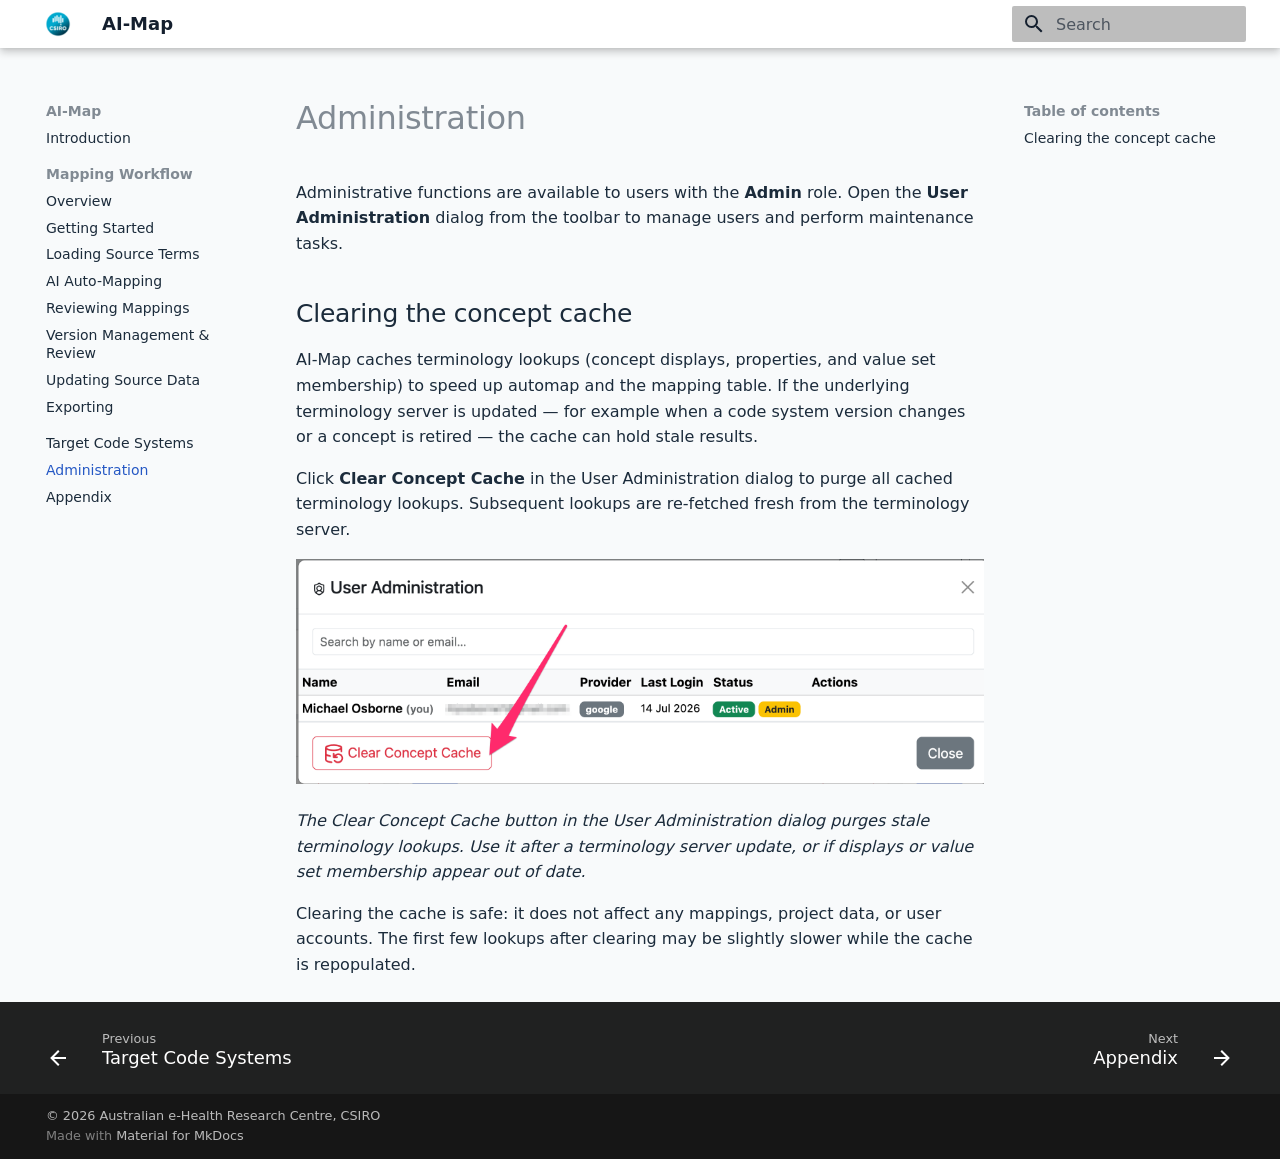
==== administration/index.html @ cb436c0c "Deployed b10fc33 with MkDocs version: 1.6.1" ====
<!doctype html>
<html lang="en" class="no-js">
  <head>
    
      <meta charset="utf-8">
      <meta name="viewport" content="width=device-width,initial-scale=1">
      
        <meta name="description" content="Mapping Local Code Systems to SNOMED CT and LOINC">
      
      
        <meta name="author" content="AI-Map Team, AEHRC, CSIRO">
      
      
        <link rel="canonical" href="https://mjosborne1.github.io/ai-map-docs/administration/">
      
      
        <link rel="prev" href="../code-systems/">
      
      
        <link rel="next" href="../appendix/">
      
      
        
      
      
      <link rel="icon" href="../images/csiro-logo-small.png">
      <meta name="generator" content="mkdocs-1.6.1, mkdocs-material-9.7.6">
    
    
      
        <title>Administration - AI-Map</title>
      
    
    
      <link rel="stylesheet" href="../assets/stylesheets/main.484c7ddc.min.css">
      
        
        <link rel="stylesheet" href="../assets/stylesheets/palette.ab4e12ef.min.css">
      
      


    
    
      
    
    
      
    
    
      <link rel="stylesheet" href="../stylesheets/extra.css">
    
    <script>__md_scope=new URL("..",location),__md_hash=e=>[...e].reduce(((e,_)=>(e<<5)-e+_.charCodeAt(0)),0),__md_get=(e,_=localStorage,t=__md_scope)=>JSON.parse(_.getItem(t.pathname+"."+e)),__md_set=(e,_,t=localStorage,a=__md_scope)=>{try{t.setItem(a.pathname+"."+e,JSON.stringify(_))}catch(e){}}</script>
    
      

    
    
  </head>
  
  
    
    
      
    
    
    
    
    <body dir="ltr" data-md-color-scheme="default" data-md-color-primary="custom" data-md-color-accent="custom">
  
    
    <input class="md-toggle" data-md-toggle="drawer" type="checkbox" id="__drawer" autocomplete="off">
    <input class="md-toggle" data-md-toggle="search" type="checkbox" id="__search" autocomplete="off">
    <label class="md-overlay" for="__drawer"></label>
    <div data-md-component="skip">
      
        
        <a href="#administration" class="md-skip">
          Skip to content
        </a>
      
    </div>
    <div data-md-component="announce">
      
    </div>
    
    
      

  

<header class="md-header md-header--shadow" data-md-component="header">
  <nav class="md-header__inner md-grid" aria-label="Header">
    <a href=".." title="AI-Map" class="md-header__button md-logo" aria-label="AI-Map" data-md-component="logo">
      
  <img src="../images/csiro-logo-small.png" alt="logo">

    </a>
    <label class="md-header__button md-icon" for="__drawer">
      
      <svg xmlns="http://www.w3.org/2000/svg" viewBox="0 0 24 24"><path d="M3 6h18v2H3zm0 5h18v2H3zm0 5h18v2H3z"/></svg>
    </label>
    <div class="md-header__title" data-md-component="header-title">
      <div class="md-header__ellipsis">
        <div class="md-header__topic">
          <span class="md-ellipsis">
            AI-Map
          </span>
        </div>
        <div class="md-header__topic" data-md-component="header-topic">
          <span class="md-ellipsis">
            
              Administration
            
          </span>
        </div>
      </div>
    </div>
    
      
        <form class="md-header__option" data-md-component="palette">
  
    
    
    
    <input class="md-option" data-md-color-media="" data-md-color-scheme="default" data-md-color-primary="custom" data-md-color-accent="custom"  aria-hidden="true"  type="radio" name="__palette" id="__palette_0">
    
  
</form>
      
    
    
      <script>var palette=__md_get("__palette");if(palette&&palette.color){if("(prefers-color-scheme)"===palette.color.media){var media=matchMedia("(prefers-color-scheme: light)"),input=document.querySelector(media.matches?"[data-md-color-media='(prefers-color-scheme: light)']":"[data-md-color-media='(prefers-color-scheme: dark)']");palette.color.media=input.getAttribute("data-md-color-media"),palette.color.scheme=input.getAttribute("data-md-color-scheme"),palette.color.primary=input.getAttribute("data-md-color-primary"),palette.color.accent=input.getAttribute("data-md-color-accent")}for(var[key,value]of Object.entries(palette.color))document.body.setAttribute("data-md-color-"+key,value)}</script>
    
    
    
      
      
        <label class="md-header__button md-icon" for="__search">
          
          <svg xmlns="http://www.w3.org/2000/svg" viewBox="0 0 24 24"><path d="M9.5 3A6.5 6.5 0 0 1 16 9.5c0 1.61-.59 3.09-1.56 4.23l.27.27h.79l5 5-1.5 1.5-5-5v-.79l-.27-.27A6.52 6.52 0 0 1 9.5 16 6.5 6.5 0 0 1 3 9.5 6.5 6.5 0 0 1 9.5 3m0 2C7 5 5 7 5 9.5S7 14 9.5 14 14 12 14 9.5 12 5 9.5 5"/></svg>
        </label>
        <div class="md-search" data-md-component="search" role="dialog">
  <label class="md-search__overlay" for="__search"></label>
  <div class="md-search__inner" role="search">
    <form class="md-search__form" name="search">
      <input type="text" class="md-search__input" name="query" aria-label="Search" placeholder="Search" autocapitalize="off" autocorrect="off" autocomplete="off" spellcheck="false" data-md-component="search-query" required>
      <label class="md-search__icon md-icon" for="__search">
        
        <svg xmlns="http://www.w3.org/2000/svg" viewBox="0 0 24 24"><path d="M9.5 3A6.5 6.5 0 0 1 16 9.5c0 1.61-.59 3.09-1.56 4.23l.27.27h.79l5 5-1.5 1.5-5-5v-.79l-.27-.27A6.52 6.52 0 0 1 9.5 16 6.5 6.5 0 0 1 3 9.5 6.5 6.5 0 0 1 9.5 3m0 2C7 5 5 7 5 9.5S7 14 9.5 14 14 12 14 9.5 12 5 9.5 5"/></svg>
        
        <svg xmlns="http://www.w3.org/2000/svg" viewBox="0 0 24 24"><path d="M20 11v2H8l5.5 5.5-1.42 1.42L4.16 12l7.92-7.92L13.5 5.5 8 11z"/></svg>
      </label>
      <nav class="md-search__options" aria-label="Search">
        
        <button type="reset" class="md-search__icon md-icon" title="Clear" aria-label="Clear" tabindex="-1">
          
          <svg xmlns="http://www.w3.org/2000/svg" viewBox="0 0 24 24"><path d="M19 6.41 17.59 5 12 10.59 6.41 5 5 6.41 10.59 12 5 17.59 6.41 19 12 13.41 17.59 19 19 17.59 13.41 12z"/></svg>
        </button>
      </nav>
      
        <div class="md-search__suggest" data-md-component="search-suggest"></div>
      
    </form>
    <div class="md-search__output">
      <div class="md-search__scrollwrap" tabindex="0" data-md-scrollfix>
        <div class="md-search-result" data-md-component="search-result">
          <div class="md-search-result__meta">
            Initializing search
          </div>
          <ol class="md-search-result__list" role="presentation"></ol>
        </div>
      </div>
    </div>
  </div>
</div>
      
    
    
  </nav>
  
</header>
    
    <div class="md-container" data-md-component="container">
      
      
        
          
        
      
      <main class="md-main" data-md-component="main">
        <div class="md-main__inner md-grid">
          
            
              
              <div class="md-sidebar md-sidebar--primary" data-md-component="sidebar" data-md-type="navigation" >
                <div class="md-sidebar__scrollwrap">
                  <div class="md-sidebar__inner">
                    



<nav class="md-nav md-nav--primary" aria-label="Navigation" data-md-level="0">
  <label class="md-nav__title" for="__drawer">
    <a href=".." title="AI-Map" class="md-nav__button md-logo" aria-label="AI-Map" data-md-component="logo">
      
  <img src="../images/csiro-logo-small.png" alt="logo">

    </a>
    AI-Map
  </label>
  
  <ul class="md-nav__list" data-md-scrollfix>
    
      
      
  
  
  
  
    <li class="md-nav__item">
      <a href=".." class="md-nav__link">
        
  
  
  <span class="md-ellipsis">
    
  
    Introduction
  

    
  </span>
  
  

      </a>
    </li>
  

    
      
      
  
  
  
  
    
    
    
    
      
        
        
      
    
    
    <li class="md-nav__item md-nav__item--section md-nav__item--nested">
      
        
        
        <input class="md-nav__toggle md-toggle " type="checkbox" id="__nav_2" >
        
          
          <label class="md-nav__link" for="__nav_2" id="__nav_2_label" tabindex="">
            
  
  
  <span class="md-ellipsis">
    
  
    Mapping Workflow
  

    
  </span>
  
  

            <span class="md-nav__icon md-icon"></span>
          </label>
        
        <nav class="md-nav" data-md-level="1" aria-labelledby="__nav_2_label" aria-expanded="false">
          <label class="md-nav__title" for="__nav_2">
            <span class="md-nav__icon md-icon"></span>
            
  
    Mapping Workflow
  

          </label>
          <ul class="md-nav__list" data-md-scrollfix>
            
              
                
  
  
  
  
    <li class="md-nav__item">
      <a href="../mapping-workflow/" class="md-nav__link">
        
  
  
  <span class="md-ellipsis">
    
  
    Overview
  

    
  </span>
  
  

      </a>
    </li>
  

              
            
              
                
  
  
  
  
    <li class="md-nav__item">
      <a href="../workflow/getting-started/" class="md-nav__link">
        
  
  
  <span class="md-ellipsis">
    
  
    Getting Started
  

    
  </span>
  
  

      </a>
    </li>
  

              
            
              
                
  
  
  
  
    <li class="md-nav__item">
      <a href="../workflow/loading-source/" class="md-nav__link">
        
  
  
  <span class="md-ellipsis">
    
  
    Loading Source Terms
  

    
  </span>
  
  

      </a>
    </li>
  

              
            
              
                
  
  
  
  
    <li class="md-nav__item">
      <a href="../workflow/auto-mapping/" class="md-nav__link">
        
  
  
  <span class="md-ellipsis">
    
  
    AI Auto-Mapping
  

    
  </span>
  
  

      </a>
    </li>
  

              
            
              
                
  
  
  
  
    <li class="md-nav__item">
      <a href="../workflow/reviewing-mappings/" class="md-nav__link">
        
  
  
  <span class="md-ellipsis">
    
  
    Reviewing Mappings
  

    
  </span>
  
  

      </a>
    </li>
  

              
            
              
                
  
  
  
  
    <li class="md-nav__item">
      <a href="../workflow/version-management/" class="md-nav__link">
        
  
  
  <span class="md-ellipsis">
    
  
    Version Management & Review
  

    
  </span>
  
  

      </a>
    </li>
  

              
            
              
                
  
  
  
  
    <li class="md-nav__item">
      <a href="../workflow/updating-source/" class="md-nav__link">
        
  
  
  <span class="md-ellipsis">
    
  
    Updating Source Data
  

    
  </span>
  
  

      </a>
    </li>
  

              
            
              
                
  
  
  
  
    <li class="md-nav__item">
      <a href="../workflow/exporting/" class="md-nav__link">
        
  
  
  <span class="md-ellipsis">
    
  
    Exporting
  

    
  </span>
  
  

      </a>
    </li>
  

              
            
          </ul>
        </nav>
      
    </li>
  

    
      
      
  
  
  
  
    <li class="md-nav__item">
      <a href="../code-systems/" class="md-nav__link">
        
  
  
  <span class="md-ellipsis">
    
  
    Target Code Systems
  

    
  </span>
  
  

      </a>
    </li>
  

    
      
      
  
  
    
  
  
  
    <li class="md-nav__item md-nav__item--active">
      
      <input class="md-nav__toggle md-toggle" type="checkbox" id="__toc">
      
      
        
      
      
        <label class="md-nav__link md-nav__link--active" for="__toc">
          
  
  
  <span class="md-ellipsis">
    
  
    Administration
  

    
  </span>
  
  

          <span class="md-nav__icon md-icon"></span>
        </label>
      
      <a href="./" class="md-nav__link md-nav__link--active">
        
  
  
  <span class="md-ellipsis">
    
  
    Administration
  

    
  </span>
  
  

      </a>
      
        

<nav class="md-nav md-nav--secondary" aria-label="Table of contents">
  
  
  
    
  
  
    <label class="md-nav__title" for="__toc">
      <span class="md-nav__icon md-icon"></span>
      Table of contents
    </label>
    <ul class="md-nav__list" data-md-component="toc" data-md-scrollfix>
      
        <li class="md-nav__item">
  <a href="#clearing-the-concept-cache" class="md-nav__link">
    <span class="md-ellipsis">
      
        Clearing the concept cache
      
    </span>
  </a>
  
</li>
      
    </ul>
  
</nav>
      
    </li>
  

    
      
      
  
  
  
  
    <li class="md-nav__item">
      <a href="../appendix/" class="md-nav__link">
        
  
  
  <span class="md-ellipsis">
    
  
    Appendix
  

    
  </span>
  
  

      </a>
    </li>
  

    
  </ul>
</nav>
                  </div>
                </div>
              </div>
            
            
              
              <div class="md-sidebar md-sidebar--secondary" data-md-component="sidebar" data-md-type="toc" >
                <div class="md-sidebar__scrollwrap">
                  <div class="md-sidebar__inner">
                    

<nav class="md-nav md-nav--secondary" aria-label="Table of contents">
  
  
  
    
  
  
    <label class="md-nav__title" for="__toc">
      <span class="md-nav__icon md-icon"></span>
      Table of contents
    </label>
    <ul class="md-nav__list" data-md-component="toc" data-md-scrollfix>
      
        <li class="md-nav__item">
  <a href="#clearing-the-concept-cache" class="md-nav__link">
    <span class="md-ellipsis">
      
        Clearing the concept cache
      
    </span>
  </a>
  
</li>
      
    </ul>
  
</nav>
                  </div>
                </div>
              </div>
            
          
          
            <div class="md-content" data-md-component="content">
              
              <article class="md-content__inner md-typeset">
                
                  



<h1 id="administration">Administration</h1>
<p>Administrative functions are available to users with the <strong>Admin</strong> role. Open the <strong>User Administration</strong> dialog from the toolbar to manage users and perform maintenance tasks.</p>
<h2 id="clearing-the-concept-cache">Clearing the concept cache</h2>
<p>AI-Map caches terminology lookups (concept displays, properties, and value set membership) to speed up automap and the mapping table. If the underlying terminology server is updated — for example when a code system version changes or a concept is retired — the cache can hold stale results.</p>
<p>Click <strong>Clear Concept Cache</strong> in the User Administration dialog to purge all cached terminology lookups. Subsequent lookups are re-fetched fresh from the terminology server.</p>
<p><img alt="Clear Concept Cache button in User Administration" src="../images/workflow/51-AdminClearConceptCache.png" /></p>
<p><em>The </em><em>Clear Concept Cache</em><em> button in the User Administration dialog purges stale terminology lookups. Use it after a terminology server update, or if displays or value set membership appear out of date.</em></p>
<p>Clearing the cache is safe: it does not affect any mappings, project data, or user accounts. The first few lookups after clearing may be slightly slower while the cache is repopulated.</p>












                
              </article>
            </div>
          
          
<script>var target=document.getElementById(location.hash.slice(1));target&&target.name&&(target.checked=target.name.startsWith("__tabbed_"))</script>
        </div>
        
          <button type="button" class="md-top md-icon" data-md-component="top" hidden>
  
  <svg xmlns="http://www.w3.org/2000/svg" viewBox="0 0 24 24"><path d="M13 20h-2V8l-5.5 5.5-1.42-1.42L12 4.16l7.92 7.92-1.42 1.42L13 8z"/></svg>
  Back to top
</button>
        
      </main>
      
        <footer class="md-footer">
  
    
      
      <nav class="md-footer__inner md-grid" aria-label="Footer" >
        
          
          <a href="../code-systems/" class="md-footer__link md-footer__link--prev" aria-label="Previous: Target Code Systems">
            <div class="md-footer__button md-icon">
              
              <svg xmlns="http://www.w3.org/2000/svg" viewBox="0 0 24 24"><path d="M20 11v2H8l5.5 5.5-1.42 1.42L4.16 12l7.92-7.92L13.5 5.5 8 11z"/></svg>
            </div>
            <div class="md-footer__title">
              <span class="md-footer__direction">
                Previous
              </span>
              <div class="md-ellipsis">
                Target Code Systems
              </div>
            </div>
          </a>
        
        
          
          <a href="../appendix/" class="md-footer__link md-footer__link--next" aria-label="Next: Appendix">
            <div class="md-footer__title">
              <span class="md-footer__direction">
                Next
              </span>
              <div class="md-ellipsis">
                Appendix
              </div>
            </div>
            <div class="md-footer__button md-icon">
              
              <svg xmlns="http://www.w3.org/2000/svg" viewBox="0 0 24 24"><path d="M4 11v2h12l-5.5 5.5 1.42 1.42L19.84 12l-7.92-7.92L10.5 5.5 16 11z"/></svg>
            </div>
          </a>
        
      </nav>
    
  
  <div class="md-footer-meta md-typeset">
    <div class="md-footer-meta__inner md-grid">
      <div class="md-copyright">
  
    <div class="md-copyright__highlight">
      © 2026 Australian e-Health Research Centre, CSIRO
    </div>
  
  
    Made with
    <a href="https://squidfunk.github.io/mkdocs-material/" target="_blank" rel="noopener">
      Material for MkDocs
    </a>
  
</div>
      
    </div>
  </div>
</footer>
      
    </div>
    <div class="md-dialog" data-md-component="dialog">
      <div class="md-dialog__inner md-typeset"></div>
    </div>
    
    
    
      
      
      <script id="__config" type="application/json">{"annotate": null, "base": "..", "features": ["navigation.sections", "navigation.top", "navigation.footer", "toc.follow", "search.suggest", "search.highlight", "content.code.copy"], "search": "../assets/javascripts/workers/search.2c215733.min.js", "tags": null, "translations": {"clipboard.copied": "Copied to clipboard", "clipboard.copy": "Copy to clipboard", "search.result.more.one": "1 more on this page", "search.result.more.other": "# more on this page", "search.result.none": "No matching documents", "search.result.one": "1 matching document", "search.result.other": "# matching documents", "search.result.placeholder": "Type to start searching", "search.result.term.missing": "Missing", "select.version": "Select version"}, "version": null}</script>
    
    
      <script src="../assets/javascripts/bundle.79ae519e.min.js"></script>
      
    
  </body>
</html>
---- assets/stylesheets/main.484c7ddc.min.css ----
@charset "UTF-8";html{-webkit-text-size-adjust:none;-moz-text-size-adjust:none;text-size-adjust:none;box-sizing:border-box}*,:after,:before{box-sizing:inherit}@media (prefers-reduced-motion){*,:after,:before{transition:none!important}}body{margin:0}a,button,input,label{-webkit-tap-highlight-color:transparent}a{color:inherit;text-decoration:none}hr{border:0;box-sizing:initial;display:block;height:.05rem;overflow:visible;padding:0}small{font-size:80%}sub,sup{line-height:1em}img{border-style:none}table{border-collapse:initial;border-spacing:0}td,th{font-weight:400;vertical-align:top}button{background:#0000;border:0;font-family:inherit;font-size:inherit;margin:0;padding:0}input{border:0;outline:none}:root{--md-primary-fg-color:#4051b5;--md-primary-fg-color--light:#5d6cc0;--md-primary-fg-color--dark:#303fa1;--md-primary-bg-color:#fff;--md-primary-bg-color--light:#ffffffb3;--md-accent-fg-color:#526cfe;--md-accent-fg-color--transparent:#526cfe1a;--md-accent-bg-color:#fff;--md-accent-bg-color--light:#ffffffb3}[data-md-color-scheme=default]{color-scheme:light}[data-md-color-scheme=default] img[src$="#gh-dark-mode-only"],[data-md-color-scheme=default] img[src$="#only-dark"]{display:none}:root,[data-md-color-scheme=default]{--md-hue:225deg;--md-default-fg-color:#000000de;--md-default-fg-color--light:#0000008a;--md-default-fg-color--lighter:#00000052;--md-default-fg-color--lightest:#00000012;--md-default-bg-color:#fff;--md-default-bg-color--light:#ffffffb3;--md-default-bg-color--lighter:#ffffff4d;--md-default-bg-color--lightest:#ffffff1f;--md-code-fg-color:#36464e;--md-code-bg-color:#f5f5f5;--md-code-bg-color--light:#f5f5f5b3;--md-code-bg-color--lighter:#f5f5f54d;--md-code-hl-color:#4287ff;--md-code-hl-color--light:#4287ff1a;--md-code-hl-number-color:#d52a2a;--md-code-hl-special-color:#db1457;--md-code-hl-function-color:#a846b9;--md-code-hl-constant-color:#6e59d9;--md-code-hl-keyword-color:#3f6ec6;--md-code-hl-string-color:#1c7d4d;--md-code-hl-name-color:var(--md-code-fg-color);--md-code-hl-operator-color:var(--md-default-fg-color--light);--md-code-hl-punctuation-color:var(--md-default-fg-color--light);--md-code-hl-comment-color:var(--md-default-fg-color--light);--md-code-hl-generic-color:var(--md-default-fg-color--light);--md-code-hl-variable-color:var(--md-default-fg-color--light);--md-typeset-color:var(--md-default-fg-color);--md-typeset-a-color:var(--md-primary-fg-color);--md-typeset-del-color:#f5503d26;--md-typeset-ins-color:#0bd57026;--md-typeset-kbd-color:#fafafa;--md-typeset-kbd-accent-color:#fff;--md-typeset-kbd-border-color:#b8b8b8;--md-typeset-mark-color:#ffff0080;--md-typeset-table-color:#0000001f;--md-typeset-table-color--light:rgba(0,0,0,.035);--md-admonition-fg-color:var(--md-default-fg-color);--md-admonition-bg-color:var(--md-default-bg-color);--md-warning-fg-color:#000000de;--md-warning-bg-color:#ff9;--md-footer-fg-color:#fff;--md-footer-fg-color--light:#ffffffb3;--md-footer-fg-color--lighter:#ffffff73;--md-footer-bg-color:#000000de;--md-footer-bg-color--dark:#00000052;--md-shadow-z1:0 0.2rem 0.5rem #0000000d,0 0 0.05rem #0000001a;--md-shadow-z2:0 0.2rem 0.5rem #0000001a,0 0 0.05rem #00000040;--md-shadow-z3:0 0.2rem 0.5rem #0003,0 0 0.05rem #00000059}.md-icon svg{fill:currentcolor;display:block;height:1.2rem;width:1.2rem}body{-webkit-font-smoothing:antialiased;-moz-osx-font-smoothing:grayscale;--md-text-font-family:var(--md-text-font,_),-apple-system,BlinkMacSystemFont,Helvetica,Arial,sans-serif;--md-code-font-family:var(--md-code-font,_),SFMono-Regular,Consolas,Menlo,monospace}aside,body,input{font-feature-settings:"kern","liga";color:var(--md-typeset-color);font-family:var(--md-text-font-family)}code,kbd,pre{font-feature-settings:"kern";font-family:var(--md-code-font-family)}:root{--md-typeset-table-sort-icon:url('data:image/svg+xml;charset=utf-8,<svg xmlns="http://www.w3.org/2000/svg" viewBox="0 0 24 24"><path d="m18 21-4-4h3V7h-3l4-4 4 4h-3v10h3M2 19v-2h10v2M2 13v-2h7v2M2 7V5h4v2z"/></svg>');--md-typeset-table-sort-icon--asc:url('data:image/svg+xml;charset=utf-8,<svg xmlns="http://www.w3.org/2000/svg" viewBox="0 0 24 24"><path d="M19 17h3l-4 4-4-4h3V3h2M2 17h10v2H2M6 5v2H2V5m0 6h7v2H2z"/></svg>');--md-typeset-table-sort-icon--desc:url('data:image/svg+xml;charset=utf-8,<svg xmlns="http://www.w3.org/2000/svg" viewBox="0 0 24 24"><path d="M19 7h3l-4-4-4 4h3v14h2M2 17h10v2H2M6 5v2H2V5m0 6h7v2H2z"/></svg>')}.md-typeset{-webkit-print-color-adjust:exact;color-adjust:exact;font-size:.8rem;line-height:1.6;overflow-wrap:break-word}@media print{.md-typeset{font-size:.68rem}}.md-typeset blockquote,.md-typeset dl,.md-typeset figure,.md-typeset ol,.md-typeset pre,.md-typeset ul{margin-bottom:1em;margin-top:1em}.md-typeset h1{color:var(--md-default-fg-color--light);font-size:2em;line-height:1.3;margin:0 0 1.25em}.md-typeset h1,.md-typeset h2{font-weight:300;letter-spacing:-.01em}.md-typeset h2{font-size:1.5625em;line-height:1.4;margin:1.6em 0 .64em}.md-typeset h3{font-size:1.25em;font-weight:400;letter-spacing:-.01em;line-height:1.5;margin:1.6em 0 .8em}.md-typeset h2+h3{margin-top:.8em}.md-typeset h4{font-weight:700;letter-spacing:-.01em;margin:1em 0}.md-typeset h5,.md-typeset h6{color:var(--md-default-fg-color--light);font-size:.8em;font-weight:700;letter-spacing:-.01em;margin:1.25em 0}.md-typeset h5{text-transform:uppercase}.md-typeset h5 code{text-transform:none}.md-typeset hr{border-bottom:.05rem solid var(--md-default-fg-color--lightest);display:flow-root;margin:1.5em 0}.md-typeset a{color:var(--md-typeset-a-color);word-break:break-word}.md-typeset a,.md-typeset a:before{transition:color 125ms}.md-typeset a:focus,.md-typeset a:hover{color:var(--md-accent-fg-color)}.md-typeset a:focus code,.md-typeset a:hover code{background-color:var(--md-accent-fg-color--transparent);color:var(--md-accent-fg-color)}.md-typeset a code{color:var(--md-typeset-a-color)}.md-typeset a.focus-visible{outline-color:var(--md-accent-fg-color);outline-offset:.2rem}.md-typeset code,.md-typeset kbd,.md-typeset pre{color:var(--md-code-fg-color);direction:ltr;font-variant-ligatures:none;transition:background-color 125ms}@media print{.md-typeset code,.md-typeset kbd,.md-typeset pre{white-space:pre-wrap}}.md-typeset code{background-color:var(--md-code-bg-color);border-radius:.1rem;-webkit-box-decoration-break:clone;box-decoration-break:clone;font-size:.85em;padding:0 .2941176471em;transition:color 125ms,background-color 125ms;word-break:break-word}.md-typeset code:not(.focus-visible){-webkit-tap-highlight-color:transparent;outline:none}.md-typeset pre{display:flow-root;line-height:1.4;position:relative}.md-typeset pre>code{-webkit-box-decoration-break:slice;box-decoration-break:slice;box-shadow:none;display:block;margin:0;outline-color:var(--md-accent-fg-color);overflow:auto;padding:.7720588235em 1.1764705882em;scrollbar-color:var(--md-default-fg-color--lighter) #0000;scrollbar-width:thin;touch-action:auto;word-break:normal}.md-typeset pre>code:hover{scrollbar-color:var(--md-accent-fg-color) #0000}.md-typeset pre>code::-webkit-scrollbar{height:.2rem;width:.2rem}.md-typeset pre>code::-webkit-scrollbar-thumb{background-color:var(--md-default-fg-color--lighter)}.md-typeset pre>code::-webkit-scrollbar-thumb:hover{background-color:var(--md-accent-fg-color)}.md-typeset kbd{background-color:var(--md-typeset-kbd-color);border-radius:.1rem;box-shadow:0 .1rem 0 .05rem var(--md-typeset-kbd-border-color),0 .1rem 0 var(--md-typeset-kbd-border-color),0 -.1rem .2rem var(--md-typeset-kbd-accent-color) inset;color:var(--md-default-fg-color);display:inline-block;font-size:.75em;padding:0 .6666666667em;vertical-align:text-top;word-break:break-word}.md-typeset mark{background-color:var(--md-typeset-mark-color);-webkit-box-decoration-break:clone;box-decoration-break:clone;color:inherit;word-break:break-word}.md-typeset abbr{cursor:help;text-decoration:none}.md-typeset [data-preview],.md-typeset abbr{border-bottom:.05rem dotted var(--md-default-fg-color--light)}.md-typeset small{opacity:.75}[dir=ltr] .md-typeset sub,[dir=ltr] .md-typeset sup{margin-left:.078125em}[dir=rtl] .md-typeset sub,[dir=rtl] .md-typeset sup{margin-right:.078125em}[dir=ltr] .md-typeset blockquote{padding-left:.6rem}[dir=rtl] .md-typeset blockquote{padding-right:.6rem}[dir=ltr] .md-typeset blockquote{border-left:.2rem solid var(--md-default-fg-color--lighter)}[dir=rtl] .md-typeset blockquote{border-right:.2rem solid var(--md-default-fg-color--lighter)}.md-typeset blockquote{color:var(--md-default-fg-color--light);margin-left:0;margin-right:0}.md-typeset ul{list-style-type:disc}.md-typeset ul[type]{list-style-type:revert-layer}[dir=ltr] .md-typeset ol,[dir=ltr] .md-typeset ul{margin-left:.625em}[dir=rtl] .md-typeset ol,[dir=rtl] .md-typeset ul{margin-right:.625em}.md-typeset ol,.md-typeset ul{padding:0}.md-typeset ol:not([hidden]),.md-typeset ul:not([hidden]){display:flow-root}.md-typeset ol ol,.md-typeset ul ol{list-style-type:lower-alpha}.md-typeset ol ol ol,.md-typeset ul ol ol{list-style-type:lower-roman}.md-typeset ol ol ol ol,.md-typeset ul ol ol ol{list-style-type:upper-alpha}.md-typeset ol ol ol ol ol,.md-typeset ul ol ol ol ol{list-style-type:upper-roman}.md-typeset ol[type],.md-typeset ul[type]{list-style-type:revert-layer}[dir=ltr] .md-typeset ol li,[dir=ltr] .md-typeset ul li{margin-left:1.25em}[dir=rtl] .md-typeset ol li,[dir=rtl] .md-typeset ul li{margin-right:1.25em}.md-typeset ol li,.md-typeset ul li{margin-bottom:.5em}.md-typeset ol li blockquote,.md-typeset ol li p,.md-typeset ul li blockquote,.md-typeset ul li p{margin:.5em 0}.md-typeset ol li:last-child,.md-typeset ul li:last-child{margin-bottom:0}[dir=ltr] .md-typeset ol li ol,[dir=ltr] .md-typeset ol li ul,[dir=ltr] .md-typeset ul li ol,[dir=ltr] .md-typeset ul li ul{margin-left:.625em}[dir=rtl] .md-typeset ol li ol,[dir=rtl] .md-typeset ol li ul,[dir=rtl] .md-typeset ul li ol,[dir=rtl] .md-typeset ul li ul{margin-right:.625em}.md-typeset ol li ol,.md-typeset ol li ul,.md-typeset ul li ol,.md-typeset ul li ul{margin-bottom:.5em;margin-top:.5em}[dir=ltr] .md-typeset dd{margin-left:1.875em}[dir=rtl] .md-typeset dd{margin-right:1.875em}.md-typeset dd{margin-bottom:1.5em;margin-top:1em}.md-typeset img,.md-typeset svg,.md-typeset video{height:auto;max-width:100%}.md-typeset img[align=left]{margin:1em 1em 1em 0}.md-typeset img[align=right]{margin:1em 0 1em 1em}.md-typeset img[align]:only-child{margin-top:0}.md-typeset figure{display:flow-root;margin:1em auto;max-width:100%;text-align:center;width:fit-content}.md-typeset figure img{display:block;margin:0 auto}.md-typeset figcaption{font-style:italic;margin:1em auto;max-width:24rem}.md-typeset iframe{max-width:100%}.md-typeset table:not([class]){background-color:var(--md-default-bg-color);border:.05rem solid var(--md-typeset-table-color);border-radius:.1rem;display:inline-block;font-size:.64rem;max-width:100%;overflow:auto;touch-action:auto}@media print{.md-typeset table:not([class]){display:table}}.md-typeset table:not([class])+*{margin-top:1.5em}.md-typeset table:not([class]) td>:first-child,.md-typeset table:not([class]) th>:first-child{margin-top:0}.md-typeset table:not([class]) td>:last-child,.md-typeset table:not([class]) th>:last-child{margin-bottom:0}.md-typeset table:not([class]) td:not([align]),.md-typeset table:not([class]) th:not([align]){text-align:left}[dir=rtl] .md-typeset table:not([class]) td:not([align]),[dir=rtl] .md-typeset table:not([class]) th:not([align]){text-align:right}.md-typeset table:not([class]) th{font-weight:700;min-width:5rem;padding:.9375em 1.25em;vertical-align:top}.md-typeset table:not([class]) td{border-top:.05rem solid var(--md-typeset-table-color);padding:.9375em 1.25em;vertical-align:top}.md-typeset table:not([class]) tbody tr{transition:background-color 125ms}.md-typeset table:not([class]) tbody tr:hover{background-color:var(--md-typeset-table-color--light);box-shadow:0 .05rem 0 var(--md-default-bg-color) inset}.md-typeset table:not([class]) a{word-break:normal}.md-typeset table th[role=columnheader]{cursor:pointer}[dir=ltr] .md-typeset table th[role=columnheader]:after{margin-left:.5em}[dir=rtl] .md-typeset table th[role=columnheader]:after{margin-right:.5em}.md-typeset table th[role=columnheader]:after{content:"";display:inline-block;height:1.2em;-webkit-mask-image:var(--md-typeset-table-sort-icon);mask-image:var(--md-typeset-table-sort-icon);-webkit-mask-repeat:no-repeat;mask-repeat:no-repeat;-webkit-mask-size:contain;mask-size:contain;transition:background-color 125ms;vertical-align:text-bottom;width:1.2em}.md-typeset table th[role=columnheader]:hover:after{background-color:var(--md-default-fg-color--lighter)}.md-typeset table th[role=columnheader][aria-sort=ascending]:after{background-color:var(--md-default-fg-color--light);-webkit-mask-image:var(--md-typeset-table-sort-icon--asc);mask-image:var(--md-typeset-table-sort-icon--asc)}.md-typeset table th[role=columnheader][aria-sort=descending]:after{background-color:var(--md-default-fg-color--light);-webkit-mask-image:var(--md-typeset-table-sort-icon--desc);mask-image:var(--md-typeset-table-sort-icon--desc)}.md-typeset__scrollwrap{margin:1em -.8rem;overflow-x:auto;touch-action:auto}.md-typeset__table{display:inline-block;margin-bottom:.5em;padding:0 .8rem}@media print{.md-typeset__table{display:block}}html .md-typeset__table table{display:table;margin:0;overflow:hidden;width:100%}@media screen and (max-width:44.984375em){.md-content__inner>pre{margin:1em -.8rem}.md-content__inner>pre code{border-radius:0}}.md-typeset .md-author{border-radius:100%;display:block;flex-shrink:0;height:1.6rem;overflow:hidden;position:relative;transition:color 125ms,transform 125ms;width:1.6rem}.md-typeset .md-author img{display:block}.md-typeset .md-author--more{background:var(--md-default-fg-color--lightest);color:var(--md-default-fg-color--lighter);font-size:.6rem;font-weight:700;line-height:1.6rem;text-align:center}.md-typeset .md-author--long{height:2.4rem;width:2.4rem}.md-typeset a.md-author{transform:scale(1)}.md-typeset a.md-author img{border-radius:100%;filter:grayscale(100%) opacity(75%);transition:filter 125ms}.md-typeset a.md-author:focus,.md-typeset a.md-author:hover{transform:scale(1.1);z-index:1}.md-typeset a.md-author:focus img,.md-typeset a.md-author:hover img{filter:grayscale(0)}.md-banner{background-color:var(--md-footer-bg-color);color:var(--md-footer-fg-color);overflow:auto}@media print{.md-banner{display:none}}.md-banner--warning{background-color:var(--md-warning-bg-color);color:var(--md-warning-fg-color)}.md-banner__inner{font-size:.7rem;margin:.6rem auto;padding:0 .8rem}[dir=ltr] .md-banner__button{float:right}[dir=rtl] .md-banner__button{float:left}.md-banner__button{color:inherit;cursor:pointer;transition:opacity .25s}.no-js .md-banner__button{display:none}.md-banner__button:hover{opacity:.7}html{font-size:125%;height:100%;overflow-x:hidden}@media screen and (min-width:100em){html{font-size:137.5%}}@media screen and (min-width:125em){html{font-size:150%}}body{background-color:var(--md-default-bg-color);display:flex;flex-direction:column;font-size:.5rem;min-height:100%;position:relative;width:100%}@media print{body{display:block}}@media screen and (max-width:59.984375em){body[data-md-scrolllock]{position:fixed}}.md-grid{margin-left:auto;margin-right:auto;max-width:61rem}.md-container{display:flex;flex-direction:column;flex-grow:1}@media print{.md-container{display:block}}.md-main{flex-grow:1}.md-main__inner{display:flex;height:100%;margin-top:1.5rem}.md-ellipsis{overflow:hidden;text-overflow:ellipsis}.md-toggle{display:none}.md-option{height:0;opacity:0;position:absolute;width:0}.md-option:checked+label:not([hidden]){display:block}.md-option.focus-visible+label{outline-color:var(--md-accent-fg-color);outline-style:auto}.md-skip{background-color:var(--md-default-fg-color);border-radius:.1rem;color:var(--md-default-bg-color);font-size:.64rem;margin:.5rem;opacity:0;outline-color:var(--md-accent-fg-color);padding:.3rem .5rem;position:fixed;transform:translateY(.4rem);z-index:-1}.md-skip:focus{opacity:1;transform:translateY(0);transition:transform .25s cubic-bezier(.4,0,.2,1),opacity 175ms 75ms;z-index:10}@page{margin:25mm}:root{--md-clipboard-icon:url('data:image/svg+xml;charset=utf-8,<svg xmlns="http://www.w3.org/2000/svg" viewBox="0 0 24 24"><path d="M19 21H8V7h11m0-2H8a2 2 0 0 0-2 2v14a2 2 0 0 0 2 2h11a2 2 0 0 0 2-2V7a2 2 0 0 0-2-2m-3-4H4a2 2 0 0 0-2 2v14h2V3h12z"/></svg>')}.md-clipboard{border-radius:.1rem;color:var(--md-default-fg-color--lightest);cursor:pointer;height:1.5em;outline-color:var(--md-accent-fg-color);outline-offset:.1rem;transition:color .25s;width:1.5em;z-index:1}@media print{.md-clipboard{display:none}}.md-clipboard:not(.focus-visible){-webkit-tap-highlight-color:transparent;outline:none}:hover>.md-clipboard{color:var(--md-default-fg-color--light)}.md-clipboard:focus,.md-clipboard:hover{color:var(--md-accent-fg-color)}.md-clipboard:after{background-color:currentcolor;content:"";display:block;height:1.125em;margin:0 auto;-webkit-mask-image:var(--md-clipboard-icon);mask-image:var(--md-clipboard-icon);-webkit-mask-position:center;mask-position:center;-webkit-mask-repeat:no-repeat;mask-repeat:no-repeat;-webkit-mask-size:contain;mask-size:contain;width:1.125em}.md-clipboard--inline{cursor:pointer}.md-clipboard--inline code{transition:color .25s,background-color .25s}.md-clipboard--inline:focus code,.md-clipboard--inline:hover code{background-color:var(--md-accent-fg-color--transparent);color:var(--md-accent-fg-color)}:root{--md-code-select-icon:url('data:image/svg+xml;charset=utf-8,<svg xmlns="http://www.w3.org/2000/svg" viewBox="0 0 24 24"><path d="M19 19h-4v2h4c1.1 0 2-.9 2-2v-4h-2m0-12h-4v2h4v4h2V5c0-1.1-.9-2-2-2M5 5h4V3H5c-1.1 0-2 .9-2 2v4h2m0 6H3v4c0 1.1.9 2 2 2h4v-2H5zm2-4h2v2H7zm4 0h2v2h-2zm4 0h2v2h-2zM7 7h2v2H7zm4 0h2v2h-2zm4 0h2v2h-2zm-8 8h2v2H7zm4 0h2v2h-2zm4 0h2v2h-2z"/></svg>');--md-code-copy-icon:url('data:image/svg+xml;charset=utf-8,<svg xmlns="http://www.w3.org/2000/svg" viewBox="0 0 24 24"><path d="M19 21H8V7h11m0-2H8a2 2 0 0 0-2 2v14a2 2 0 0 0 2 2h11a2 2 0 0 0 2-2V7a2 2 0 0 0-2-2m-3-4H4a2 2 0 0 0-2 2v14h2V3h12z"/></svg>')}.md-typeset .md-code__content{display:grid}.md-code__nav{background-color:var(--md-code-bg-color--lighter);border-radius:.1rem;display:flex;gap:.2rem;padding:.2rem;position:absolute;right:.25em;top:.25em;transition:background-color .25s;z-index:1}:hover>.md-code__nav{background-color:var(--md-code-bg-color--light)}.md-code__button{color:var(--md-default-fg-color--lightest);cursor:pointer;display:block;height:1.5em;outline-color:var(--md-accent-fg-color);outline-offset:.1rem;transition:color .25s;width:1.5em}:hover>*>.md-code__button{color:var(--md-default-fg-color--light)}.md-code__button.focus-visible,.md-code__button:hover{color:var(--md-accent-fg-color)}.md-code__button--active{color:var(--md-default-fg-color)!important}.md-code__button:after{background-color:currentcolor;content:"";display:block;height:1.125em;margin:0 auto;-webkit-mask-position:center;mask-position:center;-webkit-mask-repeat:no-repeat;mask-repeat:no-repeat;-webkit-mask-size:contain;mask-size:contain;width:1.125em}.md-code__button[data-md-type=select]:after{-webkit-mask-image:var(--md-code-select-icon);mask-image:var(--md-code-select-icon)}.md-code__button[data-md-type=copy]:after{-webkit-mask-image:var(--md-code-copy-icon);mask-image:var(--md-code-copy-icon)}@keyframes consent{0%{opacity:0;transform:translateY(100%)}to{opacity:1;transform:translateY(0)}}@keyframes overlay{0%{opacity:0}to{opacity:1}}.md-consent__overlay{animation:overlay .25s both;-webkit-backdrop-filter:blur(.1rem);backdrop-filter:blur(.1rem);background-color:#0000008a;height:100%;opacity:1;position:fixed;top:0;width:100%;z-index:5}.md-consent__inner{animation:consent .5s cubic-bezier(.1,.7,.1,1) both;background-color:var(--md-default-bg-color);border:0;border-radius:.1rem;bottom:0;box-shadow:0 0 .2rem #0000001a,0 .2rem .4rem #0003;max-height:100%;overflow:auto;padding:0;position:fixed;width:100%;z-index:5}.md-consent__form{padding:.8rem}.md-consent__settings{display:none;margin:1em 0}input:checked+.md-consent__settings{display:block}.md-consent__controls{margin-bottom:.8rem}.md-typeset .md-consent__controls .md-button{display:inline}@media screen and (max-width:44.984375em){.md-typeset .md-consent__controls .md-button{display:block;margin-top:.4rem;text-align:center;width:100%}}.md-consent label{cursor:pointer}.md-content{flex-grow:1;min-width:0}.md-content__inner{margin:0 .8rem 1.2rem;padding-top:.6rem}@media screen and (min-width:76.25em){[dir=ltr] .md-sidebar--primary:not([hidden])~.md-content>.md-content__inner{margin-left:1.2rem}[dir=ltr] .md-sidebar--secondary:not([hidden])~.md-content>.md-content__inner,[dir=rtl] .md-sidebar--primary:not([hidden])~.md-content>.md-content__inner{margin-right:1.2rem}[dir=rtl] .md-sidebar--secondary:not([hidden])~.md-content>.md-content__inner{margin-left:1.2rem}}.md-content__inner:before{content:"";display:block;height:.4rem}.md-content__inner>:last-child{margin-bottom:0}[dir=ltr] .md-content__button{float:right}[dir=rtl] .md-content__button{float:left}[dir=ltr] .md-content__button{margin-left:.4rem}[dir=rtl] .md-content__button{margin-right:.4rem}.md-content__button{margin:.4rem 0;padding:0}@media print{.md-content__button{display:none}}.md-typeset .md-content__button{color:var(--md-default-fg-color--lighter)}.md-content__button svg{display:inline;vertical-align:top}[dir=rtl] .md-content__button svg{transform:scaleX(-1)}[dir=ltr] .md-dialog{right:.8rem}[dir=rtl] .md-dialog{left:.8rem}.md-dialog{background-color:var(--md-default-fg-color);border-radius:.1rem;bottom:.8rem;box-shadow:var(--md-shadow-z3);min-width:11.1rem;opacity:0;padding:.4rem .6rem;pointer-events:none;position:fixed;transform:translateY(100%);transition:transform 0ms .4s,opacity .4s;z-index:4}@media print{.md-dialog{display:none}}.md-dialog--active{opacity:1;pointer-events:auto;transform:translateY(0);transition:transform .4s cubic-bezier(.075,.85,.175,1),opacity .4s}.md-dialog__inner{color:var(--md-default-bg-color);font-size:.7rem}.md-feedback{margin:2em 0 1em;text-align:center}.md-feedback fieldset{border:none;margin:0;padding:0}.md-feedback__title{font-weight:700;margin:1em auto}.md-feedback__inner{position:relative}.md-feedback__list{display:flex;flex-wrap:wrap;place-content:baseline center;position:relative}.md-feedback__list:hover .md-icon:not(:disabled){color:var(--md-default-fg-color--lighter)}:disabled .md-feedback__list{min-height:1.8rem}.md-feedback__icon{color:var(--md-default-fg-color--light);cursor:pointer;flex-shrink:0;margin:0 .1rem;transition:color 125ms}.md-feedback__icon:not(:disabled).md-icon:hover{color:var(--md-accent-fg-color)}.md-feedback__icon:disabled{color:var(--md-default-fg-color--lightest);pointer-events:none}.md-feedback__note{opacity:0;position:relative;transform:translateY(.4rem);transition:transform .4s cubic-bezier(.1,.7,.1,1),opacity .15s}.md-feedback__note>*{margin:0 auto;max-width:16rem}:disabled .md-feedback__note{opacity:1;transform:translateY(0)}@media print{.md-feedback{display:none}}.md-footer{background-color:var(--md-footer-bg-color);color:var(--md-footer-fg-color)}@media print{.md-footer{display:none}}.md-footer__inner{justify-content:space-between;overflow:auto;padding:.2rem}.md-footer__inner:not([hidden]){display:flex}.md-footer__link{align-items:end;display:flex;flex-grow:0.01;margin-bottom:.4rem;margin-top:1rem;max-width:100%;outline-color:var(--md-accent-fg-color);overflow:hidden;transition:opacity .25s}.md-footer__link:focus,.md-footer__link:hover{opacity:.7}[dir=rtl] .md-footer__link svg{transform:scaleX(-1)}@media screen and (max-width:44.984375em){.md-footer__link--prev{flex-shrink:0}.md-footer__link--prev .md-footer__title{display:none}}[dir=ltr] .md-footer__link--next{margin-left:auto}[dir=rtl] .md-footer__link--next{margin-right:auto}.md-footer__link--next{text-align:right}[dir=rtl] .md-footer__link--next{text-align:left}.md-footer__title{flex-grow:1;font-size:.9rem;margin-bottom:.7rem;max-width:calc(100% - 2.4rem);padding:0 1rem;white-space:nowrap}.md-footer__button{margin:.2rem;padding:.4rem}.md-footer__direction{font-size:.64rem;opacity:.7}.md-footer-meta{background-color:var(--md-footer-bg-color--dark)}.md-footer-meta__inner{display:flex;flex-wrap:wrap;justify-content:space-between;padding:.2rem}html .md-footer-meta.md-typeset a{color:var(--md-footer-fg-color--light)}html .md-footer-meta.md-typeset a:focus,html .md-footer-meta.md-typeset a:hover{color:var(--md-footer-fg-color)}.md-copyright{color:var(--md-footer-fg-color--lighter);font-size:.64rem;margin:auto .6rem;padding:.4rem 0;width:100%}@media screen and (min-width:45em){.md-copyright{width:auto}}.md-copyright__highlight{color:var(--md-footer-fg-color--light)}.md-social{display:inline-flex;gap:.2rem;margin:0 .4rem;padding:.2rem 0 .6rem}@media screen and (min-width:45em){.md-social{padding:.6rem 0}}.md-social__link{display:inline-block;height:1.6rem;text-align:center;width:1.6rem}.md-social__link:before{line-height:1.9}.md-social__link svg{fill:currentcolor;max-height:.8rem;vertical-align:-25%}.md-typeset .md-button{border:.1rem solid;border-radius:.1rem;color:var(--md-primary-fg-color);cursor:pointer;display:inline-block;font-weight:700;padding:.625em 2em;transition:color 125ms,background-color 125ms,border-color 125ms}.md-typeset .md-button--primary{background-color:var(--md-primary-fg-color);border-color:var(--md-primary-fg-color);color:var(--md-primary-bg-color)}.md-typeset .md-button:focus,.md-typeset .md-button:hover{background-color:var(--md-accent-fg-color);border-color:var(--md-accent-fg-color);color:var(--md-accent-bg-color)}[dir=ltr] .md-typeset .md-input{border-top-left-radius:.1rem}[dir=ltr] .md-typeset .md-input,[dir=rtl] .md-typeset .md-input{border-top-right-radius:.1rem}[dir=rtl] .md-typeset .md-input{border-top-left-radius:.1rem}.md-typeset .md-input{border-bottom:.1rem solid var(--md-default-fg-color--lighter);box-shadow:var(--md-shadow-z1);font-size:.8rem;height:1.8rem;padding:0 .6rem;transition:border .25s,box-shadow .25s}.md-typeset .md-input:focus,.md-typeset .md-input:hover{border-bottom-color:var(--md-accent-fg-color);box-shadow:var(--md-shadow-z2)}.md-typeset .md-input--stretch{width:100%}.md-header{background-color:var(--md-primary-fg-color);box-shadow:0 0 .2rem #0000,0 .2rem .4rem #0000;color:var(--md-primary-bg-color);display:block;left:0;position:sticky;right:0;top:0;z-index:4}@media print{.md-header{display:none}}.md-header[hidden]{transform:translateY(-100%);transition:transform .25s cubic-bezier(.8,0,.6,1),box-shadow .25s}.md-header--shadow{box-shadow:0 0 .2rem #0000001a,0 .2rem .4rem #0003;transition:transform .25s cubic-bezier(.1,.7,.1,1),box-shadow .25s}.md-header__inner{align-items:center;display:flex;padding:0 .2rem}.md-header__button{color:currentcolor;cursor:pointer;margin:.2rem;outline-color:var(--md-accent-fg-color);padding:.4rem;position:relative;transition:opacity .25s;vertical-align:middle;z-index:1}.md-header__button:hover{opacity:.7}.md-header__button:not([hidden]){display:inline-block}.md-header__button:not(.focus-visible){-webkit-tap-highlight-color:transparent;outline:none}.md-header__button.md-logo{margin:.2rem;padding:.4rem}@media screen and (max-width:76.234375em){.md-header__button.md-logo{display:none}}.md-header__button.md-logo img,.md-header__button.md-logo svg{fill:currentcolor;display:block;height:1.2rem;width:auto}@media screen and (min-width:60em){.md-header__button[for=__search]{display:none}}.no-js .md-header__button[for=__search]{display:none}[dir=rtl] .md-header__button[for=__search] svg{transform:scaleX(-1)}@media screen and (min-width:76.25em){.md-header__button[for=__drawer]{display:none}}.md-header__topic{display:flex;max-width:100%;position:absolute;transition:transform .4s cubic-bezier(.1,.7,.1,1),opacity .15s;white-space:nowrap}.md-header__topic+.md-header__topic{opacity:0;pointer-events:none;transform:translateX(1.25rem);transition:transform .4s cubic-bezier(1,.7,.1,.1),opacity .15s;z-index:-1}[dir=rtl] .md-header__topic+.md-header__topic{transform:translateX(-1.25rem)}.md-header__topic:first-child{font-weight:700}[dir=ltr] .md-header__title{margin-left:1rem;margin-right:.4rem}[dir=rtl] .md-header__title{margin-left:.4rem;margin-right:1rem}.md-header__title{flex-grow:1;font-size:.9rem;height:2.4rem;line-height:2.4rem}.md-header__title--active .md-header__topic{opacity:0;pointer-events:none;transform:translateX(-1.25rem);transition:transform .4s cubic-bezier(1,.7,.1,.1),opacity .15s;z-index:-1}[dir=rtl] .md-header__title--active .md-header__topic{transform:translateX(1.25rem)}.md-header__title--active .md-header__topic+.md-header__topic{opacity:1;pointer-events:auto;transform:translateX(0);transition:transform .4s cubic-bezier(.1,.7,.1,1),opacity .15s;z-index:0}.md-header__title>.md-header__ellipsis{height:100%;position:relative;width:100%}.md-header__option{display:flex;flex-shrink:0;max-width:100%;transition:max-width 0ms .25s,opacity .25s .25s;white-space:nowrap}[data-md-toggle=search]:checked~.md-header .md-header__option{max-width:0;opacity:0;transition:max-width 0ms,opacity 0ms}.md-header__option>input{bottom:0}.md-header__source{display:none}@media screen and (min-width:60em){[dir=ltr] .md-header__source{margin-left:1rem}[dir=rtl] .md-header__source{margin-right:1rem}.md-header__source{display:block;max-width:11.7rem;width:11.7rem}}@media screen and (min-width:76.25em){[dir=ltr] .md-header__source{margin-left:1.4rem}[dir=rtl] .md-header__source{margin-right:1.4rem}}.md-meta{color:var(--md-default-fg-color--light);font-size:.7rem;line-height:1.3}.md-meta__list{display:inline-flex;flex-wrap:wrap;list-style:none;margin:0;padding:0}.md-meta__item:not(:last-child):after{content:"·";margin-left:.2rem;margin-right:.2rem}.md-meta__link{color:var(--md-typeset-a-color)}.md-meta__link:focus,.md-meta__link:hover{color:var(--md-accent-fg-color)}.md-draft{background-color:#ff1744;border-radius:.125em;color:#fff;display:inline-block;font-weight:700;padding-left:.5714285714em;padding-right:.5714285714em}:root{--md-nav-icon--prev:url('data:image/svg+xml;charset=utf-8,<svg xmlns="http://www.w3.org/2000/svg" viewBox="0 0 24 24"><path d="M20 11v2H8l5.5 5.5-1.42 1.42L4.16 12l7.92-7.92L13.5 5.5 8 11z"/></svg>');--md-nav-icon--next:url('data:image/svg+xml;charset=utf-8,<svg xmlns="http://www.w3.org/2000/svg" viewBox="0 0 24 24"><path d="M8.59 16.58 13.17 12 8.59 7.41 10 6l6 6-6 6z"/></svg>');--md-toc-icon:url('data:image/svg+xml;charset=utf-8,<svg xmlns="http://www.w3.org/2000/svg" viewBox="0 0 24 24"><path d="M3 9h14V7H3zm0 4h14v-2H3zm0 4h14v-2H3zm16 0h2v-2h-2zm0-10v2h2V7zm0 6h2v-2h-2z"/></svg>')}.md-nav{font-size:.7rem;line-height:1.3}.md-nav__title{color:var(--md-default-fg-color--light);display:block;font-weight:700;overflow:hidden;padding:0 .6rem;text-overflow:ellipsis}.md-nav__title .md-nav__button{display:none}.md-nav__title .md-nav__button img{height:100%;width:auto}.md-nav__title .md-nav__button.md-logo img,.md-nav__title .md-nav__button.md-logo svg{fill:currentcolor;display:block;height:2.4rem;max-width:100%;object-fit:contain;width:auto}.md-nav__list{list-style:none;margin:0;padding:0}.md-nav__link{align-items:flex-start;display:flex;gap:.4rem;margin-top:.625em;scroll-snap-align:start;transition:color 125ms}.md-nav__link--passed,.md-nav__link--passed code{color:var(--md-default-fg-color--light)}.md-nav__item .md-nav__link--active,.md-nav__item .md-nav__link--active code{color:var(--md-typeset-a-color)}.md-nav__link .md-ellipsis{position:relative}.md-nav__link .md-ellipsis code{word-break:normal}[dir=ltr] .md-nav__link .md-icon:last-child{margin-left:auto}[dir=rtl] .md-nav__link .md-icon:last-child{margin-right:auto}.md-nav__link .md-typeset{font-size:.7rem;line-height:1.3}.md-nav__link svg{fill:currentcolor;flex-shrink:0;height:1.3em;position:relative}.md-nav__link[for]:focus,.md-nav__link[for]:hover,.md-nav__link[href]:focus,.md-nav__link[href]:hover{color:var(--md-accent-fg-color);cursor:pointer}.md-nav__link[for]:focus code,.md-nav__link[for]:hover code,.md-nav__link[href]:focus code,.md-nav__link[href]:hover code{background-color:var(--md-accent-fg-color--transparent);color:var(--md-accent-fg-color)}.md-nav__link.focus-visible{outline-color:var(--md-accent-fg-color);outline-offset:.2rem}.md-nav--primary .md-nav__link[for=__toc]{display:none}.md-nav--primary .md-nav__link[for=__toc] .md-icon:after{background-color:currentcolor;display:block;height:100%;-webkit-mask-image:var(--md-toc-icon);mask-image:var(--md-toc-icon);width:100%}.md-nav--primary .md-nav__link[for=__toc]~.md-nav{display:none}.md-nav__container>.md-nav__link{margin-top:0}.md-nav__container>.md-nav__link:first-child{flex-grow:1;min-width:0}.md-nav__icon{flex-shrink:0}.md-nav__source{display:none}@media screen and (max-width:76.234375em){.md-nav--primary,.md-nav--primary .md-nav{background-color:var(--md-default-bg-color);display:flex;flex-direction:column;height:100%;left:0;position:absolute;right:0;top:0;z-index:1}.md-nav--primary .md-nav__item,.md-nav--primary .md-nav__title{font-size:.8rem;line-height:1.5}.md-nav--primary .md-nav__title{background-color:var(--md-default-fg-color--lightest);color:var(--md-default-fg-color--light);cursor:pointer;height:5.6rem;line-height:2.4rem;padding:3rem .8rem .2rem;position:relative;white-space:nowrap}[dir=ltr] .md-nav--primary .md-nav__title .md-nav__icon{left:.4rem}[dir=rtl] .md-nav--primary .md-nav__title .md-nav__icon{right:.4rem}.md-nav--primary .md-nav__title .md-nav__icon{display:block;height:1.2rem;margin:.2rem;position:absolute;top:.4rem;width:1.2rem}.md-nav--primary .md-nav__title .md-nav__icon:after{background-color:currentcolor;content:"";display:block;height:100%;-webkit-mask-image:var(--md-nav-icon--prev);mask-image:var(--md-nav-icon--prev);-webkit-mask-position:center;mask-position:center;-webkit-mask-repeat:no-repeat;mask-repeat:no-repeat;-webkit-mask-size:contain;mask-size:contain;width:100%}.md-nav--primary .md-nav__title~.md-nav__list{background-color:var(--md-default-bg-color);box-shadow:0 .05rem 0 var(--md-default-fg-color--lightest) inset;overflow-y:auto;scroll-snap-type:y mandatory;touch-action:pan-y}.md-nav--primary .md-nav__title~.md-nav__list>:first-child{border-top:0}.md-nav--primary .md-nav__title[for=__drawer]{background-color:var(--md-primary-fg-color);color:var(--md-primary-bg-color);font-weight:700}.md-nav--primary .md-nav__title .md-logo{display:block;left:.2rem;margin:.2rem;padding:.4rem;position:absolute;right:.2rem;top:.2rem}.md-nav--primary .md-nav__list{flex:1}.md-nav--primary .md-nav__item{border-top:.05rem solid var(--md-default-fg-color--lightest)}.md-nav--primary .md-nav__item--active>.md-nav__link{color:var(--md-typeset-a-color)}.md-nav--primary .md-nav__item--active>.md-nav__link:focus,.md-nav--primary .md-nav__item--active>.md-nav__link:hover{color:var(--md-accent-fg-color)}.md-nav--primary .md-nav__link{margin-top:0;padding:.6rem .8rem}.md-nav--primary .md-nav__link svg{margin-top:.1em}.md-nav--primary .md-nav__link>.md-nav__link{padding:0}[dir=ltr] .md-nav--primary .md-nav__link .md-nav__icon{margin-right:-.2rem}[dir=rtl] .md-nav--primary .md-nav__link .md-nav__icon{margin-left:-.2rem}.md-nav--primary .md-nav__link .md-nav__icon{font-size:1.2rem;height:1.2rem;width:1.2rem}.md-nav--primary .md-nav__link .md-nav__icon:after{background-color:currentcolor;content:"";display:block;height:100%;-webkit-mask-image:var(--md-nav-icon--next);mask-image:var(--md-nav-icon--next);-webkit-mask-position:center;mask-position:center;-webkit-mask-repeat:no-repeat;mask-repeat:no-repeat;-webkit-mask-size:contain;mask-size:contain;width:100%}[dir=rtl] .md-nav--primary .md-nav__icon:after{transform:scale(-1)}.md-nav--primary .md-nav--secondary .md-nav{background-color:initial;position:static}[dir=ltr] .md-nav--primary .md-nav--secondary .md-nav .md-nav__link{padding-left:1.4rem}[dir=rtl] .md-nav--primary .md-nav--secondary .md-nav .md-nav__link{padding-right:1.4rem}[dir=ltr] .md-nav--primary .md-nav--secondary .md-nav .md-nav .md-nav__link{padding-left:2rem}[dir=rtl] .md-nav--primary .md-nav--secondary .md-nav .md-nav .md-nav__link{padding-right:2rem}[dir=ltr] .md-nav--primary .md-nav--secondary .md-nav .md-nav .md-nav .md-nav__link{padding-left:2.6rem}[dir=rtl] .md-nav--primary .md-nav--secondary .md-nav .md-nav .md-nav .md-nav__link{padding-right:2.6rem}[dir=ltr] .md-nav--primary .md-nav--secondary .md-nav .md-nav .md-nav .md-nav .md-nav__link{padding-left:3.2rem}[dir=rtl] .md-nav--primary .md-nav--secondary .md-nav .md-nav .md-nav .md-nav .md-nav__link{padding-right:3.2rem}.md-nav--secondary{background-color:initial}.md-nav__toggle~.md-nav{display:flex;opacity:0;transform:translateX(100%);transition:transform .25s cubic-bezier(.8,0,.6,1),opacity 125ms 50ms}[dir=rtl] .md-nav__toggle~.md-nav{transform:translateX(-100%)}.md-nav__toggle:checked~.md-nav{opacity:1;transform:translateX(0);transition:transform .25s cubic-bezier(.4,0,.2,1),opacity 125ms 125ms}.md-nav__toggle:checked~.md-nav>.md-nav__list{backface-visibility:hidden}}@media screen and (max-width:59.984375em){.md-nav--primary .md-nav__link[for=__toc]{display:flex}.md-nav--primary .md-nav__link[for=__toc] .md-icon:after{content:""}.md-nav--primary .md-nav__link[for=__toc]+.md-nav__link{display:none}.md-nav--primary .md-nav__link[for=__toc]~.md-nav{display:flex}.md-nav__source{background-color:var(--md-primary-fg-color--dark);color:var(--md-primary-bg-color);display:block;padding:0 .2rem}}@media screen and (min-width:60em) and (max-width:76.234375em){.md-nav--integrated .md-nav__link[for=__toc]{display:flex}.md-nav--integrated .md-nav__link[for=__toc] .md-icon:after{content:""}.md-nav--integrated .md-nav__link[for=__toc]+.md-nav__link{display:none}.md-nav--integrated .md-nav__link[for=__toc]~.md-nav{display:flex}}@media screen and (min-width:60em){.md-nav{margin-bottom:-.4rem}.md-nav--secondary .md-nav__title{background:var(--md-default-bg-color);box-shadow:0 0 .4rem .4rem var(--md-default-bg-color);position:sticky;top:0;z-index:1}.md-nav--secondary .md-nav__title[for=__toc]{scroll-snap-align:start}.md-nav--secondary .md-nav__title .md-nav__icon{display:none}[dir=ltr] .md-nav--secondary .md-nav__list{padding-left:.6rem}[dir=rtl] .md-nav--secondary .md-nav__list{padding-right:.6rem}.md-nav--secondary .md-nav__list{padding-bottom:.4rem}[dir=ltr] .md-nav--secondary .md-nav__item>.md-nav__link{margin-right:.4rem}[dir=rtl] .md-nav--secondary .md-nav__item>.md-nav__link{margin-left:.4rem}}@media screen and (min-width:76.25em){.md-nav{margin-bottom:-.4rem;transition:max-height .25s cubic-bezier(.86,0,.07,1)}.md-nav--primary .md-nav__title{background:var(--md-default-bg-color);box-shadow:0 0 .4rem .4rem var(--md-default-bg-color);position:sticky;top:0;z-index:1}.md-nav--primary .md-nav__title[for=__drawer]{scroll-snap-align:start}.md-nav--primary .md-nav__title .md-nav__icon{display:none}[dir=ltr] .md-nav--primary .md-nav__list{padding-left:.6rem}[dir=rtl] .md-nav--primary .md-nav__list{padding-right:.6rem}.md-nav--primary .md-nav__list{padding-bottom:.4rem}[dir=ltr] .md-nav--primary .md-nav__item>.md-nav__link{margin-right:.4rem}[dir=rtl] .md-nav--primary .md-nav__item>.md-nav__link{margin-left:.4rem}.md-nav__toggle~.md-nav{display:grid;grid-template-rows:minmax(.4rem,0fr);opacity:0;transition:grid-template-rows .25s cubic-bezier(.86,0,.07,1),opacity .25s,visibility 0ms .25s;visibility:collapse}.md-nav__toggle~.md-nav>.md-nav__list{overflow:hidden}.md-nav__toggle.md-toggle--indeterminate~.md-nav,.md-nav__toggle:checked~.md-nav{grid-template-rows:minmax(.4rem,1fr);opacity:1;transition:grid-template-rows .25s cubic-bezier(.86,0,.07,1),opacity .15s .1s,visibility 0ms;visibility:visible}.md-nav__toggle.md-toggle--indeterminate~.md-nav{transition:none}.md-nav__item--nested>.md-nav>.md-nav__title{display:none}.md-nav__item--section{display:block;margin:1.25em 0}.md-nav__item--section:last-child{margin-bottom:0}.md-nav__item--section>.md-nav__link{font-weight:700}.md-nav__item--section>.md-nav__link[for]{color:var(--md-default-fg-color--light)}.md-nav__item--section>.md-nav__link:not(.md-nav__container){pointer-events:none}.md-nav__item--section>.md-nav__link .md-icon,.md-nav__item--section>.md-nav__link>[for]{display:none}[dir=ltr] .md-nav__item--section>.md-nav{margin-left:-.6rem}[dir=rtl] .md-nav__item--section>.md-nav{margin-right:-.6rem}.md-nav__item--section>.md-nav{display:block;opacity:1;visibility:visible}.md-nav__item--section>.md-nav>.md-nav__list>.md-nav__item{padding:0}.md-nav__icon{border-radius:100%;height:.9rem;transition:background-color .25s;width:.9rem}.md-nav__icon:hover{background-color:var(--md-accent-fg-color--transparent)}.md-nav__icon:after{background-color:currentcolor;border-radius:100%;content:"";display:inline-block;height:100%;-webkit-mask-image:var(--md-nav-icon--next);mask-image:var(--md-nav-icon--next);-webkit-mask-position:center;mask-position:center;-webkit-mask-repeat:no-repeat;mask-repeat:no-repeat;-webkit-mask-size:contain;mask-size:contain;transition:transform .25s;vertical-align:-.1rem;width:100%}[dir=rtl] .md-nav__icon:after{transform:rotate(180deg)}.md-nav__item--nested .md-nav__toggle:checked~.md-nav__link .md-nav__icon:after,.md-nav__item--nested .md-toggle--indeterminate~.md-nav__link .md-nav__icon:after{transform:rotate(90deg)}.md-nav--lifted>.md-nav__list>.md-nav__item,.md-nav--lifted>.md-nav__title{display:none}.md-nav--lifted>.md-nav__list>.md-nav__item--active{display:block}.md-nav--lifted>.md-nav__list>.md-nav__item--active>.md-nav__link{background:var(--md-default-bg-color);box-shadow:0 0 .4rem .4rem var(--md-default-bg-color);margin-top:0;position:sticky;top:0;z-index:1}.md-nav--lifted>.md-nav__list>.md-nav__item--active>.md-nav__link:not(.md-nav__container){pointer-events:none}.md-nav--lifted>.md-nav__list>.md-nav__item--active.md-nav__item--section{margin:0}[dir=ltr] .md-nav--lifted>.md-nav__list>.md-nav__item>.md-nav:not(.md-nav--secondary){margin-left:-.6rem}[dir=rtl] .md-nav--lifted>.md-nav__list>.md-nav__item>.md-nav:not(.md-nav--secondary){margin-right:-.6rem}.md-nav--lifted>.md-nav__list>.md-nav__item>[for]{color:var(--md-default-fg-color--light)}.md-nav--lifted .md-nav[data-md-level="1"]{grid-template-rows:minmax(.4rem,1fr);opacity:1;visibility:visible}[dir=ltr] .md-nav--integrated>.md-nav__list>.md-nav__item--active .md-nav--secondary{border-left:.05rem solid var(--md-primary-fg-color)}[dir=rtl] .md-nav--integrated>.md-nav__list>.md-nav__item--active .md-nav--secondary{border-right:.05rem solid var(--md-primary-fg-color)}.md-nav--integrated>.md-nav__list>.md-nav__item--active .md-nav--secondary{display:block;margin-bottom:1.25em;opacity:1;visibility:visible}.md-nav--integrated>.md-nav__list>.md-nav__item--active .md-nav--secondary>.md-nav__list{overflow:visible;padding-bottom:0}.md-nav--integrated>.md-nav__list>.md-nav__item--active .md-nav--secondary>.md-nav__title{display:none}}.md-pagination{font-size:.8rem;font-weight:700;gap:.4rem}.md-pagination,.md-pagination>*{align-items:center;display:flex;justify-content:center}.md-pagination>*{border-radius:.2rem;height:1.8rem;min-width:1.8rem;text-align:center}.md-pagination__current{background-color:var(--md-default-fg-color--lightest);color:var(--md-default-fg-color--light)}.md-pagination__link{transition:color 125ms,background-color 125ms}.md-pagination__link:focus,.md-pagination__link:hover{background-color:var(--md-accent-fg-color--transparent);color:var(--md-accent-fg-color)}.md-pagination__link:focus svg,.md-pagination__link:hover svg{color:var(--md-accent-fg-color)}.md-pagination__link.focus-visible{outline-color:var(--md-accent-fg-color);outline-offset:.2rem}.md-pagination__link svg{fill:currentcolor;color:var(--md-default-fg-color--lighter);display:block;max-height:100%;width:1.2rem}:root{--md-path-icon:url('data:image/svg+xml;charset=utf-8,<svg xmlns="http://www.w3.org/2000/svg" viewBox="0 0 24 24"><path d="M8.59 16.58 13.17 12 8.59 7.41 10 6l6 6-6 6z"/></svg>')}.md-path{font-size:.7rem;margin:0 .8rem;overflow:auto;padding-top:1.2rem}.md-path:not([hidden]){display:block}@media screen and (min-width:76.25em){.md-path{margin:0 1.2rem}}.md-path__list{align-items:center;display:flex;gap:.2rem;list-style:none;margin:0;padding:0}.md-path__item:not(:first-child){display:inline-flex;gap:.2rem;white-space:nowrap}.md-path__item:not(:first-child):before{background-color:var(--md-default-fg-color--lighter);content:"";display:inline;height:.8rem;-webkit-mask-image:var(--md-path-icon);mask-image:var(--md-path-icon);width:.8rem}.md-path__link{align-items:center;color:var(--md-default-fg-color--light);display:flex}.md-path__link:focus,.md-path__link:hover{color:var(--md-accent-fg-color)}:root{--md-post-pin-icon:url('data:image/svg+xml;charset=utf-8,<svg xmlns="http://www.w3.org/2000/svg" viewBox="0 0 24 24"><path d="M16 12V4h1V2H7v2h1v8l-2 2v2h5.2v6h1.6v-6H18v-2z"/></svg>')}.md-post__back{border-bottom:.05rem solid var(--md-default-fg-color--lightest);margin-bottom:1.2rem;padding-bottom:1.2rem}@media screen and (max-width:76.234375em){.md-post__back{display:none}}[dir=rtl] .md-post__back svg{transform:scaleX(-1)}.md-post__authors{display:flex;flex-direction:column;gap:.6rem;margin:0 .6rem 1.2rem}.md-post .md-post__meta a{transition:color 125ms}.md-post .md-post__meta a:focus,.md-post .md-post__meta a:hover{color:var(--md-accent-fg-color)}.md-post__title{color:var(--md-default-fg-color--light);font-weight:700}.md-post--excerpt{margin-bottom:3.2rem}.md-post--excerpt .md-post__header{align-items:center;display:flex;gap:.6rem;min-height:1.6rem}.md-post--excerpt .md-post__authors{align-items:center;display:inline-flex;flex-direction:row;gap:.2rem;margin:0;min-height:2.4rem}[dir=ltr] .md-post--excerpt .md-post__meta .md-meta__list{margin-right:.4rem}[dir=rtl] .md-post--excerpt .md-post__meta .md-meta__list{margin-left:.4rem}.md-post--excerpt .md-post__content>:first-child{--md-scroll-margin:6rem;margin-top:0}.md-post>.md-nav--secondary{margin:1em 0}.md-pin{background:var(--md-default-fg-color--lightest);border-radius:1rem;margin-top:-.05rem;padding:.2rem}.md-pin:after{background-color:currentcolor;content:"";display:block;height:.6rem;margin:0 auto;-webkit-mask-image:var(--md-post-pin-icon);mask-image:var(--md-post-pin-icon);-webkit-mask-position:center;mask-position:center;-webkit-mask-repeat:no-repeat;mask-repeat:no-repeat;-webkit-mask-size:contain;mask-size:contain;width:.6rem}.md-profile{align-items:center;display:flex;font-size:.7rem;gap:.6rem;line-height:1.4;width:100%}.md-profile__description{flex-grow:1}.md-content--post{display:flex}@media screen and (max-width:76.234375em){.md-content--post{flex-flow:column-reverse}}.md-content--post>.md-content__inner{flex-grow:1;min-width:0}@media screen and (min-width:76.25em){[dir=ltr] .md-content--post>.md-content__inner{margin-left:1.2rem}[dir=rtl] .md-content--post>.md-content__inner{margin-right:1.2rem}}@media screen and (max-width:76.234375em){.md-sidebar.md-sidebar--post{padding:0;position:static;width:100%}.md-sidebar.md-sidebar--post .md-sidebar__scrollwrap{overflow:visible}.md-sidebar.md-sidebar--post .md-sidebar__inner{padding:0}.md-sidebar.md-sidebar--post .md-post__meta{margin-left:.6rem;margin-right:.6rem}.md-sidebar.md-sidebar--post .md-nav__item{border:none;display:inline}.md-sidebar.md-sidebar--post .md-nav__list{display:inline-flex;flex-wrap:wrap;gap:.6rem;padding-bottom:.6rem;padding-top:.6rem}.md-sidebar.md-sidebar--post .md-nav__link{padding:0}.md-sidebar.md-sidebar--post .md-nav{height:auto;margin-bottom:0;position:static}}:root{--md-progress-value:0;--md-progress-delay:400ms}.md-progress{background:var(--md-primary-bg-color);height:.075rem;opacity:min(clamp(0,var(--md-progress-value),1),clamp(0,100 - var(--md-progress-value),1));position:fixed;top:0;transform:scaleX(calc(var(--md-progress-value)*1%));transform-origin:left;transition:transform .5s cubic-bezier(.19,1,.22,1),opacity .25s var(--md-progress-delay);width:100%;z-index:4}:root{--md-search-result-icon:url('data:image/svg+xml;charset=utf-8,<svg xmlns="http://www.w3.org/2000/svg" viewBox="0 0 24 24"><path d="M14 2H6a2 2 0 0 0-2 2v16a2 2 0 0 0 2 2h7c-.41-.25-.8-.56-1.14-.9-.33-.33-.61-.7-.86-1.1H6V4h7v5h5v1.18c.71.16 1.39.43 2 .82V8zm6.31 16.9c1.33-2.11.69-4.9-1.4-6.22-2.11-1.33-4.91-.68-6.22 1.4-1.34 2.11-.69 4.89 1.4 6.22 1.46.93 3.32.93 4.79.02L22 23.39 23.39 22zm-3.81.1a2.5 2.5 0 0 1-2.5-2.5 2.5 2.5 0 0 1 2.5-2.5 2.5 2.5 0 0 1 2.5 2.5 2.5 2.5 0 0 1-2.5 2.5"/></svg>')}.md-search{position:relative}@media screen and (min-width:60em){.md-search{padding:.2rem 0}}.no-js .md-search{display:none}.md-search__overlay{opacity:0;z-index:1}@media screen and (max-width:59.984375em){[dir=ltr] .md-search__overlay{left:-2.2rem}[dir=rtl] .md-search__overlay{right:-2.2rem}.md-search__overlay{background-color:var(--md-default-bg-color);border-radius:1rem;height:2rem;overflow:hidden;pointer-events:none;position:absolute;top:-1rem;transform-origin:center;transition:transform .3s .1s,opacity .2s .2s;width:2rem}[data-md-toggle=search]:checked~.md-header .md-search__overlay{opacity:1;transition:transform .4s,opacity .1s}}@media screen and (min-width:60em){[dir=ltr] .md-search__overlay{left:0}[dir=rtl] .md-search__overlay{right:0}.md-search__overlay{background-color:#0000008a;cursor:pointer;height:0;position:fixed;top:0;transition:width 0ms .25s,height 0ms .25s,opacity .25s;width:0}[data-md-toggle=search]:checked~.md-header .md-search__overlay{height:200vh;opacity:1;transition:width 0ms,height 0ms,opacity .25s;width:100%}}@media screen and (max-width:29.984375em){[data-md-toggle=search]:checked~.md-header .md-search__overlay{transform:scale(45)}}@media screen and (min-width:30em) and (max-width:44.984375em){[data-md-toggle=search]:checked~.md-header .md-search__overlay{transform:scale(60)}}@media screen and (min-width:45em) and (max-width:59.984375em){[data-md-toggle=search]:checked~.md-header .md-search__overlay{transform:scale(75)}}.md-search__inner{backface-visibility:hidden}@media screen and (max-width:59.984375em){[dir=ltr] .md-search__inner{left:0}[dir=rtl] .md-search__inner{right:0}.md-search__inner{height:0;opacity:0;overflow:hidden;position:fixed;top:0;transform:translateX(5%);transition:width 0ms .3s,height 0ms .3s,transform .15s cubic-bezier(.4,0,.2,1) .15s,opacity .15s .15s;width:0;z-index:2}[dir=rtl] .md-search__inner{transform:translateX(-5%)}[data-md-toggle=search]:checked~.md-header .md-search__inner{height:100%;opacity:1;transform:translateX(0);transition:width 0ms 0ms,height 0ms 0ms,transform .15s cubic-bezier(.1,.7,.1,1) .15s,opacity .15s .15s;width:100%}}@media screen and (min-width:60em){[dir=ltr] .md-search__inner{float:right}[dir=rtl] .md-search__inner{float:left}.md-search__inner{padding:.1rem 0;position:relative;transition:width .25s cubic-bezier(.1,.7,.1,1);width:11.7rem}}@media screen and (min-width:60em) and (max-width:76.234375em){[data-md-toggle=search]:checked~.md-header .md-search__inner{width:23.4rem}}@media screen and (min-width:76.25em){[data-md-toggle=search]:checked~.md-header .md-search__inner{width:34.4rem}}.md-search__form{background-color:var(--md-default-bg-color);box-shadow:0 0 .6rem #0000;height:2.4rem;position:relative;transition:color .25s,background-color .25s;z-index:2}@media screen and (min-width:60em){.md-search__form{background-color:#00000042;border-radius:.1rem;height:1.8rem}.md-search__form:hover{background-color:#ffffff1f}}[data-md-toggle=search]:checked~.md-header .md-search__form{background-color:var(--md-default-bg-color);border-radius:.1rem .1rem 0 0;box-shadow:0 0 .6rem #00000012;color:var(--md-default-fg-color)}[dir=ltr] .md-search__input{padding-left:3.6rem;padding-right:2.2rem}[dir=rtl] .md-search__input{padding-left:2.2rem;padding-right:3.6rem}.md-search__input{background:#0000;font-size:.9rem;height:100%;position:relative;text-overflow:ellipsis;width:100%;z-index:2}.md-search__input::placeholder{transition:color .25s}.md-search__input::placeholder,.md-search__input~.md-search__icon{color:var(--md-default-fg-color--light)}.md-search__input::-ms-clear{display:none}@media screen and (max-width:59.984375em){.md-search__input{font-size:.9rem;height:2.4rem;width:100%}}@media screen and (min-width:60em){[dir=ltr] .md-search__input{padding-left:2.2rem}[dir=rtl] .md-search__input{padding-right:2.2rem}.md-search__input{color:inherit;font-size:.8rem}.md-search__input::placeholder{color:var(--md-primary-bg-color--light)}.md-search__input+.md-search__icon{color:var(--md-primary-bg-color)}[data-md-toggle=search]:checked~.md-header .md-search__input{text-overflow:clip}[data-md-toggle=search]:checked~.md-header .md-search__input+.md-search__icon{color:var(--md-default-fg-color--light)}[data-md-toggle=search]:checked~.md-header .md-search__input::placeholder{color:#0000}}.md-search__icon{cursor:pointer;display:inline-block;height:1.2rem;transition:color .25s,opacity .25s;width:1.2rem}.md-search__icon:hover{opacity:.7}[dir=ltr] .md-search__icon[for=__search]{left:.5rem}[dir=rtl] .md-search__icon[for=__search]{right:.5rem}.md-search__icon[for=__search]{position:absolute;top:.3rem;z-index:2}[dir=rtl] .md-search__icon[for=__search] svg{transform:scaleX(-1)}@media screen and (max-width:59.984375em){[dir=ltr] .md-search__icon[for=__search]{left:.8rem}[dir=rtl] .md-search__icon[for=__search]{right:.8rem}.md-search__icon[for=__search]{top:.6rem}.md-search__icon[for=__search] svg:first-child{display:none}}@media screen and (min-width:60em){.md-search__icon[for=__search]{pointer-events:none}.md-search__icon[for=__search] svg:last-child{display:none}}[dir=ltr] .md-search__options{right:.5rem}[dir=rtl] .md-search__options{left:.5rem}.md-search__options{pointer-events:none;position:absolute;top:.3rem;z-index:2}@media screen and (max-width:59.984375em){[dir=ltr] .md-search__options{right:.8rem}[dir=rtl] .md-search__options{left:.8rem}.md-search__options{top:.6rem}}[dir=ltr] .md-search__options>.md-icon{margin-left:.2rem}[dir=rtl] .md-search__options>.md-icon{margin-right:.2rem}.md-search__options>.md-icon{color:var(--md-default-fg-color--light);opacity:0;transform:scale(.75);transition:transform .15s cubic-bezier(.1,.7,.1,1),opacity .15s}.md-search__options>.md-icon:not(.focus-visible){-webkit-tap-highlight-color:transparent;outline:none}[data-md-toggle=search]:checked~.md-header .md-search__input:valid~.md-search__options>.md-icon{opacity:1;pointer-events:auto;transform:scale(1)}[data-md-toggle=search]:checked~.md-header .md-search__input:valid~.md-search__options>.md-icon:hover{opacity:.7}[dir=ltr] .md-search__suggest{padding-left:3.6rem;padding-right:2.2rem}[dir=rtl] .md-search__suggest{padding-left:2.2rem;padding-right:3.6rem}.md-search__suggest{align-items:center;color:var(--md-default-fg-color--lighter);display:flex;font-size:.9rem;height:100%;opacity:0;position:absolute;top:0;transition:opacity 50ms;white-space:nowrap;width:100%}@media screen and (min-width:60em){[dir=ltr] .md-search__suggest{padding-left:2.2rem}[dir=rtl] .md-search__suggest{padding-right:2.2rem}.md-search__suggest{font-size:.8rem}}[data-md-toggle=search]:checked~.md-header .md-search__suggest{opacity:1;transition:opacity .3s .1s}[dir=ltr] .md-search__output{border-bottom-left-radius:.1rem}[dir=ltr] .md-search__output,[dir=rtl] .md-search__output{border-bottom-right-radius:.1rem}[dir=rtl] .md-search__output{border-bottom-left-radius:.1rem}.md-search__output{overflow:hidden;position:absolute;width:100%;z-index:1}@media screen and (max-width:59.984375em){.md-search__output{bottom:0;top:2.4rem}}@media screen and (min-width:60em){.md-search__output{opacity:0;top:1.9rem;transition:opacity .4s}[data-md-toggle=search]:checked~.md-header .md-search__output{box-shadow:var(--md-shadow-z3);opacity:1}}.md-search__scrollwrap{backface-visibility:hidden;background-color:var(--md-default-bg-color);height:100%;overflow-y:auto;touch-action:pan-y}@media (-webkit-max-device-pixel-ratio:1),(max-resolution:1dppx){.md-search__scrollwrap{transform:translateZ(0)}}@media screen and (min-width:60em) and (max-width:76.234375em){.md-search__scrollwrap{width:23.4rem}}@media screen and (min-width:76.25em){.md-search__scrollwrap{width:34.4rem}}@media screen and (min-width:60em){.md-search__scrollwrap{max-height:0;scrollbar-color:var(--md-default-fg-color--lighter) #0000;scrollbar-width:thin}[data-md-toggle=search]:checked~.md-header .md-search__scrollwrap{max-height:75vh}.md-search__scrollwrap:hover{scrollbar-color:var(--md-accent-fg-color) #0000}.md-search__scrollwrap::-webkit-scrollbar{height:.2rem;width:.2rem}.md-search__scrollwrap::-webkit-scrollbar-thumb{background-color:var(--md-default-fg-color--lighter)}.md-search__scrollwrap::-webkit-scrollbar-thumb:hover{background-color:var(--md-accent-fg-color)}}.md-search-result{color:var(--md-default-fg-color);word-break:break-word}.md-search-result__meta{background-color:var(--md-default-fg-color--lightest);color:var(--md-default-fg-color--light);font-size:.64rem;line-height:1.8rem;padding:0 .8rem;scroll-snap-align:start}@media screen and (min-width:60em){[dir=ltr] .md-search-result__meta{padding-left:2.2rem}[dir=rtl] .md-search-result__meta{padding-right:2.2rem}}.md-search-result__list{list-style:none;margin:0;padding:0;-webkit-user-select:none;user-select:none}.md-search-result__item{box-shadow:0 -.05rem var(--md-default-fg-color--lightest)}.md-search-result__item:first-child{box-shadow:none}.md-search-result__link{display:block;outline:none;scroll-snap-align:start;transition:background-color .25s}.md-search-result__link:focus,.md-search-result__link:hover{background-color:var(--md-accent-fg-color--transparent)}.md-search-result__link:last-child p:last-child{margin-bottom:.6rem}.md-search-result__more>summary{cursor:pointer;display:block;outline:none;position:sticky;scroll-snap-align:start;top:0;z-index:1}.md-search-result__more>summary::marker{display:none}.md-search-result__more>summary::-webkit-details-marker{display:none}.md-search-result__more>summary>div{color:var(--md-typeset-a-color);font-size:.64rem;padding:.75em .8rem;transition:color .25s,background-color .25s}@media screen and (min-width:60em){[dir=ltr] .md-search-result__more>summary>div{padding-left:2.2rem}[dir=rtl] .md-search-result__more>summary>div{padding-right:2.2rem}}.md-search-result__more>summary:focus>div,.md-search-result__more>summary:hover>div{background-color:var(--md-accent-fg-color--transparent);color:var(--md-accent-fg-color)}.md-search-result__more[open]>summary{background-color:var(--md-default-bg-color)}.md-search-result__article{overflow:hidden;padding:0 .8rem;position:relative}@media screen and (min-width:60em){[dir=ltr] .md-search-result__article{padding-left:2.2rem}[dir=rtl] .md-search-result__article{padding-right:2.2rem}}[dir=ltr] .md-search-result__icon{left:0}[dir=rtl] .md-search-result__icon{right:0}.md-search-result__icon{color:var(--md-default-fg-color--light);height:1.2rem;margin:.5rem;position:absolute;width:1.2rem}@media screen and (max-width:59.984375em){.md-search-result__icon{display:none}}.md-search-result__icon:after{background-color:currentcolor;content:"";display:inline-block;height:100%;-webkit-mask-image:var(--md-search-result-icon);mask-image:var(--md-search-result-icon);-webkit-mask-position:center;mask-position:center;-webkit-mask-repeat:no-repeat;mask-repeat:no-repeat;-webkit-mask-size:contain;mask-size:contain;width:100%}[dir=rtl] .md-search-result__icon:after{transform:scaleX(-1)}.md-search-result .md-typeset{color:var(--md-default-fg-color--light);font-size:.64rem;line-height:1.6}.md-search-result .md-typeset h1{color:var(--md-default-fg-color);font-size:.8rem;font-weight:400;line-height:1.4;margin:.55rem 0}.md-search-result .md-typeset h1 mark{text-decoration:none}.md-search-result .md-typeset h2{color:var(--md-default-fg-color);font-size:.64rem;font-weight:700;line-height:1.6;margin:.5em 0}.md-search-result .md-typeset h2 mark{text-decoration:none}.md-search-result__terms{color:var(--md-default-fg-color);display:block;font-size:.64rem;font-style:italic;margin:.5em 0}.md-search-result mark{background-color:initial;color:var(--md-accent-fg-color);text-decoration:underline}.md-select{position:relative;z-index:1}.md-select__inner{background-color:var(--md-default-bg-color);border-radius:.1rem;box-shadow:var(--md-shadow-z2);color:var(--md-default-fg-color);left:50%;margin-top:.2rem;max-height:0;opacity:0;position:absolute;top:calc(100% - .2rem);transform:translate3d(-50%,.3rem,0);transition:transform .25s 375ms,opacity .25s .25s,max-height 0ms .5s}.md-select:focus-within .md-select__inner,.md-select:hover .md-select__inner{max-height:10rem;opacity:1;transform:translate3d(-50%,0,0);transition:transform .25s cubic-bezier(.1,.7,.1,1),opacity .25s,max-height 0ms}.md-select__inner:after{border-bottom:.2rem solid #0000;border-bottom-color:var(--md-default-bg-color);border-left:.2rem solid #0000;border-right:.2rem solid #0000;border-top:0;content:"";height:0;left:50%;margin-left:-.2rem;margin-top:-.2rem;position:absolute;top:0;width:0}.md-select__list{border-radius:.1rem;font-size:.8rem;list-style-type:none;margin:0;max-height:inherit;overflow:auto;padding:0}.md-select__item{line-height:1.8rem}[dir=ltr] .md-select__link{padding-left:.6rem;padding-right:1.2rem}[dir=rtl] .md-select__link{padding-left:1.2rem;padding-right:.6rem}.md-select__link{cursor:pointer;display:block;outline:none;scroll-snap-align:start;transition:background-color .25s,color .25s;width:100%}.md-select__link:focus,.md-select__link:hover{color:var(--md-accent-fg-color)}.md-select__link:focus{background-color:var(--md-default-fg-color--lightest)}.md-sidebar{align-self:flex-start;flex-shrink:0;padding:1.2rem 0;position:sticky;top:2.4rem;width:12.1rem}@media print{.md-sidebar{display:none}}@media screen and (max-width:76.234375em){[dir=ltr] .md-sidebar--primary{left:-12.1rem}[dir=rtl] .md-sidebar--primary{right:-12.1rem}.md-sidebar--primary{background-color:var(--md-default-bg-color);display:block;height:100%;position:fixed;top:0;transform:translateX(0);transition:transform .25s cubic-bezier(.4,0,.2,1),box-shadow .25s;width:12.1rem;z-index:5}[data-md-toggle=drawer]:checked~.md-container .md-sidebar--primary{box-shadow:var(--md-shadow-z3);transform:translateX(12.1rem)}[dir=rtl] [data-md-toggle=drawer]:checked~.md-container .md-sidebar--primary{transform:translateX(-12.1rem)}.md-sidebar--primary .md-sidebar__scrollwrap{bottom:0;left:0;margin:0;overflow:hidden;position:absolute;right:0;scroll-snap-type:none;top:0}}@media screen and (min-width:76.25em){.md-sidebar{height:0}.no-js .md-sidebar{height:auto}.md-header--lifted~.md-container .md-sidebar{top:4.8rem}}.md-sidebar--secondary{display:none;order:2}@media screen and (min-width:60em){.md-sidebar--secondary{height:0}.no-js .md-sidebar--secondary{height:auto}.md-sidebar--secondary:not([hidden]){display:block}.md-sidebar--secondary .md-sidebar__scrollwrap{touch-action:pan-y}}.md-sidebar__scrollwrap{backface-visibility:hidden;margin:0 .2rem;overflow-y:auto;scrollbar-color:var(--md-default-fg-color--lighter) #0000}@media screen and (min-width:60em){.md-sidebar__scrollwrap{scrollbar-gutter:stable;scrollbar-width:thin}}.md-sidebar__scrollwrap::-webkit-scrollbar{height:.2rem;width:.2rem}.md-sidebar__scrollwrap:focus-within,.md-sidebar__scrollwrap:hover{scrollbar-color:var(--md-accent-fg-color) #0000}.md-sidebar__scrollwrap:focus-within::-webkit-scrollbar-thumb,.md-sidebar__scrollwrap:hover::-webkit-scrollbar-thumb{background-color:var(--md-default-fg-color--lighter)}.md-sidebar__scrollwrap:focus-within::-webkit-scrollbar-thumb:hover,.md-sidebar__scrollwrap:hover::-webkit-scrollbar-thumb:hover{background-color:var(--md-accent-fg-color)}@supports selector(::-webkit-scrollbar){.md-sidebar__scrollwrap{scrollbar-gutter:auto}[dir=ltr] .md-sidebar__inner{padding-right:calc(100% - 11.5rem)}[dir=rtl] .md-sidebar__inner{padding-left:calc(100% - 11.5rem)}}@media screen and (max-width:76.234375em){.md-overlay{background-color:#0000008a;height:0;opacity:0;position:fixed;top:0;transition:width 0ms .25s,height 0ms .25s,opacity .25s;width:0;z-index:5}[data-md-toggle=drawer]:checked~.md-overlay{height:100%;opacity:1;transition:width 0ms,height 0ms,opacity .25s;width:100%}}@keyframes facts{0%{height:0}to{height:.65rem}}@keyframes fact{0%{opacity:0;transform:translateY(100%)}50%{opacity:0}to{opacity:1;transform:translateY(0)}}:root{--md-source-forks-icon:url('data:image/svg+xml;charset=utf-8,<svg xmlns="http://www.w3.org/2000/svg" viewBox="0 0 16 16"><path d="M5 5.372v.878c0 .414.336.75.75.75h4.5a.75.75 0 0 0 .75-.75v-.878a2.25 2.25 0 1 1 1.5 0v.878a2.25 2.25 0 0 1-2.25 2.25h-1.5v2.128a2.251 2.251 0 1 1-1.5 0V8.5h-1.5A2.25 2.25 0 0 1 3.5 6.25v-.878a2.25 2.25 0 1 1 1.5 0M5 3.25a.75.75 0 1 0-1.5 0 .75.75 0 0 0 1.5 0m6.75.75a.75.75 0 1 0 0-1.5.75.75 0 0 0 0 1.5m-3 8.75a.75.75 0 1 0-1.5 0 .75.75 0 0 0 1.5 0"/></svg>');--md-source-repositories-icon:url('data:image/svg+xml;charset=utf-8,<svg xmlns="http://www.w3.org/2000/svg" viewBox="0 0 16 16"><path d="M2 2.5A2.5 2.5 0 0 1 4.5 0h8.75a.75.75 0 0 1 .75.75v12.5a.75.75 0 0 1-.75.75h-2.5a.75.75 0 0 1 0-1.5h1.75v-2h-8a1 1 0 0 0-.714 1.7.75.75 0 1 1-1.072 1.05A2.5 2.5 0 0 1 2 11.5Zm10.5-1h-8a1 1 0 0 0-1 1v6.708A2.5 2.5 0 0 1 4.5 9h8ZM5 12.25a.25.25 0 0 1 .25-.25h3.5a.25.25 0 0 1 .25.25v3.25a.25.25 0 0 1-.4.2l-1.45-1.087a.25.25 0 0 0-.3 0L5.4 15.7a.25.25 0 0 1-.4-.2Z"/></svg>');--md-source-stars-icon:url('data:image/svg+xml;charset=utf-8,<svg xmlns="http://www.w3.org/2000/svg" viewBox="0 0 16 16"><path d="M8 .25a.75.75 0 0 1 .673.418l1.882 3.815 4.21.612a.75.75 0 0 1 .416 1.279l-3.046 2.97.719 4.192a.751.751 0 0 1-1.088.791L8 12.347l-3.766 1.98a.75.75 0 0 1-1.088-.79l.72-4.194L.818 6.374a.75.75 0 0 1 .416-1.28l4.21-.611L7.327.668A.75.75 0 0 1 8 .25m0 2.445L6.615 5.5a.75.75 0 0 1-.564.41l-3.097.45 2.24 2.184a.75.75 0 0 1 .216.664l-.528 3.084 2.769-1.456a.75.75 0 0 1 .698 0l2.77 1.456-.53-3.084a.75.75 0 0 1 .216-.664l2.24-2.183-3.096-.45a.75.75 0 0 1-.564-.41z"/></svg>');--md-source-version-icon:url('data:image/svg+xml;charset=utf-8,<svg xmlns="http://www.w3.org/2000/svg" viewBox="0 0 16 16"><path d="M1 7.775V2.75C1 1.784 1.784 1 2.75 1h5.025c.464 0 .91.184 1.238.513l6.25 6.25a1.75 1.75 0 0 1 0 2.474l-5.026 5.026a1.75 1.75 0 0 1-2.474 0l-6.25-6.25A1.75 1.75 0 0 1 1 7.775m1.5 0c0 .066.026.13.073.177l6.25 6.25a.25.25 0 0 0 .354 0l5.025-5.025a.25.25 0 0 0 0-.354l-6.25-6.25a.25.25 0 0 0-.177-.073H2.75a.25.25 0 0 0-.25.25ZM6 5a1 1 0 1 1 0 2 1 1 0 0 1 0-2"/></svg>')}.md-source{backface-visibility:hidden;display:block;font-size:.65rem;line-height:1.2;outline-color:var(--md-accent-fg-color);transition:opacity .25s;white-space:nowrap}.md-source:hover{opacity:.7}.md-source__icon{display:inline-block;height:2.4rem;vertical-align:middle;width:2rem}[dir=ltr] .md-source__icon svg{margin-left:.6rem}[dir=rtl] .md-source__icon svg{margin-right:.6rem}.md-source__icon svg{margin-top:.6rem}[dir=ltr] .md-source__icon+.md-source__repository{padding-left:2rem}[dir=rtl] .md-source__icon+.md-source__repository{padding-right:2rem}[dir=ltr] .md-source__icon+.md-source__repository{margin-left:-2rem}[dir=rtl] .md-source__icon+.md-source__repository{margin-right:-2rem}[dir=ltr] .md-source__repository{margin-left:.6rem}[dir=rtl] .md-source__repository{margin-right:.6rem}.md-source__repository{display:inline-block;max-width:calc(100% - 1.2rem);overflow:hidden;text-overflow:ellipsis;vertical-align:middle}.md-source__facts{display:flex;font-size:.55rem;gap:.4rem;list-style-type:none;margin:.1rem 0 0;opacity:.75;overflow:hidden;padding:0;width:100%}.md-source__repository--active .md-source__facts{animation:facts .25s ease-in}.md-source__fact{overflow:hidden;text-overflow:ellipsis}.md-source__repository--active .md-source__fact{animation:fact .4s ease-out}[dir=ltr] .md-source__fact:before{margin-right:.1rem}[dir=rtl] .md-source__fact:before{margin-left:.1rem}.md-source__fact:before{background-color:currentcolor;content:"";display:inline-block;height:.6rem;-webkit-mask-position:center;mask-position:center;-webkit-mask-repeat:no-repeat;mask-repeat:no-repeat;-webkit-mask-size:contain;mask-size:contain;vertical-align:text-top;width:.6rem}.md-source__fact:nth-child(1n+2){flex-shrink:0}.md-source__fact--version:before{-webkit-mask-image:var(--md-source-version-icon);mask-image:var(--md-source-version-icon)}.md-source__fact--stars:before{-webkit-mask-image:var(--md-source-stars-icon);mask-image:var(--md-source-stars-icon)}.md-source__fact--forks:before{-webkit-mask-image:var(--md-source-forks-icon);mask-image:var(--md-source-forks-icon)}.md-source__fact--repositories:before{-webkit-mask-image:var(--md-source-repositories-icon);mask-image:var(--md-source-repositories-icon)}.md-source-file{margin:1em 0}[dir=ltr] .md-source-file__fact{margin-right:.6rem}[dir=rtl] .md-source-file__fact{margin-left:.6rem}.md-source-file__fact{align-items:center;color:var(--md-default-fg-color--light);display:inline-flex;font-size:.68rem;gap:.3rem}.md-source-file__fact .md-icon{flex-shrink:0;margin-bottom:.05rem}[dir=ltr] .md-source-file__fact .md-author{float:left}[dir=rtl] .md-source-file__fact .md-author{float:right}.md-source-file__fact .md-author{margin-right:.2rem}.md-source-file__fact svg{width:.9rem}:root{--md-status:url('data:image/svg+xml;charset=utf-8,<svg xmlns="http://www.w3.org/2000/svg" viewBox="0 0 24 24"><path d="M11 9h2V7h-2m1 13c-4.41 0-8-3.59-8-8s3.59-8 8-8 8 3.59 8 8-3.59 8-8 8m0-18A10 10 0 0 0 2 12a10 10 0 0 0 10 10 10 10 0 0 0 10-10A10 10 0 0 0 12 2m-1 15h2v-6h-2z"/></svg>');--md-status--new:url('data:image/svg+xml;charset=utf-8,<svg xmlns="http://www.w3.org/2000/svg" viewBox="0 0 24 24"><path d="m23 12-2.44-2.78.34-3.68-3.61-.82-1.89-3.18L12 3 8.6 1.54 6.71 4.72l-3.61.81.34 3.68L1 12l2.44 2.78-.34 3.69 3.61.82 1.89 3.18L12 21l3.4 1.46 1.89-3.18 3.61-.82-.34-3.68zm-10 5h-2v-2h2zm0-4h-2V7h2z"/></svg>');--md-status--deprecated:url('data:image/svg+xml;charset=utf-8,<svg xmlns="http://www.w3.org/2000/svg" viewBox="0 0 24 24"><path d="M9 3v1H4v2h1v13a2 2 0 0 0 2 2h10a2 2 0 0 0 2-2V6h1V4h-5V3zm0 5h2v9H9zm4 0h2v9h-2z"/></svg>');--md-status--encrypted:url('data:image/svg+xml;charset=utf-8,<svg xmlns="http://www.w3.org/2000/svg" viewBox="0 0 24 24"><path d="M12 1 3 5v6c0 5.55 3.84 10.74 9 12 5.16-1.26 9-6.45 9-12V5zm0 6c1.4 0 2.8 1.1 2.8 2.5V11c.6 0 1.2.6 1.2 1.3v3.5c0 .6-.6 1.2-1.3 1.2H9.2c-.6 0-1.2-.6-1.2-1.3v-3.5c0-.6.6-1.2 1.2-1.2V9.5C9.2 8.1 10.6 7 12 7m0 1.2c-.8 0-1.5.5-1.5 1.3V11h3V9.5c0-.8-.7-1.3-1.5-1.3"/></svg>')}.md-status:after{background-color:var(--md-default-fg-color--light);content:"";display:inline-block;height:1.125em;-webkit-mask-image:var(--md-status);mask-image:var(--md-status);-webkit-mask-position:center;mask-position:center;-webkit-mask-repeat:no-repeat;mask-repeat:no-repeat;-webkit-mask-size:contain;mask-size:contain;vertical-align:text-bottom;width:1.125em}.md-status:hover:after{background-color:currentcolor}.md-status--new:after{-webkit-mask-image:var(--md-status--new);mask-image:var(--md-status--new)}.md-status--deprecated:after{-webkit-mask-image:var(--md-status--deprecated);mask-image:var(--md-status--deprecated)}.md-status--encrypted:after{-webkit-mask-image:var(--md-status--encrypted);mask-image:var(--md-status--encrypted)}.md-tabs{background-color:var(--md-primary-fg-color);color:var(--md-primary-bg-color);display:block;line-height:1.3;overflow:auto;width:100%;z-index:3}@media print{.md-tabs{display:none}}@media screen and (max-width:76.234375em){.md-tabs{display:none}}.md-tabs[hidden]{pointer-events:none}[dir=ltr] .md-tabs__list{margin-left:.2rem}[dir=rtl] .md-tabs__list{margin-right:.2rem}.md-tabs__list{contain:content;display:flex;list-style:none;margin:0;overflow:auto;padding:0;scrollbar-width:none;white-space:nowrap}.md-tabs__list::-webkit-scrollbar{display:none}.md-tabs__item{height:2.4rem;padding-left:.6rem;padding-right:.6rem}.md-tabs__item--active .md-tabs__link{color:inherit;opacity:1}.md-tabs__link{backface-visibility:hidden;display:flex;font-size:.7rem;margin-top:.8rem;opacity:.7;outline-color:var(--md-accent-fg-color);outline-offset:.2rem;transition:transform .4s cubic-bezier(.1,.7,.1,1),opacity .25s}.md-tabs__link:focus,.md-tabs__link:hover{color:inherit;opacity:1}[dir=ltr] .md-tabs__link svg{margin-right:.4rem}[dir=rtl] .md-tabs__link svg{margin-left:.4rem}.md-tabs__link svg{fill:currentcolor;height:1.3em}.md-tabs__item:nth-child(2) .md-tabs__link{transition-delay:20ms}.md-tabs__item:nth-child(3) .md-tabs__link{transition-delay:40ms}.md-tabs__item:nth-child(4) .md-tabs__link{transition-delay:60ms}.md-tabs__item:nth-child(5) .md-tabs__link{transition-delay:80ms}.md-tabs__item:nth-child(6) .md-tabs__link{transition-delay:.1s}.md-tabs__item:nth-child(7) .md-tabs__link{transition-delay:.12s}.md-tabs__item:nth-child(8) .md-tabs__link{transition-delay:.14s}.md-tabs__item:nth-child(9) .md-tabs__link{transition-delay:.16s}.md-tabs__item:nth-child(10) .md-tabs__link{transition-delay:.18s}.md-tabs__item:nth-child(11) .md-tabs__link{transition-delay:.2s}.md-tabs__item:nth-child(12) .md-tabs__link{transition-delay:.22s}.md-tabs__item:nth-child(13) .md-tabs__link{transition-delay:.24s}.md-tabs__item:nth-child(14) .md-tabs__link{transition-delay:.26s}.md-tabs__item:nth-child(15) .md-tabs__link{transition-delay:.28s}.md-tabs__item:nth-child(16) .md-tabs__link{transition-delay:.3s}.md-tabs[hidden] .md-tabs__link{opacity:0;transform:translateY(50%);transition:transform 0ms .1s,opacity .1s}:root{--md-tag-icon:url('data:image/svg+xml;charset=utf-8,<svg xmlns="http://www.w3.org/2000/svg" viewBox="0 0 24 24"><path d="m5.41 21 .71-4h-4l.35-2h4l1.06-6h-4l.35-2h4l.71-4h2l-.71 4h6l.71-4h2l-.71 4h4l-.35 2h-4l-1.06 6h4l-.35 2h-4l-.71 4h-2l.71-4h-6l-.71 4zM9.53 9l-1.06 6h6l1.06-6z"/></svg>')}.md-typeset .md-tags:not([hidden]){display:inline-flex;flex-wrap:wrap;gap:.5em;margin-bottom:.75em;margin-top:-.125em}.md-typeset .md-tag{align-items:center;background:var(--md-default-fg-color--lightest);border-radius:2.4rem;display:inline-flex;font-size:.64rem;font-size:min(.8em,.64rem);font-weight:700;gap:.5em;letter-spacing:normal;line-height:1.6;padding:.3125em .78125em}.md-typeset .md-tag[href]{-webkit-tap-highlight-color:transparent;color:inherit;outline:none;transition:color 125ms,background-color 125ms}.md-typeset .md-tag[href]:focus,.md-typeset .md-tag[href]:hover{background-color:var(--md-accent-fg-color);color:var(--md-accent-bg-color)}[id]>.md-typeset .md-tag{vertical-align:text-top}.md-typeset .md-tag-shadow{opacity:.5}.md-typeset .md-tag-icon:before{background-color:var(--md-default-fg-color--lighter);content:"";display:inline-block;height:1.2em;-webkit-mask-image:var(--md-tag-icon);mask-image:var(--md-tag-icon);-webkit-mask-position:center;mask-position:center;-webkit-mask-repeat:no-repeat;mask-repeat:no-repeat;-webkit-mask-size:contain;mask-size:contain;transition:background-color 125ms;vertical-align:text-bottom;width:1.2em}.md-typeset .md-tag-icon[href]:focus:before,.md-typeset .md-tag-icon[href]:hover:before{background-color:var(--md-accent-bg-color)}@keyframes pulse{0%{transform:scale(.95)}75%{transform:scale(1)}to{transform:scale(.95)}}:root{--md-annotation-bg-icon:url('data:image/svg+xml;charset=utf-8,<svg xmlns="http://www.w3.org/2000/svg" viewBox="0 0 24 24"><path d="M12 2A10 10 0 0 0 2 12a10 10 0 0 0 10 10 10 10 0 0 0 10-10A10 10 0 0 0 12 2"/></svg>');--md-annotation-icon:url('data:image/svg+xml;charset=utf-8,<svg xmlns="http://www.w3.org/2000/svg" viewBox="0 0 24 24"><path d="M17 13h-4v4h-2v-4H7v-2h4V7h2v4h4m-5-9A10 10 0 0 0 2 12a10 10 0 0 0 10 10 10 10 0 0 0 10-10A10 10 0 0 0 12 2"/></svg>')}.md-tooltip{backface-visibility:hidden;background-color:var(--md-default-bg-color);border-radius:.1rem;box-shadow:var(--md-shadow-z2);color:var(--md-default-fg-color);font-family:var(--md-text-font-family);left:clamp(var(--md-tooltip-0,0rem) + .8rem,var(--md-tooltip-x),100vw + var(--md-tooltip-0,0rem) + .8rem - var(--md-tooltip-width) - 2 * .8rem);max-width:calc(100vw - 1.6rem);opacity:0;position:absolute;top:var(--md-tooltip-y);transform:translateY(-.4rem);transition:transform 0ms .25s,opacity .25s,z-index .25s;width:var(--md-tooltip-width);z-index:0}.md-tooltip--active{opacity:1;transform:translateY(0);transition:transform .25s cubic-bezier(.1,.7,.1,1),opacity .25s,z-index 0ms;z-index:2}.md-tooltip--inline{font-weight:700;-webkit-user-select:none;user-select:none;width:auto}.md-tooltip--inline:not(.md-tooltip--active){transform:translateY(.2rem) scale(.9)}.md-tooltip--inline .md-tooltip__inner{font-size:.5rem;padding:.2rem .4rem}[hidden]+.md-tooltip--inline{display:none}.focus-visible>.md-tooltip,.md-tooltip:target{outline:var(--md-accent-fg-color) auto}.md-tooltip__inner{font-size:.64rem;padding:.8rem}.md-tooltip__inner.md-typeset>:first-child{margin-top:0}.md-tooltip__inner.md-typeset>:last-child{margin-bottom:0}.md-annotation{font-style:normal;font-weight:400;outline:none;text-align:initial;vertical-align:text-bottom;white-space:normal}[dir=rtl] .md-annotation{direction:rtl}code .md-annotation{font-family:var(--md-code-font-family);font-size:inherit}.md-annotation:not([hidden]){display:inline-block;line-height:1.25}.md-annotation__index{border-radius:.01px;cursor:pointer;display:inline-block;margin-left:.4ch;margin-right:.4ch;outline:none;overflow:hidden;position:relative;-webkit-user-select:none;user-select:none;vertical-align:text-top;z-index:0}.md-annotation .md-annotation__index{transition:z-index .25s}@media screen{.md-annotation__index{width:2.2ch}[data-md-visible]>.md-annotation__index{animation:pulse 2s infinite}.md-annotation__index:before{background:var(--md-default-bg-color);-webkit-mask-image:var(--md-annotation-bg-icon);mask-image:var(--md-annotation-bg-icon)}.md-annotation__index:after,.md-annotation__index:before{content:"";height:2.2ch;-webkit-mask-position:center;mask-position:center;-webkit-mask-repeat:no-repeat;mask-repeat:no-repeat;-webkit-mask-size:contain;mask-size:contain;position:absolute;top:-.1ch;width:2.2ch;z-index:-1}.md-annotation__index:after{background-color:var(--md-default-fg-color--lighter);-webkit-mask-image:var(--md-annotation-icon);mask-image:var(--md-annotation-icon);transform:scale(1.0001);transition:background-color .25s,transform .25s}.md-tooltip--active+.md-annotation__index:after{transform:rotate(45deg)}.md-tooltip--active+.md-annotation__index:after,:hover>.md-annotation__index:after{background-color:var(--md-accent-fg-color)}}.md-tooltip--active+.md-annotation__index{animation-play-state:paused;transition-duration:0ms;z-index:2}.md-annotation__index [data-md-annotation-id]{display:inline-block}@media print{.md-annotation__index [data-md-annotation-id]{background:var(--md-default-fg-color--lighter);border-radius:2ch;color:var(--md-default-bg-color);font-weight:700;padding:0 .6ch;white-space:nowrap}.md-annotation__index [data-md-annotation-id]:after{content:attr(data-md-annotation-id)}}.md-typeset .md-annotation-list{counter-reset:annotation;list-style:none!important}.md-typeset .md-annotation-list li{position:relative}[dir=ltr] .md-typeset .md-annotation-list li:before{left:-2.125em}[dir=rtl] .md-typeset .md-annotation-list li:before{right:-2.125em}.md-typeset .md-annotation-list li:before{background:var(--md-default-fg-color--lighter);border-radius:2ch;color:var(--md-default-bg-color);content:counter(annotation);counter-increment:annotation;font-size:.8875em;font-weight:700;height:2ch;line-height:1.25;min-width:2ch;padding:0 .6ch;position:absolute;text-align:center;top:.25em}:root{--md-tooltip-width:20rem;--md-tooltip-tail:0.3rem}.md-tooltip2{backface-visibility:hidden;color:var(--md-default-fg-color);font-family:var(--md-text-font-family);opacity:0;pointer-events:none;position:absolute;top:calc(var(--md-tooltip-host-y) + var(--md-tooltip-y));transform:translateY(-.4rem);transform-origin:calc(var(--md-tooltip-host-x) + var(--md-tooltip-x)) 0;transition:transform 0ms .25s,opacity .25s,z-index .25s;width:100%;z-index:0}.md-tooltip2:before{border-left:var(--md-tooltip-tail) solid #0000;border-right:var(--md-tooltip-tail) solid #0000;content:"";display:block;left:clamp(1.5 * .8rem,var(--md-tooltip-host-x) + var(--md-tooltip-x) - var(--md-tooltip-tail),100vw - 2 * var(--md-tooltip-tail) - 1.5 * .8rem);position:absolute;z-index:1}.md-tooltip2--top:before{border-top:var(--md-tooltip-tail) solid var(--md-default-bg-color);bottom:calc(var(--md-tooltip-tail)*-1 + .025rem);filter:drop-shadow(0 1px 0 hsla(0,0%,0%,.05))}.md-tooltip2--bottom:before{border-bottom:var(--md-tooltip-tail) solid var(--md-default-bg-color);filter:drop-shadow(0 -1px 0 hsla(0,0%,0%,.05));top:calc(var(--md-tooltip-tail)*-1 + .025rem)}.md-tooltip2--active{opacity:1;transform:translateY(0);transition:transform .4s cubic-bezier(0,1,.5,1),opacity .25s,z-index 0ms;z-index:2}.md-tooltip2__inner{scrollbar-gutter:stable;background-color:var(--md-default-bg-color);border-radius:.1rem;box-shadow:var(--md-shadow-z2);left:clamp(.8rem,var(--md-tooltip-host-x) - .8rem,100vw - var(--md-tooltip-width) - .8rem);max-height:40vh;max-width:calc(100vw - 1.6rem);position:relative;scrollbar-width:thin}.md-tooltip2__inner::-webkit-scrollbar{height:.2rem;width:.2rem}.md-tooltip2__inner::-webkit-scrollbar-thumb{background-color:var(--md-default-fg-color--lighter)}.md-tooltip2__inner::-webkit-scrollbar-thumb:hover{background-color:var(--md-accent-fg-color)}[role=dialog]>.md-tooltip2__inner{font-size:.64rem;overflow:auto;padding:0 .8rem;pointer-events:auto;width:var(--md-tooltip-width)}[role=dialog]>.md-tooltip2__inner:after,[role=dialog]>.md-tooltip2__inner:before{content:"";display:block;height:.8rem;position:sticky;width:100%;z-index:10}[role=dialog]>.md-tooltip2__inner:before{background:linear-gradient(var(--md-default-bg-color),#0000 75%);top:0}[role=dialog]>.md-tooltip2__inner:after{background:linear-gradient(#0000,var(--md-default-bg-color) 75%);bottom:0}[role=tooltip]>.md-tooltip2__inner{font-size:.5rem;font-weight:700;left:clamp(.8rem,var(--md-tooltip-host-x) + var(--md-tooltip-x) - var(--md-tooltip-width)/2,100vw - var(--md-tooltip-width) - .8rem);max-width:min(100vw - 2 * .8rem,400px);padding:.2rem .4rem;-webkit-user-select:none;user-select:none;width:fit-content}.md-tooltip2__inner.md-typeset>:first-child{margin-top:0}.md-tooltip2__inner.md-typeset>:last-child{margin-bottom:0}[dir=ltr] .md-top{margin-left:50%}[dir=rtl] .md-top{margin-right:50%}.md-top{background-color:var(--md-default-bg-color);border-radius:1.6rem;box-shadow:var(--md-shadow-z2);color:var(--md-default-fg-color--light);cursor:pointer;display:block;font-size:.7rem;outline:none;padding:.4rem .8rem;position:fixed;top:3.2rem;transform:translate(-50%);transition:color 125ms,background-color 125ms,transform 125ms cubic-bezier(.4,0,.2,1),opacity 125ms;z-index:2}@media print{.md-top{display:none}}[dir=rtl] .md-top{transform:translate(50%)}.md-top[hidden]{opacity:0;pointer-events:none;transform:translate(-50%,.2rem);transition-duration:0ms}[dir=rtl] .md-top[hidden]{transform:translate(50%,.2rem)}.md-top:focus,.md-top:hover{background-color:var(--md-accent-fg-color);color:var(--md-accent-bg-color)}.md-top svg{display:inline-block;vertical-align:-.5em}@keyframes hoverfix{0%{pointer-events:none}}:root{--md-version-icon:url('data:image/svg+xml;charset=utf-8,<svg xmlns="http://www.w3.org/2000/svg" viewBox="0 0 320 512"><!--! Font Awesome Free 7.1.0 by @fontawesome - https://fontawesome.com License - https://fontawesome.com/license/free (Icons: CC BY 4.0, Fonts: SIL OFL 1.1, Code: MIT License) Copyright 2025 Fonticons, Inc.--><path d="M140.3 376.8c12.6 10.2 31.1 9.5 42.8-2.2l128-128c9.2-9.2 11.9-22.9 6.9-34.9S301.4 192 288.5 192h-256c-12.9 0-24.6 7.8-29.6 19.8s-2.2 25.7 7 34.8l128 128z"/></svg>')}.md-version{flex-shrink:0;font-size:.8rem;height:2.4rem}[dir=ltr] .md-version__current{margin-left:1.4rem;margin-right:.4rem}[dir=rtl] .md-version__current{margin-left:.4rem;margin-right:1.4rem}.md-version__current{color:inherit;cursor:pointer;outline:none;position:relative;top:.05rem}[dir=ltr] .md-version__current:after{margin-left:.4rem}[dir=rtl] .md-version__current:after{margin-right:.4rem}.md-version__current:after{background-color:currentcolor;content:"";display:inline-block;height:.6rem;-webkit-mask-image:var(--md-version-icon);mask-image:var(--md-version-icon);-webkit-mask-position:center;mask-position:center;-webkit-mask-repeat:no-repeat;mask-repeat:no-repeat;-webkit-mask-size:contain;mask-size:contain;width:.4rem}.md-version__alias{margin-left:.3rem;opacity:.7}.md-version__list{background-color:var(--md-default-bg-color);border-radius:.1rem;box-shadow:var(--md-shadow-z2);color:var(--md-default-fg-color);list-style-type:none;margin:.2rem .8rem;max-height:0;opacity:0;overflow:auto;padding:0;position:absolute;scroll-snap-type:y mandatory;top:.15rem;transition:max-height 0ms .5s,opacity .25s .25s;z-index:3}.md-version:focus-within .md-version__list,.md-version:hover .md-version__list{max-height:10rem;opacity:1;transition:max-height 0ms,opacity .25s}@media (hover:none),(pointer:coarse){.md-version:hover .md-version__list{animation:hoverfix .25s forwards}.md-version:focus-within .md-version__list{animation:none}}.md-version__item{line-height:1.8rem}[dir=ltr] .md-version__link{padding-left:.6rem;padding-right:1.2rem}[dir=rtl] .md-version__link{padding-left:1.2rem;padding-right:.6rem}.md-version__link{cursor:pointer;display:block;outline:none;scroll-snap-align:start;transition:color .25s,background-color .25s;white-space:nowrap;width:100%}.md-version__link:focus,.md-version__link:hover{color:var(--md-accent-fg-color)}.md-version__link:focus{background-color:var(--md-default-fg-color--lightest)}:root{--md-admonition-icon--note:url('data:image/svg+xml;charset=utf-8,<svg xmlns="http://www.w3.org/2000/svg" viewBox="0 0 24 24"><path d="M12 2C6.47 2 2 6.47 2 12s4.47 10 10 10 10-4.47 10-10S17.53 2 12 2m3.1 5.07c.14 0 .28.05.4.16l1.27 1.27c.23.22.23.57 0 .78l-1 1-2.05-2.05 1-1c.1-.11.24-.16.38-.16m-1.97 1.74 2.06 2.06-6.06 6.06H7.07v-2.06z"/></svg>');--md-admonition-icon--abstract:url('data:image/svg+xml;charset=utf-8,<svg xmlns="http://www.w3.org/2000/svg" viewBox="0 0 24 24"><path d="M17 9H7V7h10m0 6H7v-2h10m-3 6H7v-2h7M12 3a1 1 0 0 1 1 1 1 1 0 0 1-1 1 1 1 0 0 1-1-1 1 1 0 0 1 1-1m7 0h-4.18C14.4 1.84 13.3 1 12 1s-2.4.84-2.82 2H5a2 2 0 0 0-2 2v14a2 2 0 0 0 2 2h14a2 2 0 0 0 2-2V5a2 2 0 0 0-2-2"/></svg>');--md-admonition-icon--info:url('data:image/svg+xml;charset=utf-8,<svg xmlns="http://www.w3.org/2000/svg" viewBox="0 0 24 24"><path d="M13 9h-2V7h2m0 10h-2v-6h2m-1-9A10 10 0 0 0 2 12a10 10 0 0 0 10 10 10 10 0 0 0 10-10A10 10 0 0 0 12 2"/></svg>');--md-admonition-icon--tip:url('data:image/svg+xml;charset=utf-8,<svg xmlns="http://www.w3.org/2000/svg" viewBox="0 0 24 24"><path d="M17.66 11.2c-.23-.3-.51-.56-.77-.82-.67-.6-1.43-1.03-2.07-1.66C13.33 7.26 13 4.85 13.95 3c-.95.23-1.78.75-2.49 1.32-2.59 2.08-3.61 5.75-2.39 8.9.04.1.08.2.08.33 0 .22-.15.42-.35.5-.23.1-.47.04-.66-.12a.6.6 0 0 1-.14-.17c-1.13-1.43-1.31-3.48-.55-5.12C5.78 10 4.87 12.3 5 14.47c.06.5.12 1 .29 1.5.14.6.41 1.2.71 1.73 1.08 1.73 2.95 2.97 4.96 3.22 2.14.27 4.43-.12 6.07-1.6 1.83-1.66 2.47-4.32 1.53-6.6l-.13-.26c-.21-.46-.77-1.26-.77-1.26m-3.16 6.3c-.28.24-.74.5-1.1.6-1.12.4-2.24-.16-2.9-.82 1.19-.28 1.9-1.16 2.11-2.05.17-.8-.15-1.46-.28-2.23-.12-.74-.1-1.37.17-2.06.19.38.39.76.63 1.06.77 1 1.98 1.44 2.24 2.8.04.14.06.28.06.43.03.82-.33 1.72-.93 2.27"/></svg>');--md-admonition-icon--success:url('data:image/svg+xml;charset=utf-8,<svg xmlns="http://www.w3.org/2000/svg" viewBox="0 0 24 24"><path d="M21 7 9 19l-5.5-5.5 1.41-1.41L9 16.17 19.59 5.59z"/></svg>');--md-admonition-icon--question:url('data:image/svg+xml;charset=utf-8,<svg xmlns="http://www.w3.org/2000/svg" viewBox="0 0 24 24"><path d="m15.07 11.25-.9.92C13.45 12.89 13 13.5 13 15h-2v-.5c0-1.11.45-2.11 1.17-2.83l1.24-1.26c.37-.36.59-.86.59-1.41a2 2 0 0 0-2-2 2 2 0 0 0-2 2H8a4 4 0 0 1 4-4 4 4 0 0 1 4 4 3.2 3.2 0 0 1-.93 2.25M13 19h-2v-2h2M12 2A10 10 0 0 0 2 12a10 10 0 0 0 10 10 10 10 0 0 0 10-10c0-5.53-4.5-10-10-10"/></svg>');--md-admonition-icon--warning:url('data:image/svg+xml;charset=utf-8,<svg xmlns="http://www.w3.org/2000/svg" viewBox="0 0 24 24"><path d="M13 14h-2V9h2m0 9h-2v-2h2M1 21h22L12 2z"/></svg>');--md-admonition-icon--failure:url('data:image/svg+xml;charset=utf-8,<svg xmlns="http://www.w3.org/2000/svg" viewBox="0 0 24 24"><path d="M19 6.41 17.59 5 12 10.59 6.41 5 5 6.41 10.59 12 5 17.59 6.41 19 12 13.41 17.59 19 19 17.59 13.41 12z"/></svg>');--md-admonition-icon--danger:url('data:image/svg+xml;charset=utf-8,<svg xmlns="http://www.w3.org/2000/svg" viewBox="0 0 24 24"><path d="m11.5 20 4.86-9.73H13V4l-5 9.73h3.5zM12 2c2.75 0 5.1 1 7.05 2.95S22 9.25 22 12s-1 5.1-2.95 7.05S14.75 22 12 22s-5.1-1-7.05-2.95S2 14.75 2 12s1-5.1 2.95-7.05S9.25 2 12 2"/></svg>');--md-admonition-icon--bug:url('data:image/svg+xml;charset=utf-8,<svg xmlns="http://www.w3.org/2000/svg" viewBox="0 0 24 24"><path d="M11 13h2v1h-2zm10-8v6c0 5.5-3.8 10.7-9 12-5.2-1.3-9-6.5-9-12V5l9-4zm-4 5h-2.2c-.2-.6-.6-1.1-1.1-1.5l1.2-1.2-.7-.7L12.8 8H12c-.2 0-.5 0-.7.1L9.9 6.6l-.8.8 1.2 1.2c-.5.3-.9.8-1.1 1.4H7v1h2v1H7v1h2v1H7v1h2.2c.4 1.2 1.5 2 2.8 2s2.4-.8 2.8-2H17v-1h-2v-1h2v-1h-2v-1h2zm-6 2h2v-1h-2z"/></svg>');--md-admonition-icon--example:url('data:image/svg+xml;charset=utf-8,<svg xmlns="http://www.w3.org/2000/svg" viewBox="0 0 24 24"><path d="M7 2v2h1v14a4 4 0 0 0 4 4 4 4 0 0 0 4-4V4h1V2zm4 14c-.6 0-1-.4-1-1s.4-1 1-1 1 .4 1 1-.4 1-1 1m2-4c-.6 0-1-.4-1-1s.4-1 1-1 1 .4 1 1-.4 1-1 1m1-5h-4V4h4z"/></svg>');--md-admonition-icon--quote:url('data:image/svg+xml;charset=utf-8,<svg xmlns="http://www.w3.org/2000/svg" viewBox="0 0 24 24"><path d="M14 17h3l2-4V7h-6v6h3M6 17h3l2-4V7H5v6h3z"/></svg>')}.md-typeset .admonition,.md-typeset details{background-color:var(--md-admonition-bg-color);border:.075rem solid #448aff;border-radius:.2rem;box-shadow:var(--md-shadow-z1);color:var(--md-admonition-fg-color);display:flow-root;font-size:.64rem;margin:1.5625em 0;padding:0 .6rem;page-break-inside:avoid;transition:box-shadow 125ms}@media print{.md-typeset .admonition,.md-typeset details{box-shadow:none}}.md-typeset .admonition:focus-within,.md-typeset details:focus-within{box-shadow:0 0 0 .2rem #448aff1a}.md-typeset .admonition>*,.md-typeset details>*{box-sizing:border-box}.md-typeset .admonition .admonition,.md-typeset .admonition details,.md-typeset details .admonition,.md-typeset details details{margin-bottom:1em;margin-top:1em}.md-typeset .admonition .md-typeset__scrollwrap,.md-typeset details .md-typeset__scrollwrap{margin:1em -.6rem}.md-typeset .admonition .md-typeset__table,.md-typeset details .md-typeset__table{padding:0 .6rem}.md-typeset .admonition>.tabbed-set:only-child,.md-typeset details>.tabbed-set:only-child{margin-top:0}html .md-typeset .admonition>:last-child,html .md-typeset details>:last-child{margin-bottom:.6rem}[dir=ltr] .md-typeset .admonition-title,[dir=ltr] .md-typeset summary{padding-left:2rem;padding-right:.6rem}[dir=rtl] .md-typeset .admonition-title,[dir=rtl] .md-typeset summary{padding-left:.6rem;padding-right:2rem}[dir=ltr] .md-typeset .admonition-title,[dir=ltr] .md-typeset summary{border-left-width:.2rem}[dir=rtl] .md-typeset .admonition-title,[dir=rtl] .md-typeset summary{border-right-width:.2rem}[dir=ltr] .md-typeset .admonition-title,[dir=ltr] .md-typeset summary{border-top-left-radius:.1rem}[dir=ltr] .md-typeset .admonition-title,[dir=ltr] .md-typeset summary,[dir=rtl] .md-typeset .admonition-title,[dir=rtl] .md-typeset summary{border-top-right-radius:.1rem}[dir=rtl] .md-typeset .admonition-title,[dir=rtl] .md-typeset summary{border-top-left-radius:.1rem}.md-typeset .admonition-title,.md-typeset summary{background-color:#448aff1a;border:none;font-weight:700;margin:0 -.6rem;padding-bottom:.4rem;padding-top:.4rem;position:relative}html .md-typeset .admonition-title:last-child,html .md-typeset summary:last-child{margin-bottom:0}[dir=ltr] .md-typeset .admonition-title:before,[dir=ltr] .md-typeset summary:before{left:.6rem}[dir=rtl] .md-typeset .admonition-title:before,[dir=rtl] .md-typeset summary:before{right:.6rem}.md-typeset .admonition-title:before,.md-typeset summary:before{background-color:#448aff;content:"";height:1rem;-webkit-mask-image:var(--md-admonition-icon--note);mask-image:var(--md-admonition-icon--note);-webkit-mask-position:center;mask-position:center;-webkit-mask-repeat:no-repeat;mask-repeat:no-repeat;-webkit-mask-size:contain;mask-size:contain;position:absolute;top:.625em;width:1rem}.md-typeset .admonition-title code,.md-typeset summary code{box-shadow:0 0 0 .05rem var(--md-default-fg-color--lightest)}.md-typeset .admonition.note,.md-typeset details.note{border-color:#448aff}.md-typeset .admonition.note:focus-within,.md-typeset details.note:focus-within{box-shadow:0 0 0 .2rem #448aff1a}.md-typeset .note>.admonition-title,.md-typeset .note>summary{background-color:#448aff1a}.md-typeset .note>.admonition-title:before,.md-typeset .note>summary:before{background-color:#448aff;-webkit-mask-image:var(--md-admonition-icon--note);mask-image:var(--md-admonition-icon--note)}.md-typeset .note>.admonition-title:after,.md-typeset .note>summary:after{color:#448aff}.md-typeset .admonition.abstract,.md-typeset details.abstract{border-color:#00b0ff}.md-typeset .admonition.abstract:focus-within,.md-typeset details.abstract:focus-within{box-shadow:0 0 0 .2rem #00b0ff1a}.md-typeset .abstract>.admonition-title,.md-typeset .abstract>summary{background-color:#00b0ff1a}.md-typeset .abstract>.admonition-title:before,.md-typeset .abstract>summary:before{background-color:#00b0ff;-webkit-mask-image:var(--md-admonition-icon--abstract);mask-image:var(--md-admonition-icon--abstract)}.md-typeset .abstract>.admonition-title:after,.md-typeset .abstract>summary:after{color:#00b0ff}.md-typeset .admonition.info,.md-typeset details.info{border-color:#00b8d4}.md-typeset .admonition.info:focus-within,.md-typeset details.info:focus-within{box-shadow:0 0 0 .2rem #00b8d41a}.md-typeset .info>.admonition-title,.md-typeset .info>summary{background-color:#00b8d41a}.md-typeset .info>.admonition-title:before,.md-typeset .info>summary:before{background-color:#00b8d4;-webkit-mask-image:var(--md-admonition-icon--info);mask-image:var(--md-admonition-icon--info)}.md-typeset .info>.admonition-title:after,.md-typeset .info>summary:after{color:#00b8d4}.md-typeset .admonition.tip,.md-typeset details.tip{border-color:#00bfa5}.md-typeset .admonition.tip:focus-within,.md-typeset details.tip:focus-within{box-shadow:0 0 0 .2rem #00bfa51a}.md-typeset .tip>.admonition-title,.md-typeset .tip>summary{background-color:#00bfa51a}.md-typeset .tip>.admonition-title:before,.md-typeset .tip>summary:before{background-color:#00bfa5;-webkit-mask-image:var(--md-admonition-icon--tip);mask-image:var(--md-admonition-icon--tip)}.md-typeset .tip>.admonition-title:after,.md-typeset .tip>summary:after{color:#00bfa5}.md-typeset .admonition.success,.md-typeset details.success{border-color:#00c853}.md-typeset .admonition.success:focus-within,.md-typeset details.success:focus-within{box-shadow:0 0 0 .2rem #00c8531a}.md-typeset .success>.admonition-title,.md-typeset .success>summary{background-color:#00c8531a}.md-typeset .success>.admonition-title:before,.md-typeset .success>summary:before{background-color:#00c853;-webkit-mask-image:var(--md-admonition-icon--success);mask-image:var(--md-admonition-icon--success)}.md-typeset .success>.admonition-title:after,.md-typeset .success>summary:after{color:#00c853}.md-typeset .admonition.question,.md-typeset details.question{border-color:#64dd17}.md-typeset .admonition.question:focus-within,.md-typeset details.question:focus-within{box-shadow:0 0 0 .2rem #64dd171a}.md-typeset .question>.admonition-title,.md-typeset .question>summary{background-color:#64dd171a}.md-typeset .question>.admonition-title:before,.md-typeset .question>summary:before{background-color:#64dd17;-webkit-mask-image:var(--md-admonition-icon--question);mask-image:var(--md-admonition-icon--question)}.md-typeset .question>.admonition-title:after,.md-typeset .question>summary:after{color:#64dd17}.md-typeset .admonition.warning,.md-typeset details.warning{border-color:#ff9100}.md-typeset .admonition.warning:focus-within,.md-typeset details.warning:focus-within{box-shadow:0 0 0 .2rem #ff91001a}.md-typeset .warning>.admonition-title,.md-typeset .warning>summary{background-color:#ff91001a}.md-typeset .warning>.admonition-title:before,.md-typeset .warning>summary:before{background-color:#ff9100;-webkit-mask-image:var(--md-admonition-icon--warning);mask-image:var(--md-admonition-icon--warning)}.md-typeset .warning>.admonition-title:after,.md-typeset .warning>summary:after{color:#ff9100}.md-typeset .admonition.failure,.md-typeset details.failure{border-color:#ff5252}.md-typeset .admonition.failure:focus-within,.md-typeset details.failure:focus-within{box-shadow:0 0 0 .2rem #ff52521a}.md-typeset .failure>.admonition-title,.md-typeset .failure>summary{background-color:#ff52521a}.md-typeset .failure>.admonition-title:before,.md-typeset .failure>summary:before{background-color:#ff5252;-webkit-mask-image:var(--md-admonition-icon--failure);mask-image:var(--md-admonition-icon--failure)}.md-typeset .failure>.admonition-title:after,.md-typeset .failure>summary:after{color:#ff5252}.md-typeset .admonition.danger,.md-typeset details.danger{border-color:#ff1744}.md-typeset .admonition.danger:focus-within,.md-typeset details.danger:focus-within{box-shadow:0 0 0 .2rem #ff17441a}.md-typeset .danger>.admonition-title,.md-typeset .danger>summary{background-color:#ff17441a}.md-typeset .danger>.admonition-title:before,.md-typeset .danger>summary:before{background-color:#ff1744;-webkit-mask-image:var(--md-admonition-icon--danger);mask-image:var(--md-admonition-icon--danger)}.md-typeset .danger>.admonition-title:after,.md-typeset .danger>summary:after{color:#ff1744}.md-typeset .admonition.bug,.md-typeset details.bug{border-color:#f50057}.md-typeset .admonition.bug:focus-within,.md-typeset details.bug:focus-within{box-shadow:0 0 0 .2rem #f500571a}.md-typeset .bug>.admonition-title,.md-typeset .bug>summary{background-color:#f500571a}.md-typeset .bug>.admonition-title:before,.md-typeset .bug>summary:before{background-color:#f50057;-webkit-mask-image:var(--md-admonition-icon--bug);mask-image:var(--md-admonition-icon--bug)}.md-typeset .bug>.admonition-title:after,.md-typeset .bug>summary:after{color:#f50057}.md-typeset .admonition.example,.md-typeset details.example{border-color:#7c4dff}.md-typeset .admonition.example:focus-within,.md-typeset details.example:focus-within{box-shadow:0 0 0 .2rem #7c4dff1a}.md-typeset .example>.admonition-title,.md-typeset .example>summary{background-color:#7c4dff1a}.md-typeset .example>.admonition-title:before,.md-typeset .example>summary:before{background-color:#7c4dff;-webkit-mask-image:var(--md-admonition-icon--example);mask-image:var(--md-admonition-icon--example)}.md-typeset .example>.admonition-title:after,.md-typeset .example>summary:after{color:#7c4dff}.md-typeset .admonition.quote,.md-typeset details.quote{border-color:#9e9e9e}.md-typeset .admonition.quote:focus-within,.md-typeset details.quote:focus-within{box-shadow:0 0 0 .2rem #9e9e9e1a}.md-typeset .quote>.admonition-title,.md-typeset .quote>summary{background-color:#9e9e9e1a}.md-typeset .quote>.admonition-title:before,.md-typeset .quote>summary:before{background-color:#9e9e9e;-webkit-mask-image:var(--md-admonition-icon--quote);mask-image:var(--md-admonition-icon--quote)}.md-typeset .quote>.admonition-title:after,.md-typeset .quote>summary:after{color:#9e9e9e}:root{--md-footnotes-icon:url('data:image/svg+xml;charset=utf-8,<svg xmlns="http://www.w3.org/2000/svg" viewBox="0 0 24 24"><path d="M19 7v4H5.83l3.58-3.59L8 6l-6 6 6 6 1.41-1.42L5.83 13H21V7z"/></svg>')}.md-typeset .footnote{color:var(--md-default-fg-color--light);font-size:.64rem}[dir=ltr] .md-typeset .footnote>ol{margin-left:0}[dir=rtl] .md-typeset .footnote>ol{margin-right:0}.md-typeset .footnote>ol>li{transition:color 125ms}.md-typeset .footnote>ol>li:target{color:var(--md-default-fg-color)}.md-typeset .footnote>ol>li:focus-within .footnote-backref{opacity:1;transform:translateX(0);transition:none}.md-typeset .footnote>ol>li:hover .footnote-backref,.md-typeset .footnote>ol>li:target .footnote-backref{opacity:1;transform:translateX(0)}.md-typeset .footnote>ol>li>:first-child{margin-top:0}.md-typeset .footnote-ref{font-size:.75em;font-weight:700}html .md-typeset .footnote-ref{outline-offset:.1rem}.md-typeset [id^="fnref:"]:target>.footnote-ref{outline:auto}.md-typeset .footnote-backref{color:var(--md-typeset-a-color);display:inline-block;font-size:0;opacity:0;transform:translateX(.25rem);transition:color .25s,transform .25s .25s,opacity 125ms .25s;vertical-align:text-bottom}@media print{.md-typeset .footnote-backref{color:var(--md-typeset-a-color);opacity:1;transform:translateX(0)}}[dir=rtl] .md-typeset .footnote-backref{transform:translateX(-.25rem)}.md-typeset .footnote-backref:hover{color:var(--md-accent-fg-color)}.md-typeset .footnote-backref:before{background-color:currentcolor;content:"";display:inline-block;height:.8rem;-webkit-mask-image:var(--md-footnotes-icon);mask-image:var(--md-footnotes-icon);-webkit-mask-position:center;mask-position:center;-webkit-mask-repeat:no-repeat;mask-repeat:no-repeat;-webkit-mask-size:contain;mask-size:contain;width:.8rem}[dir=rtl] .md-typeset .footnote-backref:before{transform:scaleX(-1)}[dir=ltr] .md-typeset .headerlink{margin-left:.5rem}[dir=rtl] .md-typeset .headerlink{margin-right:.5rem}.md-typeset .headerlink{color:var(--md-default-fg-color--lighter);display:inline-block;opacity:0;transition:color .25s,opacity 125ms}@media print{.md-typeset .headerlink{display:none}}.md-typeset .headerlink:focus,.md-typeset :hover>.headerlink,.md-typeset :target>.headerlink{opacity:1;transition:color .25s,opacity 125ms}.md-typeset .headerlink:focus,.md-typeset .headerlink:hover,.md-typeset :target>.headerlink{color:var(--md-accent-fg-color)}.md-typeset :target{--md-scroll-margin:3.6rem;--md-scroll-offset:0rem;scroll-margin-top:calc(var(--md-scroll-margin) - var(--md-scroll-offset))}@media screen and (min-width:76.25em){.md-header--lifted~.md-container .md-typeset :target{--md-scroll-margin:6rem}}.md-typeset h1:target,.md-typeset h2:target,.md-typeset h3:target{--md-scroll-offset:0.2rem}.md-typeset h4:target{--md-scroll-offset:0.15rem}.md-typeset div.arithmatex{overflow:auto}@media screen and (max-width:44.984375em){.md-typeset div.arithmatex{margin:0 -.8rem}.md-typeset div.arithmatex>*{width:min-content}}.md-typeset div.arithmatex>*{margin-left:auto!important;margin-right:auto!important;padding:0 .8rem;touch-action:auto}.md-typeset div.arithmatex>* mjx-container{margin:0!important}.md-typeset div.arithmatex mjx-assistive-mml{height:0}.md-typeset .katex-html svg{max-width:revert}.md-typeset del.critic{background-color:var(--md-typeset-del-color)}.md-typeset del.critic,.md-typeset ins.critic{-webkit-box-decoration-break:clone;box-decoration-break:clone}.md-typeset ins.critic{background-color:var(--md-typeset-ins-color)}.md-typeset .critic.comment{-webkit-box-decoration-break:clone;box-decoration-break:clone;color:var(--md-code-hl-comment-color)}.md-typeset .critic.comment:before{content:"/* "}.md-typeset .critic.comment:after{content:" */"}.md-typeset .critic.block{box-shadow:none;display:block;margin:1em 0;overflow:auto;padding-left:.8rem;padding-right:.8rem}.md-typeset .critic.block>:first-child{margin-top:.5em}.md-typeset .critic.block>:last-child{margin-bottom:.5em}:root{--md-details-icon:url('data:image/svg+xml;charset=utf-8,<svg xmlns="http://www.w3.org/2000/svg" viewBox="0 0 24 24"><path d="M8.59 16.58 13.17 12 8.59 7.41 10 6l6 6-6 6z"/></svg>')}.md-typeset details{display:flow-root;overflow:visible;padding-top:0}.md-typeset details[open]>summary:after{transform:rotate(90deg)}.md-typeset details:not([open]){box-shadow:none;padding-bottom:0}.md-typeset details:not([open])>summary{border-radius:.1rem}[dir=ltr] .md-typeset summary{padding-right:1.8rem}[dir=rtl] .md-typeset summary{padding-left:1.8rem}[dir=ltr] .md-typeset summary{border-top-left-radius:.1rem}[dir=ltr] .md-typeset summary,[dir=rtl] .md-typeset summary{border-top-right-radius:.1rem}[dir=rtl] .md-typeset summary{border-top-left-radius:.1rem}.md-typeset summary{cursor:pointer;display:block;min-height:1rem;overflow:hidden}.md-typeset summary.focus-visible{outline-color:var(--md-accent-fg-color);outline-offset:.2rem}.md-typeset summary:not(.focus-visible){-webkit-tap-highlight-color:transparent;outline:none}[dir=ltr] .md-typeset summary:after{right:.4rem}[dir=rtl] .md-typeset summary:after{left:.4rem}.md-typeset summary:after{background-color:currentcolor;content:"";height:1rem;-webkit-mask-image:var(--md-details-icon);mask-image:var(--md-details-icon);-webkit-mask-position:center;mask-position:center;-webkit-mask-repeat:no-repeat;mask-repeat:no-repeat;-webkit-mask-size:contain;mask-size:contain;position:absolute;top:.625em;transform:rotate(0deg);transition:transform .25s;width:1rem}[dir=rtl] .md-typeset summary:after{transform:rotate(180deg)}.md-typeset summary::marker{display:none}.md-typeset summary::-webkit-details-marker{display:none}.md-typeset .emojione,.md-typeset .gemoji,.md-typeset .twemoji{--md-icon-size:1.125em;display:inline-flex;height:var(--md-icon-size);vertical-align:text-top}.md-typeset .emojione svg,.md-typeset .gemoji svg,.md-typeset .twemoji svg{fill:currentcolor;max-height:100%;width:var(--md-icon-size)}.md-typeset .lg,.md-typeset .xl,.md-typeset .xxl,.md-typeset .xxxl{vertical-align:text-bottom}.md-typeset .middle{vertical-align:middle}.md-typeset .lg{--md-icon-size:1.5em}.md-typeset .xl{--md-icon-size:2.25em}.md-typeset .xxl{--md-icon-size:3em}.md-typeset .xxxl{--md-icon-size:4em}.highlight .o,.highlight .ow{color:var(--md-code-hl-operator-color)}.highlight .p{color:var(--md-code-hl-punctuation-color)}.highlight .cpf,.highlight .l,.highlight .s,.highlight .s1,.highlight .s2,.highlight .sb,.highlight .sc,.highlight .si,.highlight .ss{color:var(--md-code-hl-string-color)}.highlight .cp,.highlight .se,.highlight .sh,.highlight .sr,.highlight .sx{color:var(--md-code-hl-special-color)}.highlight .il,.highlight .m,.highlight .mb,.highlight .mf,.highlight .mh,.highlight .mi,.highlight .mo{color:var(--md-code-hl-number-color)}.highlight .k,.highlight .kd,.highlight .kn,.highlight .kp,.highlight .kr,.highlight .kt{color:var(--md-code-hl-keyword-color)}.highlight .kc,.highlight .n{color:var(--md-code-hl-name-color)}.highlight .bp,.highlight .nb,.highlight .no{color:var(--md-code-hl-constant-color)}.highlight .nc,.highlight .ne,.highlight .nf,.highlight .nn{color:var(--md-code-hl-function-color)}.highlight .nd,.highlight .ni,.highlight .nl,.highlight .nt{color:var(--md-code-hl-keyword-color)}.highlight .c,.highlight .c1,.highlight .ch,.highlight .cm,.highlight .cs,.highlight .sd{color:var(--md-code-hl-comment-color)}.highlight .na,.highlight .nv,.highlight .vc,.highlight .vg,.highlight .vi{color:var(--md-code-hl-variable-color)}.highlight .ge,.highlight .gh,.highlight .go,.highlight .gp,.highlight .gr,.highlight .gs,.highlight .gt,.highlight .gu{color:var(--md-code-hl-generic-color)}.highlight .gd,.highlight .gi{border-radius:.1rem;margin:0 -.125em;padding:0 .125em}.highlight .gd{background-color:var(--md-typeset-del-color)}.highlight .gi{background-color:var(--md-typeset-ins-color)}.highlight .hll{background-color:var(--md-code-hl-color--light);box-shadow:2px 0 0 0 var(--md-code-hl-color) inset;display:block;margin:0 -1.1764705882em;padding:0 1.1764705882em}.highlight span.filename{background-color:var(--md-code-bg-color);border-bottom:.05rem solid var(--md-default-fg-color--lightest);border-top-left-radius:.1rem;border-top-right-radius:.1rem;display:flow-root;font-size:.85em;font-weight:700;margin-top:1em;padding:.6617647059em 1.1764705882em;position:relative}.highlight span.filename+pre{margin-top:0}.highlight span.filename+pre>code{border-top-left-radius:0;border-top-right-radius:0}.highlight [data-linenos]:before{background-color:var(--md-code-bg-color);box-shadow:-.05rem 0 var(--md-default-fg-color--lightest) inset;color:var(--md-default-fg-color--light);content:attr(data-linenos);float:left;left:-1.1764705882em;margin-left:-1.1764705882em;margin-right:1.1764705882em;padding-left:1.1764705882em;position:sticky;-webkit-user-select:none;user-select:none;z-index:3}.highlight code a[id]{position:absolute;visibility:hidden}.highlight code[data-md-copying]{display:initial}.highlight code[data-md-copying] .hll{display:contents}.highlight code[data-md-copying] .md-annotation{display:none}.highlighttable{display:flow-root}.highlighttable tbody,.highlighttable td{display:block;padding:0}.highlighttable tr{display:flex}.highlighttable pre{margin:0}.highlighttable th.filename{flex-grow:1;padding:0;text-align:left}.highlighttable th.filename span.filename{margin-top:0}.highlighttable .linenos{background-color:var(--md-code-bg-color);border-bottom-left-radius:.1rem;border-top-left-radius:.1rem;font-size:.85em;padding:.7720588235em 0 .7720588235em 1.1764705882em;-webkit-user-select:none;user-select:none}.highlighttable .linenodiv{box-shadow:-.05rem 0 var(--md-default-fg-color--lightest) inset}.highlighttable .linenodiv pre{color:var(--md-default-fg-color--light);text-align:right}.highlighttable .linenodiv span[class]{padding-right:.5882352941em}.highlighttable .code{flex:1;min-width:0}.linenodiv a{color:inherit}.md-typeset .highlighttable{direction:ltr;margin:1em 0}.md-typeset .highlighttable>tbody>tr>.code>div>pre>code{border-bottom-left-radius:0;border-top-left-radius:0}.md-typeset .highlight+.result{border:.05rem solid var(--md-code-bg-color);border-bottom-left-radius:.1rem;border-bottom-right-radius:.1rem;border-top-width:.1rem;margin-top:-1.125em;overflow:visible;padding:0 1em}.md-typeset .highlight+.result:after{clear:both;content:"";display:block}@media screen and (max-width:44.984375em){.md-content__inner>.highlight{margin:1em -.8rem}.md-content__inner>.highlight>.filename,.md-content__inner>.highlight>.highlighttable>tbody>tr>.code>div>pre>code,.md-content__inner>.highlight>.highlighttable>tbody>tr>.filename span.filename,.md-content__inner>.highlight>.highlighttable>tbody>tr>.linenos,.md-content__inner>.highlight>pre>code{border-radius:0}.md-content__inner>.highlight+.result{border-left-width:0;border-radius:0;border-right-width:0;margin-left:-.8rem;margin-right:-.8rem}}.md-typeset .keys kbd:after,.md-typeset .keys kbd:before{-moz-osx-font-smoothing:initial;-webkit-font-smoothing:initial;color:inherit;margin:0;position:relative}.md-typeset .keys span{color:var(--md-default-fg-color--light);padding:0 .2em}.md-typeset .keys .key-alt:before,.md-typeset .keys .key-left-alt:before,.md-typeset .keys .key-right-alt:before{content:"⎇";padding-right:.4em}.md-typeset .keys .key-command:before,.md-typeset .keys .key-left-command:before,.md-typeset .keys .key-right-command:before{content:"⌘";padding-right:.4em}.md-typeset .keys .key-control:before,.md-typeset .keys .key-left-control:before,.md-typeset .keys .key-right-control:before{content:"⌃";padding-right:.4em}.md-typeset .keys .key-left-meta:before,.md-typeset .keys .key-meta:before,.md-typeset .keys .key-right-meta:before{content:"◆";padding-right:.4em}.md-typeset .keys .key-left-option:before,.md-typeset .keys .key-option:before,.md-typeset .keys .key-right-option:before{content:"⌥";padding-right:.4em}.md-typeset .keys .key-left-shift:before,.md-typeset .keys .key-right-shift:before,.md-typeset .keys .key-shift:before{content:"⇧";padding-right:.4em}.md-typeset .keys .key-left-super:before,.md-typeset .keys .key-right-super:before,.md-typeset .keys .key-super:before{content:"❖";padding-right:.4em}.md-typeset .keys .key-left-windows:before,.md-typeset .keys .key-right-windows:before,.md-typeset .keys .key-windows:before{content:"⊞";padding-right:.4em}.md-typeset .keys .key-arrow-down:before{content:"↓";padding-right:.4em}.md-typeset .keys .key-arrow-left:before{content:"←";padding-right:.4em}.md-typeset .keys .key-arrow-right:before{content:"→";padding-right:.4em}.md-typeset .keys .key-arrow-up:before{content:"↑";padding-right:.4em}.md-typeset .keys .key-backspace:before{content:"⌫";padding-right:.4em}.md-typeset .keys .key-backtab:before{content:"⇤";padding-right:.4em}.md-typeset .keys .key-caps-lock:before{content:"⇪";padding-right:.4em}.md-typeset .keys .key-clear:before{content:"⌧";padding-right:.4em}.md-typeset .keys .key-context-menu:before{content:"☰";padding-right:.4em}.md-typeset .keys .key-delete:before{content:"⌦";padding-right:.4em}.md-typeset .keys .key-eject:before{content:"⏏";padding-right:.4em}.md-typeset .keys .key-end:before{content:"⤓";padding-right:.4em}.md-typeset .keys .key-escape:before{content:"⎋";padding-right:.4em}.md-typeset .keys .key-home:before{content:"⤒";padding-right:.4em}.md-typeset .keys .key-insert:before{content:"⎀";padding-right:.4em}.md-typeset .keys .key-page-down:before{content:"⇟";padding-right:.4em}.md-typeset .keys .key-page-up:before{content:"⇞";padding-right:.4em}.md-typeset .keys .key-print-screen:before{content:"⎙";padding-right:.4em}.md-typeset .keys .key-tab:after{content:"⇥";padding-left:.4em}.md-typeset .keys .key-num-enter:after{content:"⌤";padding-left:.4em}.md-typeset .keys .key-enter:after{content:"⏎";padding-left:.4em}:root{--md-tabbed-icon--prev:url('data:image/svg+xml;charset=utf-8,<svg xmlns="http://www.w3.org/2000/svg" viewBox="0 0 24 24"><path d="M15.41 16.58 10.83 12l4.58-4.59L14 6l-6 6 6 6z"/></svg>');--md-tabbed-icon--next:url('data:image/svg+xml;charset=utf-8,<svg xmlns="http://www.w3.org/2000/svg" viewBox="0 0 24 24"><path d="M8.59 16.58 13.17 12 8.59 7.41 10 6l6 6-6 6z"/></svg>')}.md-typeset .tabbed-set{border-radius:.1rem;display:flex;flex-flow:column wrap;margin:1em 0;position:relative}.md-typeset .tabbed-set>input{height:0;opacity:0;position:absolute;width:0}.md-typeset .tabbed-set>input:target{--md-scroll-offset:0.625em}.md-typeset .tabbed-set>input.focus-visible~.tabbed-labels:before{background-color:var(--md-accent-fg-color)}.md-typeset .tabbed-labels{-ms-overflow-style:none;box-shadow:0 -.05rem var(--md-default-fg-color--lightest) inset;display:flex;max-width:100%;overflow:auto;scrollbar-width:none}@media print{.md-typeset .tabbed-labels{display:contents}}@media screen{.js .md-typeset .tabbed-labels{position:relative}.js .md-typeset .tabbed-labels:before{background:var(--md-default-fg-color);bottom:0;content:"";display:block;height:2px;left:0;position:absolute;transform:translateX(var(--md-indicator-x));transition:width 225ms,background-color .25s,transform .25s;transition-timing-function:cubic-bezier(.4,0,.2,1);width:var(--md-indicator-width)}}.md-typeset .tabbed-labels::-webkit-scrollbar{display:none}.md-typeset .tabbed-labels>label{border-bottom:.1rem solid #0000;border-radius:.1rem .1rem 0 0;color:var(--md-default-fg-color--light);cursor:pointer;flex-shrink:0;font-size:.64rem;font-weight:700;padding:.78125em 1.25em .625em;scroll-margin-inline-start:1rem;transition:background-color .25s,color .25s;white-space:nowrap;width:auto}@media print{.md-typeset .tabbed-labels>label:first-child{order:1}.md-typeset .tabbed-labels>label:nth-child(2){order:2}.md-typeset .tabbed-labels>label:nth-child(3){order:3}.md-typeset .tabbed-labels>label:nth-child(4){order:4}.md-typeset .tabbed-labels>label:nth-child(5){order:5}.md-typeset .tabbed-labels>label:nth-child(6){order:6}.md-typeset .tabbed-labels>label:nth-child(7){order:7}.md-typeset .tabbed-labels>label:nth-child(8){order:8}.md-typeset .tabbed-labels>label:nth-child(9){order:9}.md-typeset .tabbed-labels>label:nth-child(10){order:10}.md-typeset .tabbed-labels>label:nth-child(11){order:11}.md-typeset .tabbed-labels>label:nth-child(12){order:12}.md-typeset .tabbed-labels>label:nth-child(13){order:13}.md-typeset .tabbed-labels>label:nth-child(14){order:14}.md-typeset .tabbed-labels>label:nth-child(15){order:15}.md-typeset .tabbed-labels>label:nth-child(16){order:16}.md-typeset .tabbed-labels>label:nth-child(17){order:17}.md-typeset .tabbed-labels>label:nth-child(18){order:18}.md-typeset .tabbed-labels>label:nth-child(19){order:19}.md-typeset .tabbed-labels>label:nth-child(20){order:20}}.md-typeset .tabbed-labels>label:hover{color:var(--md-default-fg-color)}.md-typeset .tabbed-labels>label>[href]:first-child{color:inherit}.md-typeset .tabbed-labels--linked>label{padding:0}.md-typeset .tabbed-labels--linked>label>a{display:block;padding:.78125em 1.25em .625em}.md-typeset .tabbed-content{width:100%}@media print{.md-typeset .tabbed-content{display:contents}}.md-typeset .tabbed-block{display:none}@media print{.md-typeset .tabbed-block{display:block}.md-typeset .tabbed-block:first-child{order:1}.md-typeset .tabbed-block:nth-child(2){order:2}.md-typeset .tabbed-block:nth-child(3){order:3}.md-typeset .tabbed-block:nth-child(4){order:4}.md-typeset .tabbed-block:nth-child(5){order:5}.md-typeset .tabbed-block:nth-child(6){order:6}.md-typeset .tabbed-block:nth-child(7){order:7}.md-typeset .tabbed-block:nth-child(8){order:8}.md-typeset .tabbed-block:nth-child(9){order:9}.md-typeset .tabbed-block:nth-child(10){order:10}.md-typeset .tabbed-block:nth-child(11){order:11}.md-typeset .tabbed-block:nth-child(12){order:12}.md-typeset .tabbed-block:nth-child(13){order:13}.md-typeset .tabbed-block:nth-child(14){order:14}.md-typeset .tabbed-block:nth-child(15){order:15}.md-typeset .tabbed-block:nth-child(16){order:16}.md-typeset .tabbed-block:nth-child(17){order:17}.md-typeset .tabbed-block:nth-child(18){order:18}.md-typeset .tabbed-block:nth-child(19){order:19}.md-typeset .tabbed-block:nth-child(20){order:20}}.md-typeset .tabbed-block>.highlight:first-child>pre,.md-typeset .tabbed-block>pre:first-child{margin:0}.md-typeset .tabbed-block>.highlight:first-child>pre>code,.md-typeset .tabbed-block>pre:first-child>code{border-top-left-radius:0;border-top-right-radius:0}.md-typeset .tabbed-block>.highlight:first-child>.filename{border-top-left-radius:0;border-top-right-radius:0;margin:0}.md-typeset .tabbed-block>.highlight:first-child>.highlighttable{margin:0}.md-typeset .tabbed-block>.highlight:first-child>.highlighttable>tbody>tr>.filename span.filename,.md-typeset .tabbed-block>.highlight:first-child>.highlighttable>tbody>tr>.linenos{border-top-left-radius:0;border-top-right-radius:0;margin:0}.md-typeset .tabbed-block>.highlight:first-child>.highlighttable>tbody>tr>.code>div>pre>code{border-top-left-radius:0;border-top-right-radius:0}.md-typeset .tabbed-block>.highlight:first-child+.result{margin-top:-.125em}.md-typeset .tabbed-block>.tabbed-set{margin:0}.md-typeset .tabbed-button{align-self:center;border-radius:100%;color:var(--md-default-fg-color--light);cursor:pointer;display:block;height:.9rem;margin-top:.1rem;pointer-events:auto;transition:background-color .25s;width:.9rem}.md-typeset .tabbed-button:hover{background-color:var(--md-accent-fg-color--transparent);color:var(--md-accent-fg-color)}.md-typeset .tabbed-button:after{background-color:currentcolor;content:"";display:block;height:100%;-webkit-mask-image:var(--md-tabbed-icon--prev);mask-image:var(--md-tabbed-icon--prev);-webkit-mask-position:center;mask-position:center;-webkit-mask-repeat:no-repeat;mask-repeat:no-repeat;-webkit-mask-size:contain;mask-size:contain;transition:background-color .25s,transform .25s;width:100%}.md-typeset .tabbed-control{background:linear-gradient(to right,var(--md-default-bg-color) 60%,#0000);display:flex;height:1.9rem;justify-content:start;pointer-events:none;position:absolute;transition:opacity 125ms;width:1.2rem}[dir=rtl] .md-typeset .tabbed-control{transform:rotate(180deg)}.md-typeset .tabbed-control[hidden]{opacity:0}.md-typeset .tabbed-control--next{background:linear-gradient(to left,var(--md-default-bg-color) 60%,#0000);justify-content:end;right:0}.md-typeset .tabbed-control--next .tabbed-button:after{-webkit-mask-image:var(--md-tabbed-icon--next);mask-image:var(--md-tabbed-icon--next)}@media screen and (max-width:44.984375em){[dir=ltr] .md-content__inner>.tabbed-set .tabbed-labels{padding-left:.8rem}[dir=rtl] .md-content__inner>.tabbed-set .tabbed-labels{padding-right:.8rem}.md-content__inner>.tabbed-set .tabbed-labels{margin:0 -.8rem;max-width:100vw;scroll-padding-inline-start:.8rem}[dir=ltr] .md-content__inner>.tabbed-set .tabbed-labels:after{padding-right:.8rem}[dir=rtl] .md-content__inner>.tabbed-set .tabbed-labels:after{padding-left:.8rem}.md-content__inner>.tabbed-set .tabbed-labels:after{content:""}[dir=ltr] .md-content__inner>.tabbed-set .tabbed-labels~.tabbed-control--prev{padding-left:.8rem}[dir=rtl] .md-content__inner>.tabbed-set .tabbed-labels~.tabbed-control--prev{padding-right:.8rem}[dir=ltr] .md-content__inner>.tabbed-set .tabbed-labels~.tabbed-control--prev{margin-left:-.8rem}[dir=rtl] .md-content__inner>.tabbed-set .tabbed-labels~.tabbed-control--prev{margin-right:-.8rem}.md-content__inner>.tabbed-set .tabbed-labels~.tabbed-control--prev{width:2rem}[dir=ltr] .md-content__inner>.tabbed-set .tabbed-labels~.tabbed-control--next{padding-right:.8rem}[dir=rtl] .md-content__inner>.tabbed-set .tabbed-labels~.tabbed-control--next{padding-left:.8rem}[dir=ltr] .md-content__inner>.tabbed-set .tabbed-labels~.tabbed-control--next{margin-right:-.8rem}[dir=rtl] .md-content__inner>.tabbed-set .tabbed-labels~.tabbed-control--next{margin-left:-.8rem}.md-content__inner>.tabbed-set .tabbed-labels~.tabbed-control--next{width:2rem}}@media screen{.md-typeset .tabbed-set>input:first-child:checked~.tabbed-labels>:first-child,.md-typeset .tabbed-set>input:nth-child(10):checked~.tabbed-labels>:nth-child(10),.md-typeset .tabbed-set>input:nth-child(11):checked~.tabbed-labels>:nth-child(11),.md-typeset .tabbed-set>input:nth-child(12):checked~.tabbed-labels>:nth-child(12),.md-typeset .tabbed-set>input:nth-child(13):checked~.tabbed-labels>:nth-child(13),.md-typeset .tabbed-set>input:nth-child(14):checked~.tabbed-labels>:nth-child(14),.md-typeset .tabbed-set>input:nth-child(15):checked~.tabbed-labels>:nth-child(15),.md-typeset .tabbed-set>input:nth-child(16):checked~.tabbed-labels>:nth-child(16),.md-typeset .tabbed-set>input:nth-child(17):checked~.tabbed-labels>:nth-child(17),.md-typeset .tabbed-set>input:nth-child(18):checked~.tabbed-labels>:nth-child(18),.md-typeset .tabbed-set>input:nth-child(19):checked~.tabbed-labels>:nth-child(19),.md-typeset .tabbed-set>input:nth-child(2):checked~.tabbed-labels>:nth-child(2),.md-typeset .tabbed-set>input:nth-child(20):checked~.tabbed-labels>:nth-child(20),.md-typeset .tabbed-set>input:nth-child(3):checked~.tabbed-labels>:nth-child(3),.md-typeset .tabbed-set>input:nth-child(4):checked~.tabbed-labels>:nth-child(4),.md-typeset .tabbed-set>input:nth-child(5):checked~.tabbed-labels>:nth-child(5),.md-typeset .tabbed-set>input:nth-child(6):checked~.tabbed-labels>:nth-child(6),.md-typeset .tabbed-set>input:nth-child(7):checked~.tabbed-labels>:nth-child(7),.md-typeset .tabbed-set>input:nth-child(8):checked~.tabbed-labels>:nth-child(8),.md-typeset .tabbed-set>input:nth-child(9):checked~.tabbed-labels>:nth-child(9){color:var(--md-default-fg-color)}.md-typeset .no-js .tabbed-set>input:first-child:checked~.tabbed-labels>:first-child,.md-typeset .no-js .tabbed-set>input:nth-child(10):checked~.tabbed-labels>:nth-child(10),.md-typeset .no-js .tabbed-set>input:nth-child(11):checked~.tabbed-labels>:nth-child(11),.md-typeset .no-js .tabbed-set>input:nth-child(12):checked~.tabbed-labels>:nth-child(12),.md-typeset .no-js .tabbed-set>input:nth-child(13):checked~.tabbed-labels>:nth-child(13),.md-typeset .no-js .tabbed-set>input:nth-child(14):checked~.tabbed-labels>:nth-child(14),.md-typeset .no-js .tabbed-set>input:nth-child(15):checked~.tabbed-labels>:nth-child(15),.md-typeset .no-js .tabbed-set>input:nth-child(16):checked~.tabbed-labels>:nth-child(16),.md-typeset .no-js .tabbed-set>input:nth-child(17):checked~.tabbed-labels>:nth-child(17),.md-typeset .no-js .tabbed-set>input:nth-child(18):checked~.tabbed-labels>:nth-child(18),.md-typeset .no-js .tabbed-set>input:nth-child(19):checked~.tabbed-labels>:nth-child(19),.md-typeset .no-js .tabbed-set>input:nth-child(2):checked~.tabbed-labels>:nth-child(2),.md-typeset .no-js .tabbed-set>input:nth-child(20):checked~.tabbed-labels>:nth-child(20),.md-typeset .no-js .tabbed-set>input:nth-child(3):checked~.tabbed-labels>:nth-child(3),.md-typeset .no-js .tabbed-set>input:nth-child(4):checked~.tabbed-labels>:nth-child(4),.md-typeset .no-js .tabbed-set>input:nth-child(5):checked~.tabbed-labels>:nth-child(5),.md-typeset .no-js .tabbed-set>input:nth-child(6):checked~.tabbed-labels>:nth-child(6),.md-typeset .no-js .tabbed-set>input:nth-child(7):checked~.tabbed-labels>:nth-child(7),.md-typeset .no-js .tabbed-set>input:nth-child(8):checked~.tabbed-labels>:nth-child(8),.md-typeset .no-js .tabbed-set>input:nth-child(9):checked~.tabbed-labels>:nth-child(9),.md-typeset [role=dialog] .tabbed-set>input:first-child:checked~.tabbed-labels>:first-child,.md-typeset [role=dialog] .tabbed-set>input:nth-child(10):checked~.tabbed-labels>:nth-child(10),.md-typeset [role=dialog] .tabbed-set>input:nth-child(11):checked~.tabbed-labels>:nth-child(11),.md-typeset [role=dialog] .tabbed-set>input:nth-child(12):checked~.tabbed-labels>:nth-child(12),.md-typeset [role=dialog] .tabbed-set>input:nth-child(13):checked~.tabbed-labels>:nth-child(13),.md-typeset [role=dialog] .tabbed-set>input:nth-child(14):checked~.tabbed-labels>:nth-child(14),.md-typeset [role=dialog] .tabbed-set>input:nth-child(15):checked~.tabbed-labels>:nth-child(15),.md-typeset [role=dialog] .tabbed-set>input:nth-child(16):checked~.tabbed-labels>:nth-child(16),.md-typeset [role=dialog] .tabbed-set>input:nth-child(17):checked~.tabbed-labels>:nth-child(17),.md-typeset [role=dialog] .tabbed-set>input:nth-child(18):checked~.tabbed-labels>:nth-child(18),.md-typeset [role=dialog] .tabbed-set>input:nth-child(19):checked~.tabbed-labels>:nth-child(19),.md-typeset [role=dialog] .tabbed-set>input:nth-child(2):checked~.tabbed-labels>:nth-child(2),.md-typeset [role=dialog] .tabbed-set>input:nth-child(20):checked~.tabbed-labels>:nth-child(20),.md-typeset [role=dialog] .tabbed-set>input:nth-child(3):checked~.tabbed-labels>:nth-child(3),.md-typeset [role=dialog] .tabbed-set>input:nth-child(4):checked~.tabbed-labels>:nth-child(4),.md-typeset [role=dialog] .tabbed-set>input:nth-child(5):checked~.tabbed-labels>:nth-child(5),.md-typeset [role=dialog] .tabbed-set>input:nth-child(6):checked~.tabbed-labels>:nth-child(6),.md-typeset [role=dialog] .tabbed-set>input:nth-child(7):checked~.tabbed-labels>:nth-child(7),.md-typeset [role=dialog] .tabbed-set>input:nth-child(8):checked~.tabbed-labels>:nth-child(8),.md-typeset [role=dialog] .tabbed-set>input:nth-child(9):checked~.tabbed-labels>:nth-child(9),.no-js .md-typeset .tabbed-set>input:first-child:checked~.tabbed-labels>:first-child,.no-js .md-typeset .tabbed-set>input:nth-child(10):checked~.tabbed-labels>:nth-child(10),.no-js .md-typeset .tabbed-set>input:nth-child(11):checked~.tabbed-labels>:nth-child(11),.no-js .md-typeset .tabbed-set>input:nth-child(12):checked~.tabbed-labels>:nth-child(12),.no-js .md-typeset .tabbed-set>input:nth-child(13):checked~.tabbed-labels>:nth-child(13),.no-js .md-typeset .tabbed-set>input:nth-child(14):checked~.tabbed-labels>:nth-child(14),.no-js .md-typeset .tabbed-set>input:nth-child(15):checked~.tabbed-labels>:nth-child(15),.no-js .md-typeset .tabbed-set>input:nth-child(16):checked~.tabbed-labels>:nth-child(16),.no-js .md-typeset .tabbed-set>input:nth-child(17):checked~.tabbed-labels>:nth-child(17),.no-js .md-typeset .tabbed-set>input:nth-child(18):checked~.tabbed-labels>:nth-child(18),.no-js .md-typeset .tabbed-set>input:nth-child(19):checked~.tabbed-labels>:nth-child(19),.no-js .md-typeset .tabbed-set>input:nth-child(2):checked~.tabbed-labels>:nth-child(2),.no-js .md-typeset .tabbed-set>input:nth-child(20):checked~.tabbed-labels>:nth-child(20),.no-js .md-typeset .tabbed-set>input:nth-child(3):checked~.tabbed-labels>:nth-child(3),.no-js .md-typeset .tabbed-set>input:nth-child(4):checked~.tabbed-labels>:nth-child(4),.no-js .md-typeset .tabbed-set>input:nth-child(5):checked~.tabbed-labels>:nth-child(5),.no-js .md-typeset .tabbed-set>input:nth-child(6):checked~.tabbed-labels>:nth-child(6),.no-js .md-typeset .tabbed-set>input:nth-child(7):checked~.tabbed-labels>:nth-child(7),.no-js .md-typeset .tabbed-set>input:nth-child(8):checked~.tabbed-labels>:nth-child(8),.no-js .md-typeset .tabbed-set>input:nth-child(9):checked~.tabbed-labels>:nth-child(9),[role=dialog] .md-typeset .tabbed-set>input:first-child:checked~.tabbed-labels>:first-child,[role=dialog] .md-typeset .tabbed-set>input:nth-child(10):checked~.tabbed-labels>:nth-child(10),[role=dialog] .md-typeset .tabbed-set>input:nth-child(11):checked~.tabbed-labels>:nth-child(11),[role=dialog] .md-typeset .tabbed-set>input:nth-child(12):checked~.tabbed-labels>:nth-child(12),[role=dialog] .md-typeset .tabbed-set>input:nth-child(13):checked~.tabbed-labels>:nth-child(13),[role=dialog] .md-typeset .tabbed-set>input:nth-child(14):checked~.tabbed-labels>:nth-child(14),[role=dialog] .md-typeset .tabbed-set>input:nth-child(15):checked~.tabbed-labels>:nth-child(15),[role=dialog] .md-typeset .tabbed-set>input:nth-child(16):checked~.tabbed-labels>:nth-child(16),[role=dialog] .md-typeset .tabbed-set>input:nth-child(17):checked~.tabbed-labels>:nth-child(17),[role=dialog] .md-typeset .tabbed-set>input:nth-child(18):checked~.tabbed-labels>:nth-child(18),[role=dialog] .md-typeset .tabbed-set>input:nth-child(19):checked~.tabbed-labels>:nth-child(19),[role=dialog] .md-typeset .tabbed-set>input:nth-child(2):checked~.tabbed-labels>:nth-child(2),[role=dialog] .md-typeset .tabbed-set>input:nth-child(20):checked~.tabbed-labels>:nth-child(20),[role=dialog] .md-typeset .tabbed-set>input:nth-child(3):checked~.tabbed-labels>:nth-child(3),[role=dialog] .md-typeset .tabbed-set>input:nth-child(4):checked~.tabbed-labels>:nth-child(4),[role=dialog] .md-typeset .tabbed-set>input:nth-child(5):checked~.tabbed-labels>:nth-child(5),[role=dialog] .md-typeset .tabbed-set>input:nth-child(6):checked~.tabbed-labels>:nth-child(6),[role=dialog] .md-typeset .tabbed-set>input:nth-child(7):checked~.tabbed-labels>:nth-child(7),[role=dialog] .md-typeset .tabbed-set>input:nth-child(8):checked~.tabbed-labels>:nth-child(8),[role=dialog] .md-typeset .tabbed-set>input:nth-child(9):checked~.tabbed-labels>:nth-child(9){border-color:var(--md-default-fg-color)}}.md-typeset .tabbed-set>input:first-child.focus-visible~.tabbed-labels>:first-child,.md-typeset .tabbed-set>input:nth-child(10).focus-visible~.tabbed-labels>:nth-child(10),.md-typeset .tabbed-set>input:nth-child(11).focus-visible~.tabbed-labels>:nth-child(11),.md-typeset .tabbed-set>input:nth-child(12).focus-visible~.tabbed-labels>:nth-child(12),.md-typeset .tabbed-set>input:nth-child(13).focus-visible~.tabbed-labels>:nth-child(13),.md-typeset .tabbed-set>input:nth-child(14).focus-visible~.tabbed-labels>:nth-child(14),.md-typeset .tabbed-set>input:nth-child(15).focus-visible~.tabbed-labels>:nth-child(15),.md-typeset .tabbed-set>input:nth-child(16).focus-visible~.tabbed-labels>:nth-child(16),.md-typeset .tabbed-set>input:nth-child(17).focus-visible~.tabbed-labels>:nth-child(17),.md-typeset .tabbed-set>input:nth-child(18).focus-visible~.tabbed-labels>:nth-child(18),.md-typeset .tabbed-set>input:nth-child(19).focus-visible~.tabbed-labels>:nth-child(19),.md-typeset .tabbed-set>input:nth-child(2).focus-visible~.tabbed-labels>:nth-child(2),.md-typeset .tabbed-set>input:nth-child(20).focus-visible~.tabbed-labels>:nth-child(20),.md-typeset .tabbed-set>input:nth-child(3).focus-visible~.tabbed-labels>:nth-child(3),.md-typeset .tabbed-set>input:nth-child(4).focus-visible~.tabbed-labels>:nth-child(4),.md-typeset .tabbed-set>input:nth-child(5).focus-visible~.tabbed-labels>:nth-child(5),.md-typeset .tabbed-set>input:nth-child(6).focus-visible~.tabbed-labels>:nth-child(6),.md-typeset .tabbed-set>input:nth-child(7).focus-visible~.tabbed-labels>:nth-child(7),.md-typeset .tabbed-set>input:nth-child(8).focus-visible~.tabbed-labels>:nth-child(8),.md-typeset .tabbed-set>input:nth-child(9).focus-visible~.tabbed-labels>:nth-child(9){color:var(--md-accent-fg-color)}.md-typeset .tabbed-set>input:first-child:checked~.tabbed-content>:first-child,.md-typeset .tabbed-set>input:nth-child(10):checked~.tabbed-content>:nth-child(10),.md-typeset .tabbed-set>input:nth-child(11):checked~.tabbed-content>:nth-child(11),.md-typeset .tabbed-set>input:nth-child(12):checked~.tabbed-content>:nth-child(12),.md-typeset .tabbed-set>input:nth-child(13):checked~.tabbed-content>:nth-child(13),.md-typeset .tabbed-set>input:nth-child(14):checked~.tabbed-content>:nth-child(14),.md-typeset .tabbed-set>input:nth-child(15):checked~.tabbed-content>:nth-child(15),.md-typeset .tabbed-set>input:nth-child(16):checked~.tabbed-content>:nth-child(16),.md-typeset .tabbed-set>input:nth-child(17):checked~.tabbed-content>:nth-child(17),.md-typeset .tabbed-set>input:nth-child(18):checked~.tabbed-content>:nth-child(18),.md-typeset .tabbed-set>input:nth-child(19):checked~.tabbed-content>:nth-child(19),.md-typeset .tabbed-set>input:nth-child(2):checked~.tabbed-content>:nth-child(2),.md-typeset .tabbed-set>input:nth-child(20):checked~.tabbed-content>:nth-child(20),.md-typeset .tabbed-set>input:nth-child(3):checked~.tabbed-content>:nth-child(3),.md-typeset .tabbed-set>input:nth-child(4):checked~.tabbed-content>:nth-child(4),.md-typeset .tabbed-set>input:nth-child(5):checked~.tabbed-content>:nth-child(5),.md-typeset .tabbed-set>input:nth-child(6):checked~.tabbed-content>:nth-child(6),.md-typeset .tabbed-set>input:nth-child(7):checked~.tabbed-content>:nth-child(7),.md-typeset .tabbed-set>input:nth-child(8):checked~.tabbed-content>:nth-child(8),.md-typeset .tabbed-set>input:nth-child(9):checked~.tabbed-content>:nth-child(9){display:block}:root{--md-tasklist-icon:url('data:image/svg+xml;charset=utf-8,<svg xmlns="http://www.w3.org/2000/svg" viewBox="0 0 24 24"><path d="M1 12C1 5.925 5.925 1 12 1s11 4.925 11 11-4.925 11-11 11S1 18.075 1 12m16.28-2.72a.75.75 0 0 0-.018-1.042.75.75 0 0 0-1.042-.018l-5.97 5.97-2.47-2.47a.75.75 0 0 0-1.042.018.75.75 0 0 0-.018 1.042l3 3a.75.75 0 0 0 1.06 0Z"/></svg>');--md-tasklist-icon--checked:url('data:image/svg+xml;charset=utf-8,<svg xmlns="http://www.w3.org/2000/svg" viewBox="0 0 24 24"><path d="M1 12C1 5.925 5.925 1 12 1s11 4.925 11 11-4.925 11-11 11S1 18.075 1 12m16.28-2.72a.75.75 0 0 0-.018-1.042.75.75 0 0 0-1.042-.018l-5.97 5.97-2.47-2.47a.75.75 0 0 0-1.042.018.75.75 0 0 0-.018 1.042l3 3a.75.75 0 0 0 1.06 0Z"/></svg>')}.md-typeset .task-list-item{list-style-type:none;position:relative}[dir=ltr] .md-typeset .task-list-item [type=checkbox]{left:-2em}[dir=rtl] .md-typeset .task-list-item [type=checkbox]{right:-2em}.md-typeset .task-list-item [type=checkbox]{position:absolute;top:.45em}.md-typeset .task-list-control [type=checkbox]{opacity:0;z-index:-1}[dir=ltr] .md-typeset .task-list-indicator:before{left:-1.5em}[dir=rtl] .md-typeset .task-list-indicator:before{right:-1.5em}.md-typeset .task-list-indicator:before{background-color:var(--md-default-fg-color--lightest);content:"";height:1.25em;-webkit-mask-image:var(--md-tasklist-icon);mask-image:var(--md-tasklist-icon);-webkit-mask-position:center;mask-position:center;-webkit-mask-repeat:no-repeat;mask-repeat:no-repeat;-webkit-mask-size:contain;mask-size:contain;position:absolute;top:.15em;width:1.25em}.md-typeset [type=checkbox]:checked+.task-list-indicator:before{background-color:#00e676;-webkit-mask-image:var(--md-tasklist-icon--checked);mask-image:var(--md-tasklist-icon--checked)}@media print{.giscus,[id=__comments]{display:none}}:root>*{--md-mermaid-font-family:var(--md-text-font-family),sans-serif;--md-mermaid-edge-color:var(--md-code-fg-color);--md-mermaid-node-bg-color:var(--md-accent-fg-color--transparent);--md-mermaid-node-fg-color:var(--md-accent-fg-color);--md-mermaid-label-bg-color:var(--md-default-bg-color);--md-mermaid-label-fg-color:var(--md-code-fg-color);--md-mermaid-sequence-actor-bg-color:var(--md-mermaid-label-bg-color);--md-mermaid-sequence-actor-fg-color:var(--md-mermaid-label-fg-color);--md-mermaid-sequence-actor-border-color:var(--md-mermaid-node-fg-color);--md-mermaid-sequence-actor-line-color:var(--md-default-fg-color--lighter);--md-mermaid-sequence-actorman-bg-color:var(--md-mermaid-label-bg-color);--md-mermaid-sequence-actorman-line-color:var(--md-mermaid-node-fg-color);--md-mermaid-sequence-box-bg-color:var(--md-mermaid-node-bg-color);--md-mermaid-sequence-box-fg-color:var(--md-mermaid-edge-color);--md-mermaid-sequence-label-bg-color:var(--md-mermaid-node-bg-color);--md-mermaid-sequence-label-fg-color:var(--md-mermaid-node-fg-color);--md-mermaid-sequence-loop-bg-color:var(--md-mermaid-node-bg-color);--md-mermaid-sequence-loop-fg-color:var(--md-mermaid-edge-color);--md-mermaid-sequence-loop-border-color:var(--md-mermaid-node-fg-color);--md-mermaid-sequence-message-fg-color:var(--md-mermaid-edge-color);--md-mermaid-sequence-message-line-color:var(--md-mermaid-edge-color);--md-mermaid-sequence-note-bg-color:var(--md-mermaid-label-bg-color);--md-mermaid-sequence-note-fg-color:var(--md-mermaid-edge-color);--md-mermaid-sequence-note-border-color:var(--md-mermaid-label-fg-color);--md-mermaid-sequence-number-bg-color:var(--md-mermaid-node-fg-color);--md-mermaid-sequence-number-fg-color:var(--md-accent-bg-color)}.mermaid{line-height:normal;margin:1em 0}.md-typeset .grid{grid-gap:.4rem;display:grid;grid-template-columns:repeat(auto-fit,minmax(min(100%,16rem),1fr));margin:1em 0}.md-typeset .grid.cards>ol,.md-typeset .grid.cards>ul{display:contents}.md-typeset .grid.cards>ol>li,.md-typeset .grid.cards>ul>li,.md-typeset .grid>.card{border:.05rem solid var(--md-default-fg-color--lightest);border-radius:.1rem;display:block;margin:0;padding:.8rem;transition:border .25s,box-shadow .25s}.md-typeset .grid.cards>ol>li:focus-within,.md-typeset .grid.cards>ol>li:hover,.md-typeset .grid.cards>ul>li:focus-within,.md-typeset .grid.cards>ul>li:hover,.md-typeset .grid>.card:focus-within,.md-typeset .grid>.card:hover{border-color:#0000;box-shadow:var(--md-shadow-z2)}.md-typeset .grid.cards>ol>li>hr,.md-typeset .grid.cards>ul>li>hr,.md-typeset .grid>.card>hr{margin-bottom:1em;margin-top:1em}.md-typeset .grid.cards>ol>li>:first-child,.md-typeset .grid.cards>ul>li>:first-child,.md-typeset .grid>.card>:first-child{margin-top:0}.md-typeset .grid.cards>ol>li>:last-child,.md-typeset .grid.cards>ul>li>:last-child,.md-typeset .grid>.card>:last-child{margin-bottom:0}.md-typeset .grid>*,.md-typeset .grid>.admonition,.md-typeset .grid>.highlight>*,.md-typeset .grid>.highlighttable,.md-typeset .grid>.md-typeset details,.md-typeset .grid>details,.md-typeset .grid>pre{margin-bottom:0;margin-top:0}.md-typeset .grid>.highlight>pre:only-child,.md-typeset .grid>.highlight>pre>code,.md-typeset .grid>.highlighttable,.md-typeset .grid>.highlighttable>tbody,.md-typeset .grid>.highlighttable>tbody>tr,.md-typeset .grid>.highlighttable>tbody>tr>.code,.md-typeset .grid>.highlighttable>tbody>tr>.code>.highlight,.md-typeset .grid>.highlighttable>tbody>tr>.code>.highlight>pre,.md-typeset .grid>.highlighttable>tbody>tr>.code>.highlight>pre>code{height:100%}.md-typeset .grid>.tabbed-set{margin-bottom:0;margin-top:0}@media screen and (min-width:45em){[dir=ltr] .md-typeset .inline{float:left}[dir=rtl] .md-typeset .inline{float:right}[dir=ltr] .md-typeset .inline{margin-right:.8rem}[dir=rtl] .md-typeset .inline{margin-left:.8rem}.md-typeset .inline{margin-bottom:.8rem;margin-top:0;width:11.7rem}[dir=ltr] .md-typeset .inline.end{float:right}[dir=rtl] .md-typeset .inline.end{float:left}[dir=ltr] .md-typeset .inline.end{margin-left:.8rem;margin-right:0}[dir=rtl] .md-typeset .inline.end{margin-left:0;margin-right:.8rem}}
---- assets/stylesheets/palette.ab4e12ef.min.css ----
@media screen{[data-md-color-scheme=slate]{--md-default-fg-color:hsla(var(--md-hue),15%,90%,0.82);--md-default-fg-color--light:hsla(var(--md-hue),15%,90%,0.56);--md-default-fg-color--lighter:hsla(var(--md-hue),15%,90%,0.32);--md-default-fg-color--lightest:hsla(var(--md-hue),15%,90%,0.12);--md-default-bg-color:hsla(var(--md-hue),15%,14%,1);--md-default-bg-color--light:hsla(var(--md-hue),15%,14%,0.54);--md-default-bg-color--lighter:hsla(var(--md-hue),15%,14%,0.26);--md-default-bg-color--lightest:hsla(var(--md-hue),15%,14%,0.07);--md-code-fg-color:hsla(var(--md-hue),18%,86%,0.82);--md-code-bg-color:hsla(var(--md-hue),15%,18%,1);--md-code-bg-color--light:hsla(var(--md-hue),15%,18%,0.9);--md-code-bg-color--lighter:hsla(var(--md-hue),15%,18%,0.54);--md-code-hl-color:#2977ff;--md-code-hl-color--light:#2977ff1a;--md-code-hl-number-color:#e6695b;--md-code-hl-special-color:#f06090;--md-code-hl-function-color:#c973d9;--md-code-hl-constant-color:#9383e2;--md-code-hl-keyword-color:#6791e0;--md-code-hl-string-color:#2fb170;--md-code-hl-name-color:var(--md-code-fg-color);--md-code-hl-operator-color:var(--md-default-fg-color--light);--md-code-hl-punctuation-color:var(--md-default-fg-color--light);--md-code-hl-comment-color:var(--md-default-fg-color--light);--md-code-hl-generic-color:var(--md-default-fg-color--light);--md-code-hl-variable-color:var(--md-default-fg-color--light);--md-typeset-color:var(--md-default-fg-color);--md-typeset-a-color:var(--md-primary-fg-color);--md-typeset-kbd-color:hsla(var(--md-hue),15%,90%,0.12);--md-typeset-kbd-accent-color:hsla(var(--md-hue),15%,90%,0.2);--md-typeset-kbd-border-color:hsla(var(--md-hue),15%,14%,1);--md-typeset-mark-color:#4287ff4d;--md-typeset-table-color:hsla(var(--md-hue),15%,95%,0.12);--md-typeset-table-color--light:hsla(var(--md-hue),15%,95%,0.035);--md-admonition-fg-color:var(--md-default-fg-color);--md-admonition-bg-color:var(--md-default-bg-color);--md-footer-bg-color:hsla(var(--md-hue),15%,10%,0.87);--md-footer-bg-color--dark:hsla(var(--md-hue),15%,8%,1);--md-shadow-z1:0 0.2rem 0.5rem #0000000d,0 0 0.05rem #0000001a;--md-shadow-z2:0 0.2rem 0.5rem #00000040,0 0 0.05rem #00000040;--md-shadow-z3:0 0.2rem 0.5rem #0006,0 0 0.05rem #00000059;color-scheme:dark}[data-md-color-scheme=slate] img[src$="#gh-light-mode-only"],[data-md-color-scheme=slate] img[src$="#only-light"]{display:none}[data-md-color-scheme=slate][data-md-color-primary=pink]{--md-typeset-a-color:#ed5487}[data-md-color-scheme=slate][data-md-color-primary=purple]{--md-typeset-a-color:#c46fd3}[data-md-color-scheme=slate][data-md-color-primary=deep-purple]{--md-typeset-a-color:#a47bea}[data-md-color-scheme=slate][data-md-color-primary=indigo]{--md-typeset-a-color:#5488e8}[data-md-color-scheme=slate][data-md-color-primary=teal]{--md-typeset-a-color:#00ccb8}[data-md-color-scheme=slate][data-md-color-primary=green]{--md-typeset-a-color:#71c174}[data-md-color-scheme=slate][data-md-color-primary=deep-orange]{--md-typeset-a-color:#ff764d}[data-md-color-scheme=slate][data-md-color-primary=brown]{--md-typeset-a-color:#c1775c}[data-md-color-scheme=slate][data-md-color-primary=black],[data-md-color-scheme=slate][data-md-color-primary=blue-grey],[data-md-color-scheme=slate][data-md-color-primary=grey],[data-md-color-scheme=slate][data-md-color-primary=white]{--md-typeset-a-color:#5e8bde}[data-md-color-switching] *,[data-md-color-switching] :after,[data-md-color-switching] :before{transition-duration:0ms!important}}[data-md-color-accent=red]{--md-accent-fg-color:#ff1947;--md-accent-fg-color--transparent:#ff19471a;--md-accent-bg-color:#fff;--md-accent-bg-color--light:#ffffffb3}[data-md-color-accent=pink]{--md-accent-fg-color:#f50056;--md-accent-fg-color--transparent:#f500561a;--md-accent-bg-color:#fff;--md-accent-bg-color--light:#ffffffb3}[data-md-color-accent=purple]{--md-accent-fg-color:#df41fb;--md-accent-fg-color--transparent:#df41fb1a;--md-accent-bg-color:#fff;--md-accent-bg-color--light:#ffffffb3}[data-md-color-accent=deep-purple]{--md-accent-fg-color:#7c4dff;--md-accent-fg-color--transparent:#7c4dff1a;--md-accent-bg-color:#fff;--md-accent-bg-color--light:#ffffffb3}[data-md-color-accent=indigo]{--md-accent-fg-color:#526cfe;--md-accent-fg-color--transparent:#526cfe1a;--md-accent-bg-color:#fff;--md-accent-bg-color--light:#ffffffb3}[data-md-color-accent=blue]{--md-accent-fg-color:#4287ff;--md-accent-fg-color--transparent:#4287ff1a;--md-accent-bg-color:#fff;--md-accent-bg-color--light:#ffffffb3}[data-md-color-accent=light-blue]{--md-accent-fg-color:#0091eb;--md-accent-fg-color--transparent:#0091eb1a;--md-accent-bg-color:#fff;--md-accent-bg-color--light:#ffffffb3}[data-md-color-accent=cyan]{--md-accent-fg-color:#00bad6;--md-accent-fg-color--transparent:#00bad61a;--md-accent-bg-color:#fff;--md-accent-bg-color--light:#ffffffb3}[data-md-color-accent=teal]{--md-accent-fg-color:#00bda4;--md-accent-fg-color--transparent:#00bda41a;--md-accent-bg-color:#fff;--md-accent-bg-color--light:#ffffffb3}[data-md-color-accent=green]{--md-accent-fg-color:#00c753;--md-accent-fg-color--transparent:#00c7531a;--md-accent-bg-color:#fff;--md-accent-bg-color--light:#ffffffb3}[data-md-color-accent=light-green]{--md-accent-fg-color:#63de17;--md-accent-fg-color--transparent:#63de171a;--md-accent-bg-color:#fff;--md-accent-bg-color--light:#ffffffb3}[data-md-color-accent=lime]{--md-accent-fg-color:#b0eb00;--md-accent-fg-color--transparent:#b0eb001a;--md-accent-bg-color:#000000de;--md-accent-bg-color--light:#0000008a}[data-md-color-accent=yellow]{--md-accent-fg-color:#ffd500;--md-accent-fg-color--transparent:#ffd5001a;--md-accent-bg-color:#000000de;--md-accent-bg-color--light:#0000008a}[data-md-color-accent=amber]{--md-accent-fg-color:#fa0;--md-accent-fg-color--transparent:#ffaa001a;--md-accent-bg-color:#000000de;--md-accent-bg-color--light:#0000008a}[data-md-color-accent=orange]{--md-accent-fg-color:#ff9100;--md-accent-fg-color--transparent:#ff91001a;--md-accent-bg-color:#000000de;--md-accent-bg-color--light:#0000008a}[data-md-color-accent=deep-orange]{--md-accent-fg-color:#ff6e42;--md-accent-fg-color--transparent:#ff6e421a;--md-accent-bg-color:#fff;--md-accent-bg-color--light:#ffffffb3}[data-md-color-primary=red]{--md-primary-fg-color:#ef5552;--md-primary-fg-color--light:#e57171;--md-primary-fg-color--dark:#e53734;--md-primary-bg-color:#fff;--md-primary-bg-color--light:#ffffffb3}[data-md-color-primary=pink]{--md-primary-fg-color:#e92063;--md-primary-fg-color--light:#ec417a;--md-primary-fg-color--dark:#c3185d;--md-primary-bg-color:#fff;--md-primary-bg-color--light:#ffffffb3}[data-md-color-primary=purple]{--md-primary-fg-color:#ab47bd;--md-primary-fg-color--light:#bb69c9;--md-primary-fg-color--dark:#8c24a8;--md-primary-bg-color:#fff;--md-primary-bg-color--light:#ffffffb3}[data-md-color-primary=deep-purple]{--md-primary-fg-color:#7e56c2;--md-primary-fg-color--light:#9574cd;--md-primary-fg-color--dark:#673ab6;--md-primary-bg-color:#fff;--md-primary-bg-color--light:#ffffffb3}[data-md-color-primary=indigo]{--md-primary-fg-color:#4051b5;--md-primary-fg-color--light:#5d6cc0;--md-primary-fg-color--dark:#303fa1;--md-primary-bg-color:#fff;--md-primary-bg-color--light:#ffffffb3}[data-md-color-primary=blue]{--md-primary-fg-color:#2094f3;--md-primary-fg-color--light:#42a5f5;--md-primary-fg-color--dark:#1975d2;--md-primary-bg-color:#fff;--md-primary-bg-color--light:#ffffffb3}[data-md-color-primary=light-blue]{--md-primary-fg-color:#02a6f2;--md-primary-fg-color--light:#28b5f6;--md-primary-fg-color--dark:#0287cf;--md-primary-bg-color:#fff;--md-primary-bg-color--light:#ffffffb3}[data-md-color-primary=cyan]{--md-primary-fg-color:#00bdd6;--md-primary-fg-color--light:#25c5da;--md-primary-fg-color--dark:#0097a8;--md-primary-bg-color:#fff;--md-primary-bg-color--light:#ffffffb3}[data-md-color-primary=teal]{--md-primary-fg-color:#009485;--md-primary-fg-color--light:#26a699;--md-primary-fg-color--dark:#007a6c;--md-primary-bg-color:#fff;--md-primary-bg-color--light:#ffffffb3}[data-md-color-primary=green]{--md-primary-fg-color:#4cae4f;--md-primary-fg-color--light:#68bb6c;--md-primary-fg-color--dark:#398e3d;--md-primary-bg-color:#fff;--md-primary-bg-color--light:#ffffffb3}[data-md-color-primary=light-green]{--md-primary-fg-color:#8bc34b;--md-primary-fg-color--light:#9ccc66;--md-primary-fg-color--dark:#689f38;--md-primary-bg-color:#fff;--md-primary-bg-color--light:#ffffffb3}[data-md-color-primary=lime]{--md-primary-fg-color:#cbdc38;--md-primary-fg-color--light:#d3e156;--md-primary-fg-color--dark:#b0b52c;--md-primary-bg-color:#000000de;--md-primary-bg-color--light:#0000008a}[data-md-color-primary=yellow]{--md-primary-fg-color:#ffec3d;--md-primary-fg-color--light:#ffee57;--md-primary-fg-color--dark:#fbc02d;--md-primary-bg-color:#000000de;--md-primary-bg-color--light:#0000008a}[data-md-color-primary=amber]{--md-primary-fg-color:#ffc105;--md-primary-fg-color--light:#ffc929;--md-primary-fg-color--dark:#ffa200;--md-primary-bg-color:#000000de;--md-primary-bg-color--light:#0000008a}[data-md-color-primary=orange]{--md-primary-fg-color:#ffa724;--md-primary-fg-color--light:#ffa724;--md-primary-fg-color--dark:#fa8900;--md-primary-bg-color:#000000de;--md-primary-bg-color--light:#0000008a}[data-md-color-primary=deep-orange]{--md-primary-fg-color:#ff6e42;--md-primary-fg-color--light:#ff8a66;--md-primary-fg-color--dark:#f4511f;--md-primary-bg-color:#fff;--md-primary-bg-color--light:#ffffffb3}[data-md-color-primary=brown]{--md-primary-fg-color:#795649;--md-primary-fg-color--light:#8d6e62;--md-primary-fg-color--dark:#5d4037;--md-primary-bg-color:#fff;--md-primary-bg-color--light:#ffffffb3}[data-md-color-primary=grey]{--md-primary-fg-color:#757575;--md-primary-fg-color--light:#9e9e9e;--md-primary-fg-color--dark:#616161;--md-primary-bg-color:#fff;--md-primary-bg-color--light:#ffffffb3;--md-typeset-a-color:#4051b5}[data-md-color-primary=blue-grey]{--md-primary-fg-color:#546d78;--md-primary-fg-color--light:#607c8a;--md-primary-fg-color--dark:#455a63;--md-primary-bg-color:#fff;--md-primary-bg-color--light:#ffffffb3;--md-typeset-a-color:#4051b5}[data-md-color-primary=light-green]:not([data-md-color-scheme=slate]){--md-typeset-a-color:#72ad2e}[data-md-color-primary=lime]:not([data-md-color-scheme=slate]){--md-typeset-a-color:#8b990a}[data-md-color-primary=yellow]:not([data-md-color-scheme=slate]){--md-typeset-a-color:#b8a500}[data-md-color-primary=amber]:not([data-md-color-scheme=slate]){--md-typeset-a-color:#d19d00}[data-md-color-primary=orange]:not([data-md-color-scheme=slate]){--md-typeset-a-color:#e68a00}[data-md-color-primary=white]{--md-primary-fg-color:hsla(var(--md-hue),0%,100%,1);--md-primary-fg-color--light:hsla(var(--md-hue),0%,100%,0.7);--md-primary-fg-color--dark:hsla(var(--md-hue),0%,0%,0.07);--md-primary-bg-color:hsla(var(--md-hue),0%,0%,0.87);--md-primary-bg-color--light:hsla(var(--md-hue),0%,0%,0.54);--md-typeset-a-color:#4051b5}[data-md-color-primary=white] .md-button{color:var(--md-typeset-a-color)}[data-md-color-primary=white] .md-button--primary{background-color:var(--md-typeset-a-color);border-color:var(--md-typeset-a-color);color:hsla(var(--md-hue),0%,100%,1)}@media screen and (min-width:60em){[data-md-color-primary=white] .md-search__form{background-color:hsla(var(--md-hue),0%,0%,.07)}[data-md-color-primary=white] .md-search__form:hover{background-color:hsla(var(--md-hue),0%,0%,.32)}[data-md-color-primary=white] .md-search__input+.md-search__icon{color:hsla(var(--md-hue),0%,0%,.87)}}@media screen and (min-width:76.25em){[data-md-color-primary=white] .md-tabs{border-bottom:.05rem solid #00000012}}[data-md-color-primary=black]{--md-primary-fg-color:hsla(var(--md-hue),15%,9%,1);--md-primary-fg-color--light:hsla(var(--md-hue),15%,9%,0.54);--md-primary-fg-color--dark:hsla(var(--md-hue),15%,9%,1);--md-primary-bg-color:hsla(var(--md-hue),15%,100%,1);--md-primary-bg-color--light:hsla(var(--md-hue),15%,100%,0.7);--md-typeset-a-color:#4051b5}[data-md-color-primary=black] .md-button{color:var(--md-typeset-a-color)}[data-md-color-primary=black] .md-button--primary{background-color:var(--md-typeset-a-color);border-color:var(--md-typeset-a-color);color:hsla(var(--md-hue),0%,100%,1)}[data-md-color-primary=black] .md-header{background-color:hsla(var(--md-hue),15%,9%,1)}@media screen and (max-width:59.984375em){[data-md-color-primary=black] .md-nav__source{background-color:hsla(var(--md-hue),15%,11%,.87)}}@media screen and (max-width:76.234375em){html [data-md-color-primary=black] .md-nav--primary .md-nav__title[for=__drawer]{background-color:hsla(var(--md-hue),15%,9%,1)}}@media screen and (min-width:76.25em){[data-md-color-primary=black] .md-tabs{background-color:hsla(var(--md-hue),15%,9%,1)}}
---- stylesheets/extra.css ----
/*
 * AI-Map — MkDocs Material theme customisation
 *
 * Primary:  #141F2E (dark navy header, matching Ontoserver docs)
 * Links:    #2558C4 (SNOMED institutional blue)
 * Accent:   #0E7490 (LOINC teal)
 * Ground:   #F8FAFB (cool off-white content area)
 */

/* ── Custom primary (dark navy header) ─────────────── */
[data-md-color-primary="custom"] {
  --md-primary-fg-color:        #ffffff;
  --md-primary-fg-color--light: rgba(255, 255, 255, 0.7);
  --md-primary-fg-color--dark:  rgba(255, 255, 255, 0.3);
  --md-primary-bg-color:        #141F2E;
  --md-primary-bg-color--light: rgba(20, 31, 46, 0.7);
}

/* ── Custom accent (LOINC teal) ─────────────────────── */
[data-md-color-accent="custom"] {
  --md-accent-fg-color:              #0E7490;
  --md-accent-fg-color--transparent: rgba(14, 116, 144, 0.1);
  --md-accent-bg-color:              #ffffff;
  --md-accent-bg-color--light:       rgba(255, 255, 255, 0.7);
}

/* ── Scheme: cool off-white ground, SNOMED blue links ── */
[data-md-color-scheme="default"] {
  --md-default-bg-color:            #F8FAFB;
  --md-default-fg-color:            #1B2B3B;
  --md-default-fg-color--light:     rgba(27, 43, 59, 0.54);
  --md-default-fg-color--lighter:   rgba(27, 43, 59, 0.32);
  --md-default-fg-color--lightest:  rgba(27, 43, 59, 0.12);
  --md-typeset-a-color:             #2558C4;
  --md-code-bg-color:               #EEF4FF;
  --md-code-fg-color:               #1840A0;
}

/* ── Links ──────────────────────────────────────────── */
.md-typeset a {
  color: #2558C4;
}

.md-typeset a:hover {
  color: #1840A0;
}

/* ── Inline code ────────────────────────────────────── */
.md-typeset code {
  background-color: #EEF4FF;
  color: #1840A0;
  border-radius: 3px;
  font-size: 0.875em;
}

/* ── Nav active link ─────────────────────────────────── */
.md-nav__item--active > .md-nav__link,
.md-nav__link--active {
  color: #2558C4;
  font-weight: 500;
}

/* ── Search highlight ────────────────────────────────── */
.md-search-result mark {
  background: rgba(37, 88, 196, 0.15);
  color: inherit;
}

/* ── System font stack (no external font load) ───────── */
:root {
  --md-text-font: 'Segoe UI', system-ui, -apple-system, BlinkMacSystemFont, 'Helvetica Neue', sans-serif;
  --md-code-font: 'SF Mono', ui-monospace, 'Fira Mono', 'Cascadia Code', 'Consolas', monospace;
}
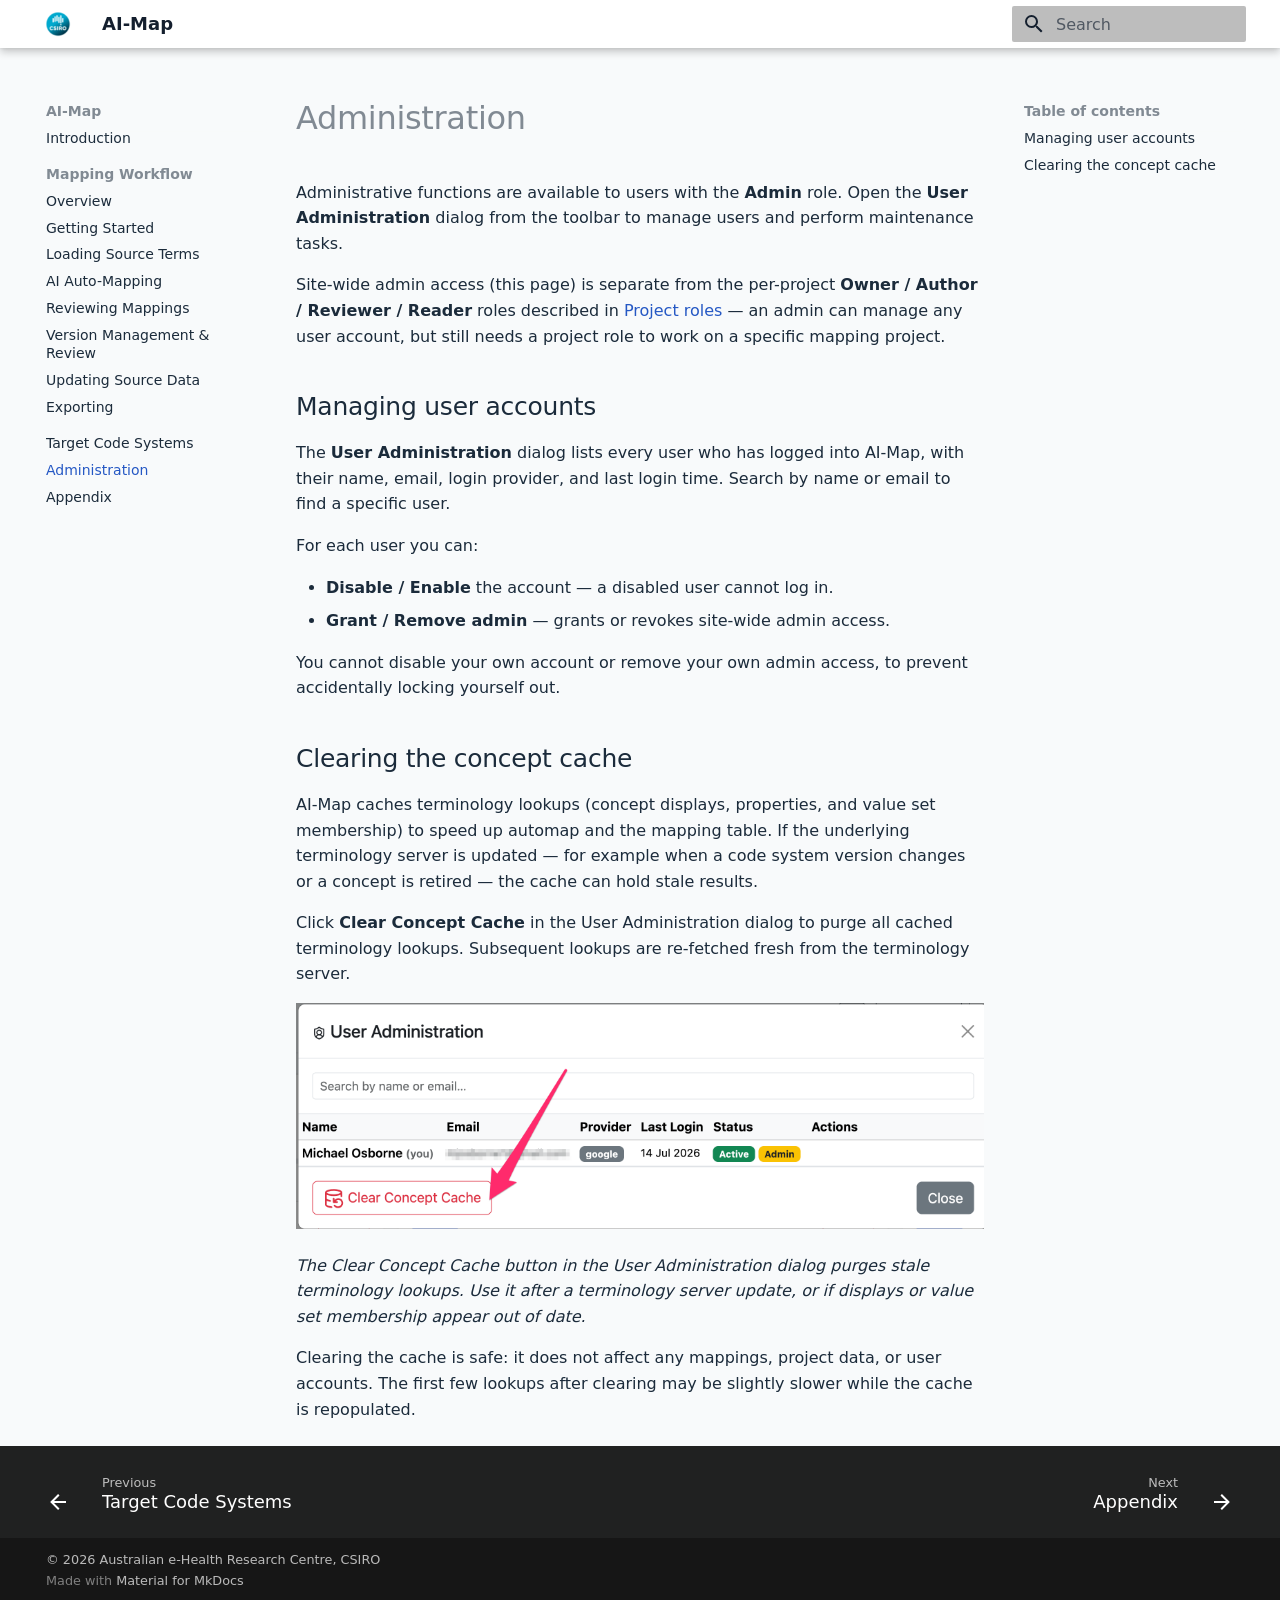
==== commit 90fd08d5: "Deployed 78046d9 with MkDocs version: 1.6.1" ====
--- a/administration/index.html
+++ b/administration/index.html
@@ -617,6 +617,17 @@
     <ul class="md-nav__list" data-md-component="toc" data-md-scrollfix>
       
         <li class="md-nav__item">
+  <a href="#managing-user-accounts" class="md-nav__link">
+    <span class="md-ellipsis">
+      
+        Managing user accounts
+      
+    </span>
+  </a>
+  
+</li>
+      
+        <li class="md-nav__item">
   <a href="#clearing-the-concept-cache" class="md-nav__link">
     <span class="md-ellipsis">
       
@@ -689,6 +700,17 @@
     <ul class="md-nav__list" data-md-component="toc" data-md-scrollfix>
       
         <li class="md-nav__item">
+  <a href="#managing-user-accounts" class="md-nav__link">
+    <span class="md-ellipsis">
+      
+        Managing user accounts
+      
+    </span>
+  </a>
+  
+</li>
+      
+        <li class="md-nav__item">
   <a href="#clearing-the-concept-cache" class="md-nav__link">
     <span class="md-ellipsis">
       
@@ -718,6 +740,15 @@
 
 <h1 id="administration">Administration</h1>
 <p>Administrative functions are available to users with the <strong>Admin</strong> role. Open the <strong>User Administration</strong> dialog from the toolbar to manage users and perform maintenance tasks.</p>
+<p>Site-wide admin access (this page) is separate from the per-project <strong>Owner / Author / Reviewer / Reader</strong> roles described in <a href="../workflow/version-management/#project-roles">Project roles</a> — an admin can manage any user account, but still needs a project role to work on a specific mapping project.</p>
+<h2 id="managing-user-accounts">Managing user accounts</h2>
+<p>The <strong>User Administration</strong> dialog lists every user who has logged into AI-Map, with their name, email, login provider, and last login time. Search by name or email to find a specific user.</p>
+<p>For each user you can:</p>
+<ul>
+<li><strong>Disable / Enable</strong> the account — a disabled user cannot log in.</li>
+<li><strong>Grant / Remove admin</strong> — grants or revokes site-wide admin access.</li>
+</ul>
+<p>You cannot disable your own account or remove your own admin access, to prevent accidentally locking yourself out.</p>
 <h2 id="clearing-the-concept-cache">Clearing the concept cache</h2>
 <p>AI-Map caches terminology lookups (concept displays, properties, and value set membership) to speed up automap and the mapping table. If the underlying terminology server is updated — for example when a code system version changes or a concept is retired — the cache can hold stale results.</p>
 <p>Click <strong>Clear Concept Cache</strong> in the User Administration dialog to purge all cached terminology lookups. Subsequent lookups are re-fetched fresh from the terminology server.</p>
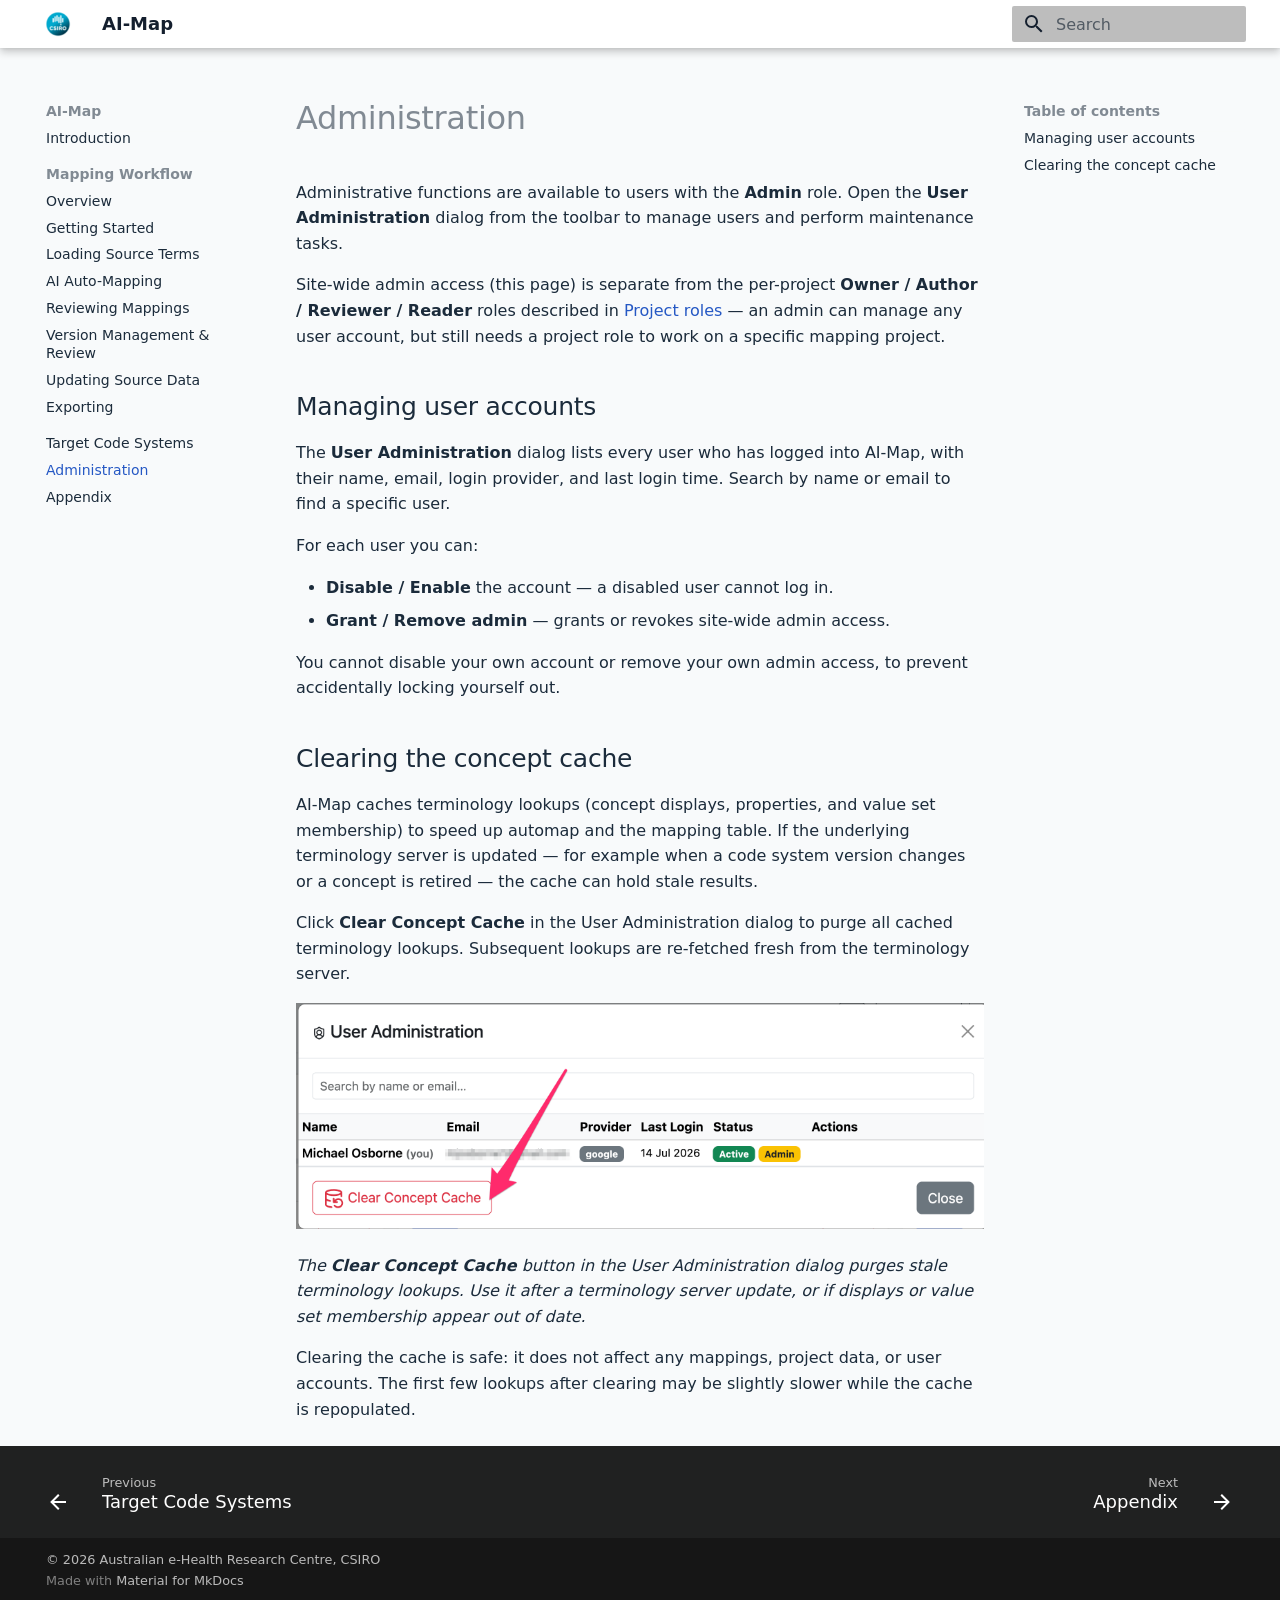
==== commit 6d62c4d8: "Deployed 3081d3b with MkDocs version: 1.6.1" ====
--- a/administration/index.html
+++ b/administration/index.html
@@ -753,7 +753,7 @@
 <p>AI-Map caches terminology lookups (concept displays, properties, and value set membership) to speed up automap and the mapping table. If the underlying terminology server is updated — for example when a code system version changes or a concept is retired — the cache can hold stale results.</p>
 <p>Click <strong>Clear Concept Cache</strong> in the User Administration dialog to purge all cached terminology lookups. Subsequent lookups are re-fetched fresh from the terminology server.</p>
 <p><img alt="Clear Concept Cache button in User Administration" src="../images/workflow/51-AdminClearConceptCache.png" /></p>
-<p><em>The </em><em>Clear Concept Cache</em><em> button in the User Administration dialog purges stale terminology lookups. Use it after a terminology server update, or if displays or value set membership appear out of date.</em></p>
+<p><em>The <strong>Clear Concept Cache</strong> button in the User Administration dialog purges stale terminology lookups. Use it after a terminology server update, or if displays or value set membership appear out of date.</em></p>
 <p>Clearing the cache is safe: it does not affect any mappings, project data, or user accounts. The first few lookups after clearing may be slightly slower while the cache is repopulated.</p>
 
 
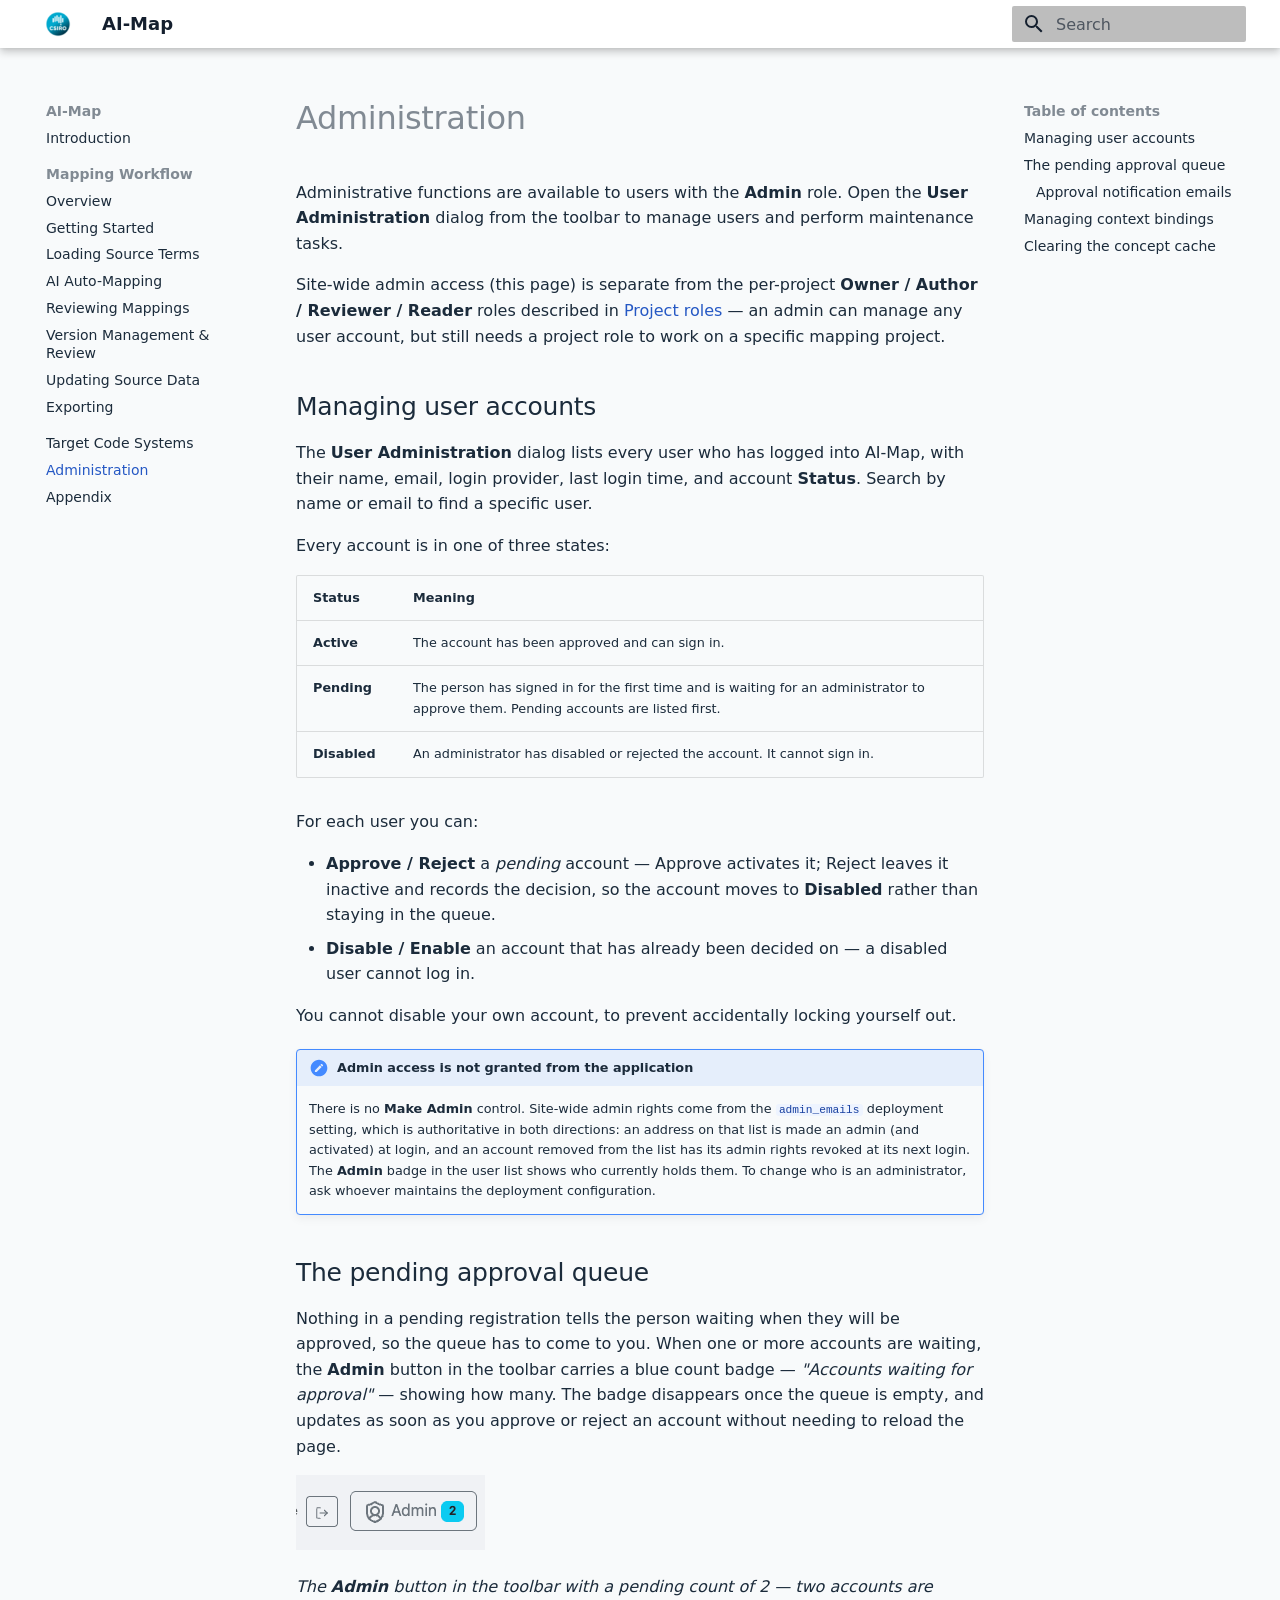
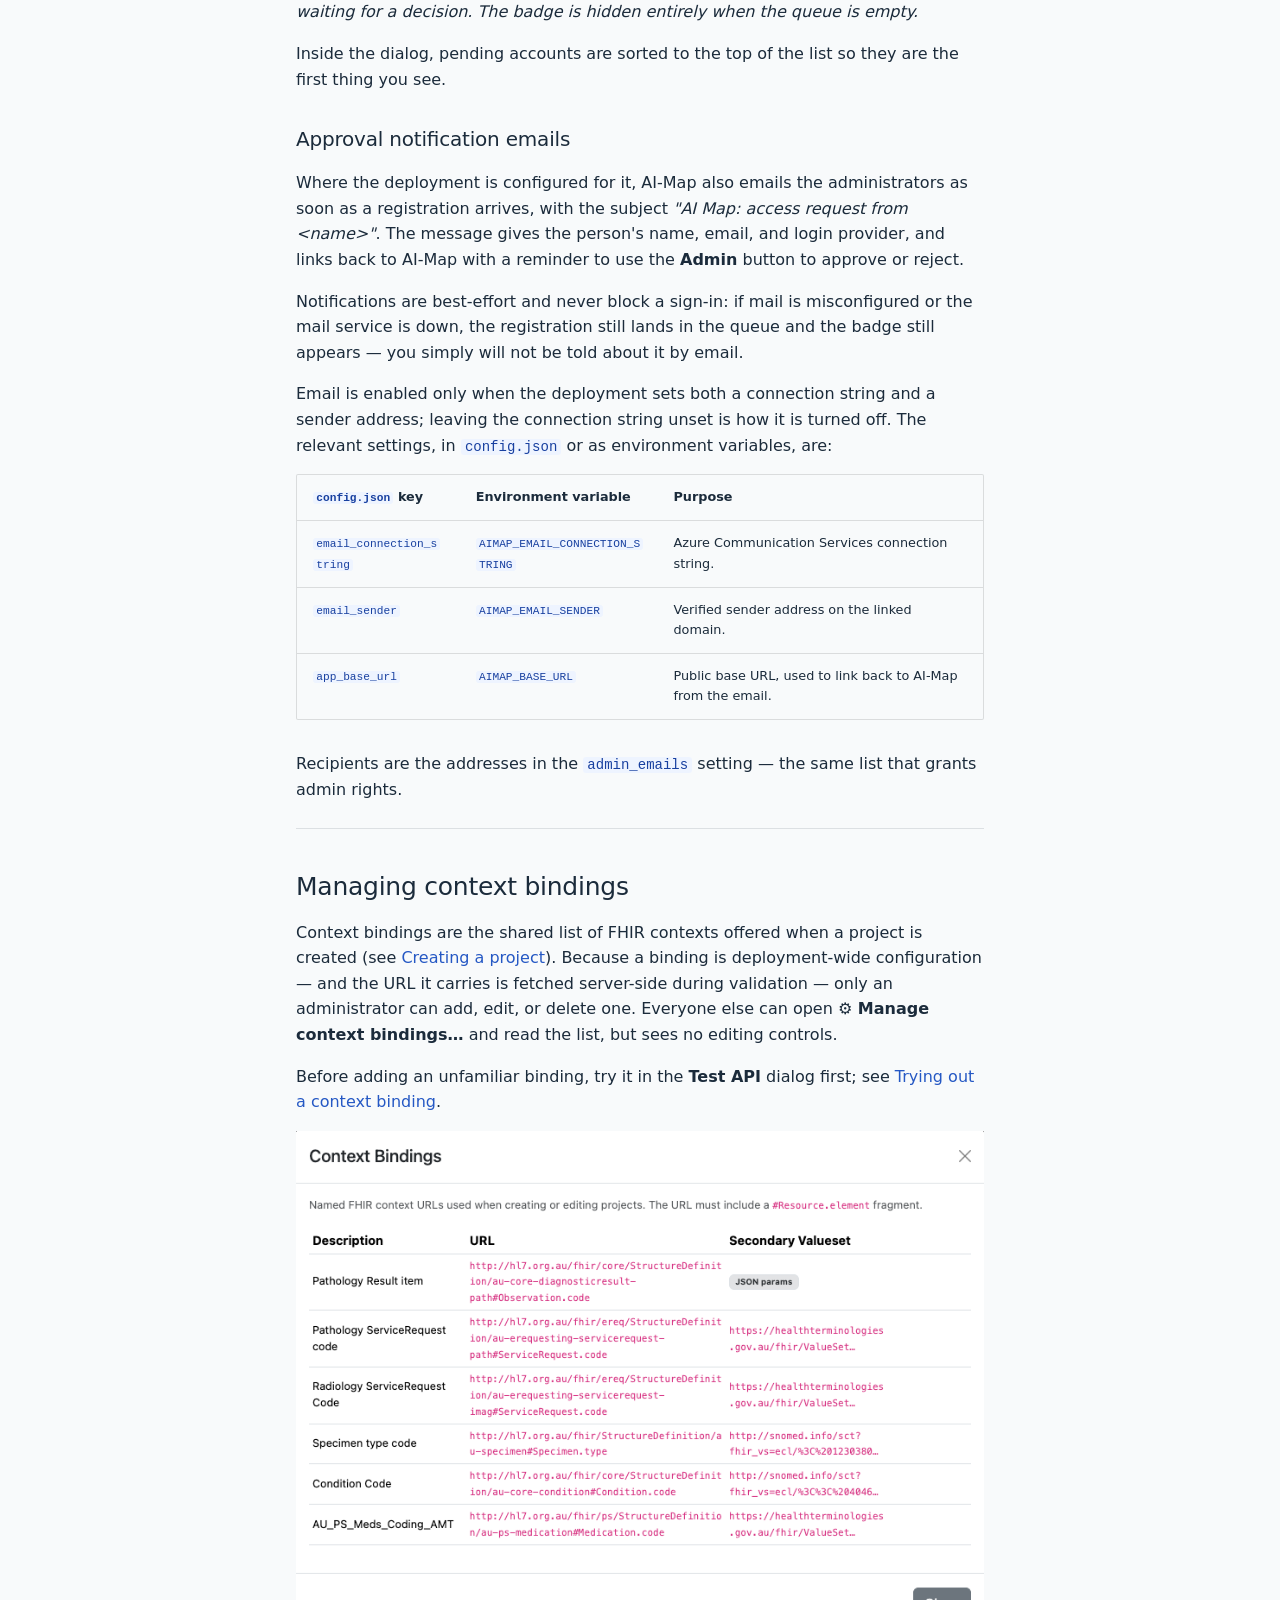
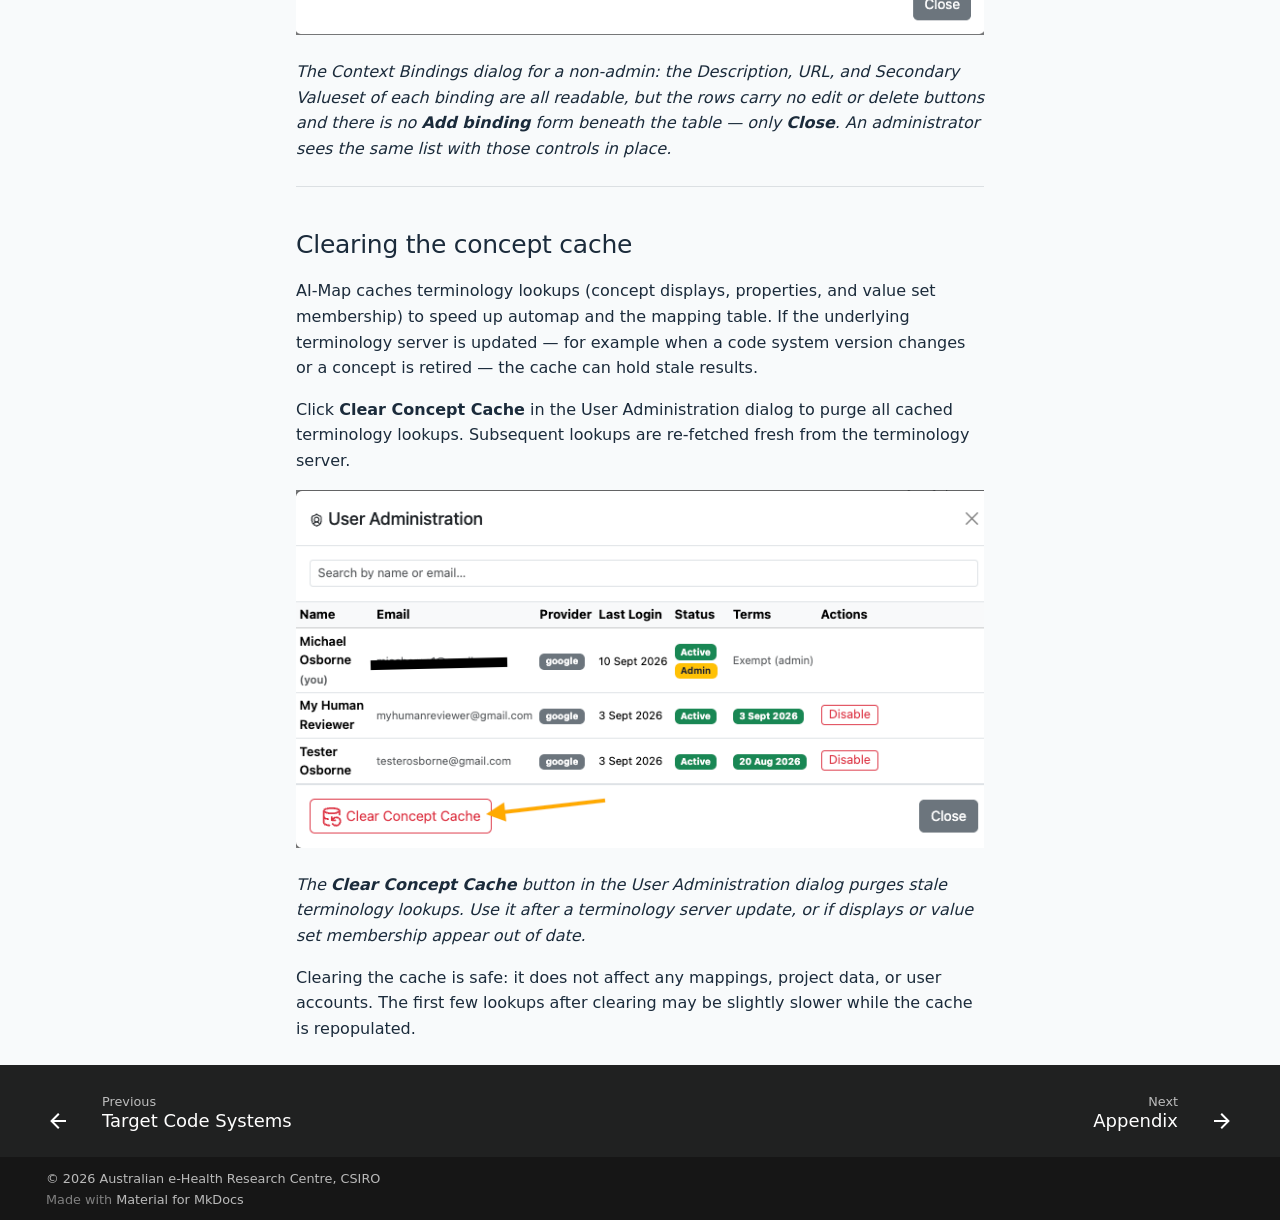
==== commit 05a6c489: "Deployed ffbef95 with MkDocs version: 1.6.1" ====
--- a/administration/index.html
+++ b/administration/index.html
@@ -628,6 +628,45 @@
 </li>
       
         <li class="md-nav__item">
+  <a href="#the-pending-approval-queue" class="md-nav__link">
+    <span class="md-ellipsis">
+      
+        The pending approval queue
+      
+    </span>
+  </a>
+  
+    <nav class="md-nav" aria-label="The pending approval queue">
+      <ul class="md-nav__list">
+        
+          <li class="md-nav__item">
+  <a href="#approval-notification-emails" class="md-nav__link">
+    <span class="md-ellipsis">
+      
+        Approval notification emails
+      
+    </span>
+  </a>
+  
+</li>
+        
+      </ul>
+    </nav>
+  
+</li>
+      
+        <li class="md-nav__item">
+  <a href="#managing-context-bindings" class="md-nav__link">
+    <span class="md-ellipsis">
+      
+        Managing context bindings
+      
+    </span>
+  </a>
+  
+</li>
+      
+        <li class="md-nav__item">
   <a href="#clearing-the-concept-cache" class="md-nav__link">
     <span class="md-ellipsis">
       
@@ -711,6 +750,45 @@
 </li>
       
         <li class="md-nav__item">
+  <a href="#the-pending-approval-queue" class="md-nav__link">
+    <span class="md-ellipsis">
+      
+        The pending approval queue
+      
+    </span>
+  </a>
+  
+    <nav class="md-nav" aria-label="The pending approval queue">
+      <ul class="md-nav__list">
+        
+          <li class="md-nav__item">
+  <a href="#approval-notification-emails" class="md-nav__link">
+    <span class="md-ellipsis">
+      
+        Approval notification emails
+      
+    </span>
+  </a>
+  
+</li>
+        
+      </ul>
+    </nav>
+  
+</li>
+      
+        <li class="md-nav__item">
+  <a href="#managing-context-bindings" class="md-nav__link">
+    <span class="md-ellipsis">
+      
+        Managing context bindings
+      
+    </span>
+  </a>
+  
+</li>
+      
+        <li class="md-nav__item">
   <a href="#clearing-the-concept-cache" class="md-nav__link">
     <span class="md-ellipsis">
       
@@ -742,13 +820,115 @@
 <p>Administrative functions are available to users with the <strong>Admin</strong> role. Open the <strong>User Administration</strong> dialog from the toolbar to manage users and perform maintenance tasks.</p>
 <p>Site-wide admin access (this page) is separate from the per-project <strong>Owner / Author / Reviewer / Reader</strong> roles described in <a href="../workflow/version-management/#project-roles">Project roles</a> — an admin can manage any user account, but still needs a project role to work on a specific mapping project.</p>
 <h2 id="managing-user-accounts">Managing user accounts</h2>
-<p>The <strong>User Administration</strong> dialog lists every user who has logged into AI-Map, with their name, email, login provider, and last login time. Search by name or email to find a specific user.</p>
+<p>The <strong>User Administration</strong> dialog lists every user who has logged into AI-Map, with their name, email, login provider, last login time, and account <strong>Status</strong>. Search by name or email to find a specific user.</p>
+<p>Every account is in one of three states:</p>
+<table>
+<thead>
+<tr>
+<th>Status</th>
+<th>Meaning</th>
+</tr>
+</thead>
+<tbody>
+<tr>
+<td><strong>Active</strong></td>
+<td>The account has been approved and can sign in.</td>
+</tr>
+<tr>
+<td><strong>Pending</strong></td>
+<td>The person has signed in for the first time and is waiting for an administrator to approve them. Pending accounts are listed first.</td>
+</tr>
+<tr>
+<td><strong>Disabled</strong></td>
+<td>An administrator has disabled or rejected the account. It cannot sign in.</td>
+</tr>
+</tbody>
+</table>
 <p>For each user you can:</p>
 <ul>
-<li><strong>Disable / Enable</strong> the account — a disabled user cannot log in.</li>
-<li><strong>Grant / Remove admin</strong> — grants or revokes site-wide admin access.</li>
+<li><strong>Approve / Reject</strong> a <em>pending</em> account — Approve activates it; Reject leaves it inactive and records the decision, so the account moves to <strong>Disabled</strong> rather than staying in the queue.</li>
+<li><strong>Disable / Enable</strong> an account that has already been decided on — a disabled user cannot log in.</li>
 </ul>
-<p>You cannot disable your own account or remove your own admin access, to prevent accidentally locking yourself out.</p>
+<p>You cannot disable your own account, to prevent accidentally locking yourself out.</p>
+<!-- TODO screenshot 60-AdminPendingApproveReject.png — the User Administration dialog with a
+     Pending row showing its blue badge and the green Approve / red Reject buttons, alongside
+     an Active row for contrast. Needs a real pending registration to stage.
+     TODO screenshot (optional) 61-RejectConfirm.png — the Reject confirmation dialog. -->
+
+<div class="admonition note">
+<p class="admonition-title">Admin access is not granted from the application</p>
+<p>There is no <strong>Make Admin</strong> control. Site-wide admin rights come from the <code>admin_emails</code>
+deployment setting, which is authoritative in both directions: an address on that list is
+made an admin (and activated) at login, and an account removed from the list has its admin
+rights revoked at its next login. The <strong>Admin</strong> badge in the user list shows who currently
+holds them. To change who is an administrator, ask whoever maintains the deployment
+configuration.</p>
+</div>
+<h2 id="the-pending-approval-queue">The pending approval queue</h2>
+<p>Nothing in a pending registration tells the person waiting when they will be approved, so the
+queue has to come to you. When one or more accounts are waiting, the <strong>Admin</strong> button in the
+toolbar carries a blue count badge — <em>"Accounts waiting for approval"</em> — showing how many.
+The badge disappears once the queue is empty, and updates as soon as you approve or reject
+an account without needing to reload the page.</p>
+<p><img alt="Admin button with pending count badge" src="../images/workflow/59-AdminPendingBadge.png" /></p>
+<p><em>The <strong>Admin</strong> button in the toolbar with a pending count of 2 — two accounts are waiting for
+a decision. The badge is hidden entirely when the queue is empty.</em></p>
+<p>Inside the dialog, pending accounts are sorted to the top of the list so they are the first
+thing you see.</p>
+<h3 id="approval-notification-emails">Approval notification emails</h3>
+<p>Where the deployment is configured for it, AI-Map also emails the administrators as soon as a
+registration arrives, with the subject <em>"AI Map: access request from &lt;name&gt;"</em>. The message
+gives the person's name, email, and login provider, and links back to AI-Map with a reminder
+to use the <strong>Admin</strong> button to approve or reject.</p>
+<p>Notifications are best-effort and never block a sign-in: if mail is misconfigured or the mail
+service is down, the registration still lands in the queue and the badge still appears — you
+simply will not be told about it by email.</p>
+<p>Email is enabled only when the deployment sets both a connection string and a sender address;
+leaving the connection string unset is how it is turned off. The relevant settings, in
+<code>config.json</code> or as environment variables, are:</p>
+<table>
+<thead>
+<tr>
+<th><code>config.json</code> key</th>
+<th>Environment variable</th>
+<th>Purpose</th>
+</tr>
+</thead>
+<tbody>
+<tr>
+<td><code>email_connection_string</code></td>
+<td><code>AIMAP_EMAIL_CONNECTION_STRING</code></td>
+<td>Azure Communication Services connection string.</td>
+</tr>
+<tr>
+<td><code>email_sender</code></td>
+<td><code>AIMAP_EMAIL_SENDER</code></td>
+<td>Verified sender address on the linked domain.</td>
+</tr>
+<tr>
+<td><code>app_base_url</code></td>
+<td><code>AIMAP_BASE_URL</code></td>
+<td>Public base URL, used to link back to AI-Map from the email.</td>
+</tr>
+</tbody>
+</table>
+<p>Recipients are the addresses in the <code>admin_emails</code> setting — the same list that grants admin
+rights.</p>
+<hr />
+<h2 id="managing-context-bindings">Managing context bindings</h2>
+<p>Context bindings are the shared list of FHIR contexts offered when a project is created (see
+<a href="../workflow/getting-started/#creating-a-project">Creating a project</a>). Because a binding is
+deployment-wide configuration — and the URL it carries is fetched server-side during
+validation — only an administrator can add, edit, or delete one. Everyone else can open
+<strong>⚙ Manage context bindings…</strong> and read the list, but sees no editing controls.</p>
+<p>Before adding an unfamiliar binding, try it in the <strong>Test API</strong> dialog first; see
+<a href="../appendix/#trying-out-a-context-binding">Trying out a context binding</a>.</p>
+<p><img alt="Context Bindings dialog as a non-admin sees it" src="../images/workflow/65-ContextBindingsReadOnly.png" /></p>
+<p><em>The Context Bindings dialog for a non-admin: the Description, URL, and Secondary Valueset of
+each binding are all readable, but the rows carry no edit or delete buttons and there is no
+<strong>Add binding</strong> form beneath the table — only <strong>Close</strong>. An administrator sees the same list
+with those controls in place.</em></p>
+<hr />
 <h2 id="clearing-the-concept-cache">Clearing the concept cache</h2>
 <p>AI-Map caches terminology lookups (concept displays, properties, and value set membership) to speed up automap and the mapping table. If the underlying terminology server is updated — for example when a code system version changes or a concept is retired — the cache can hold stale results.</p>
 <p>Click <strong>Clear Concept Cache</strong> in the User Administration dialog to purge all cached terminology lookups. Subsequent lookups are re-fetched fresh from the terminology server.</p>
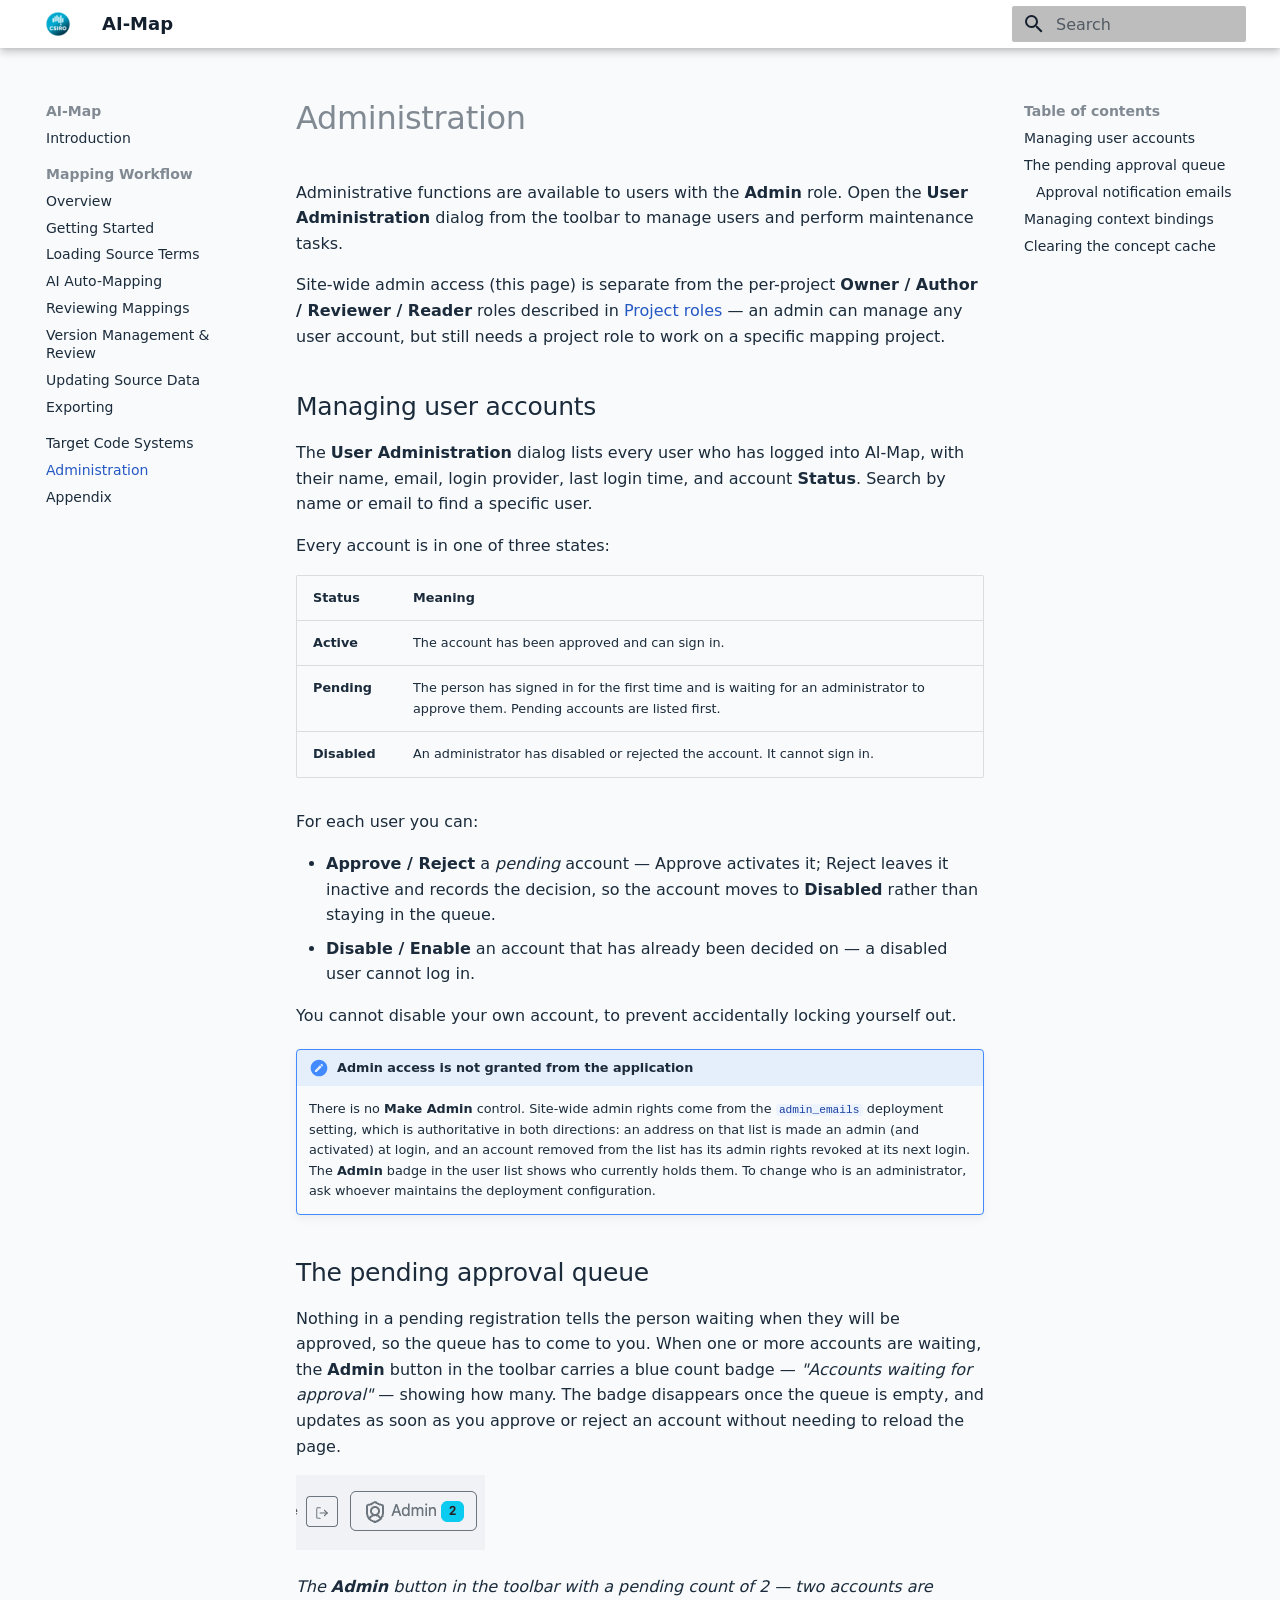
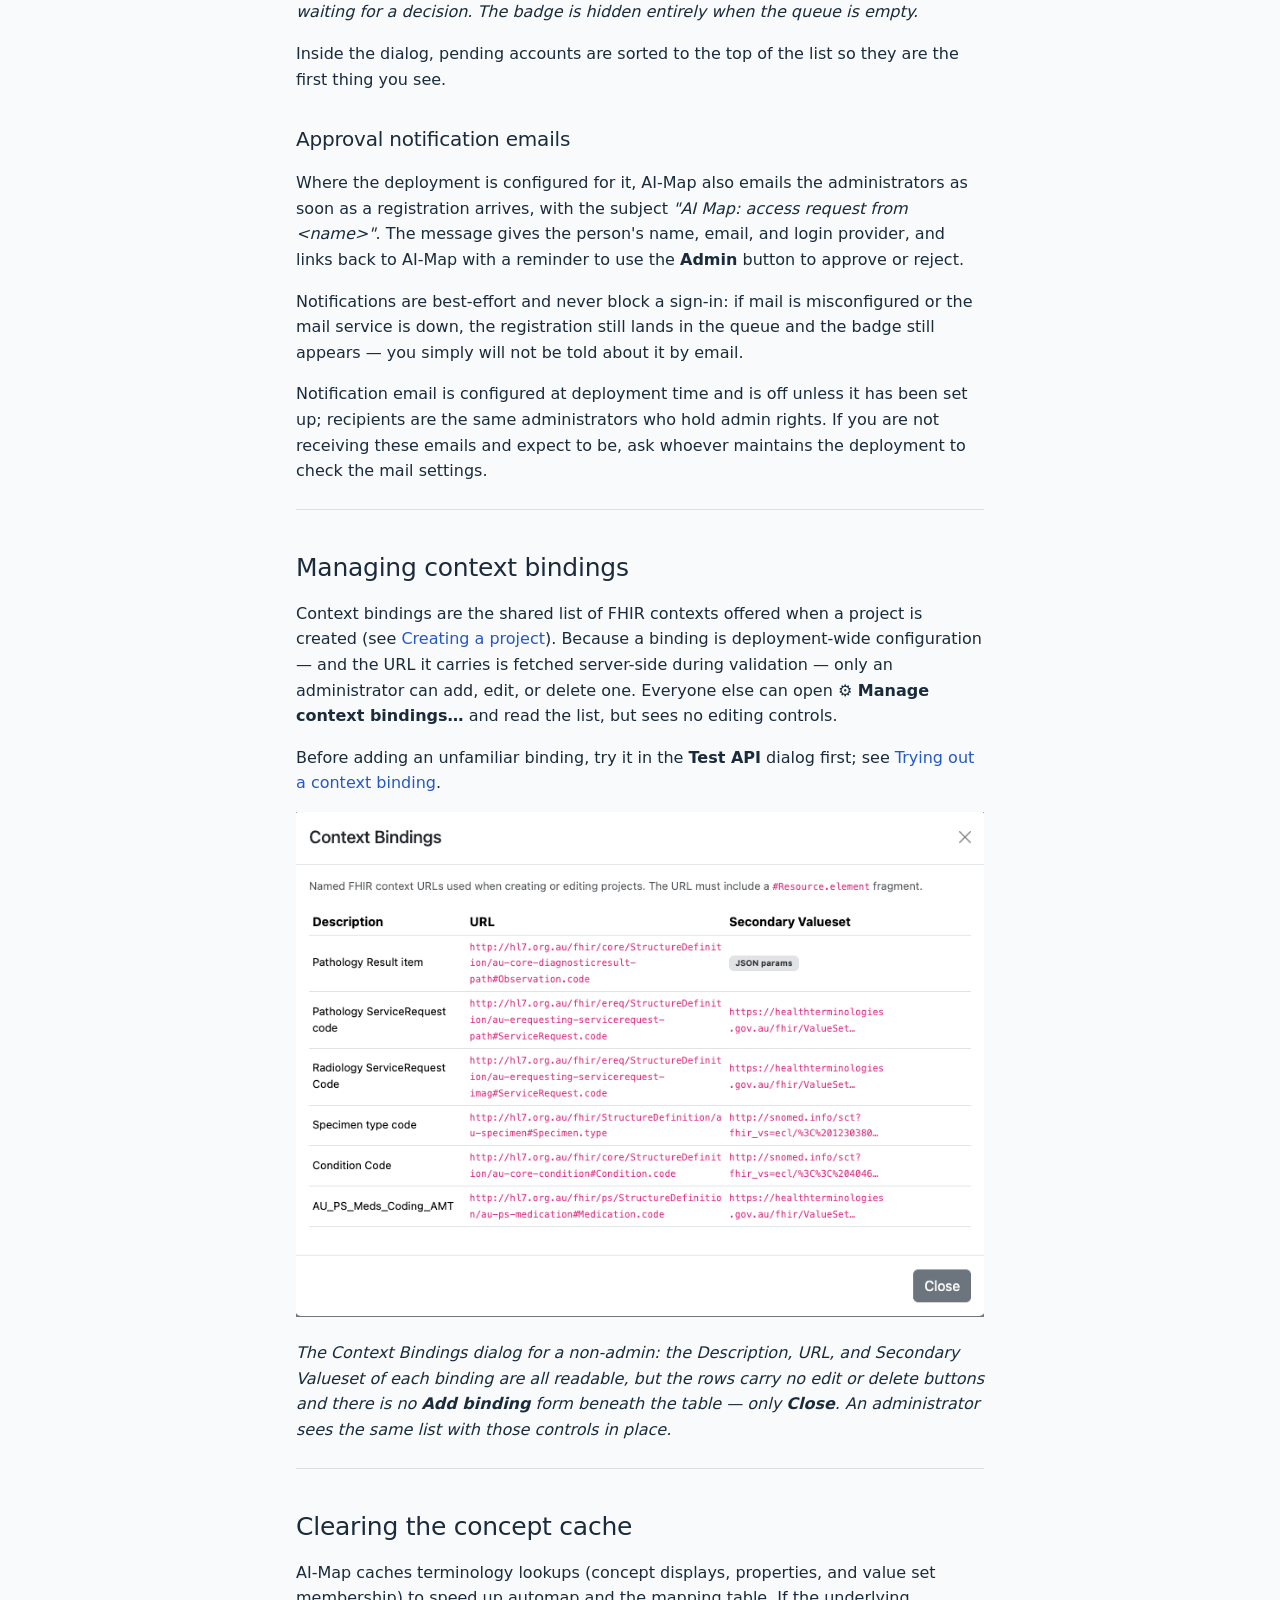
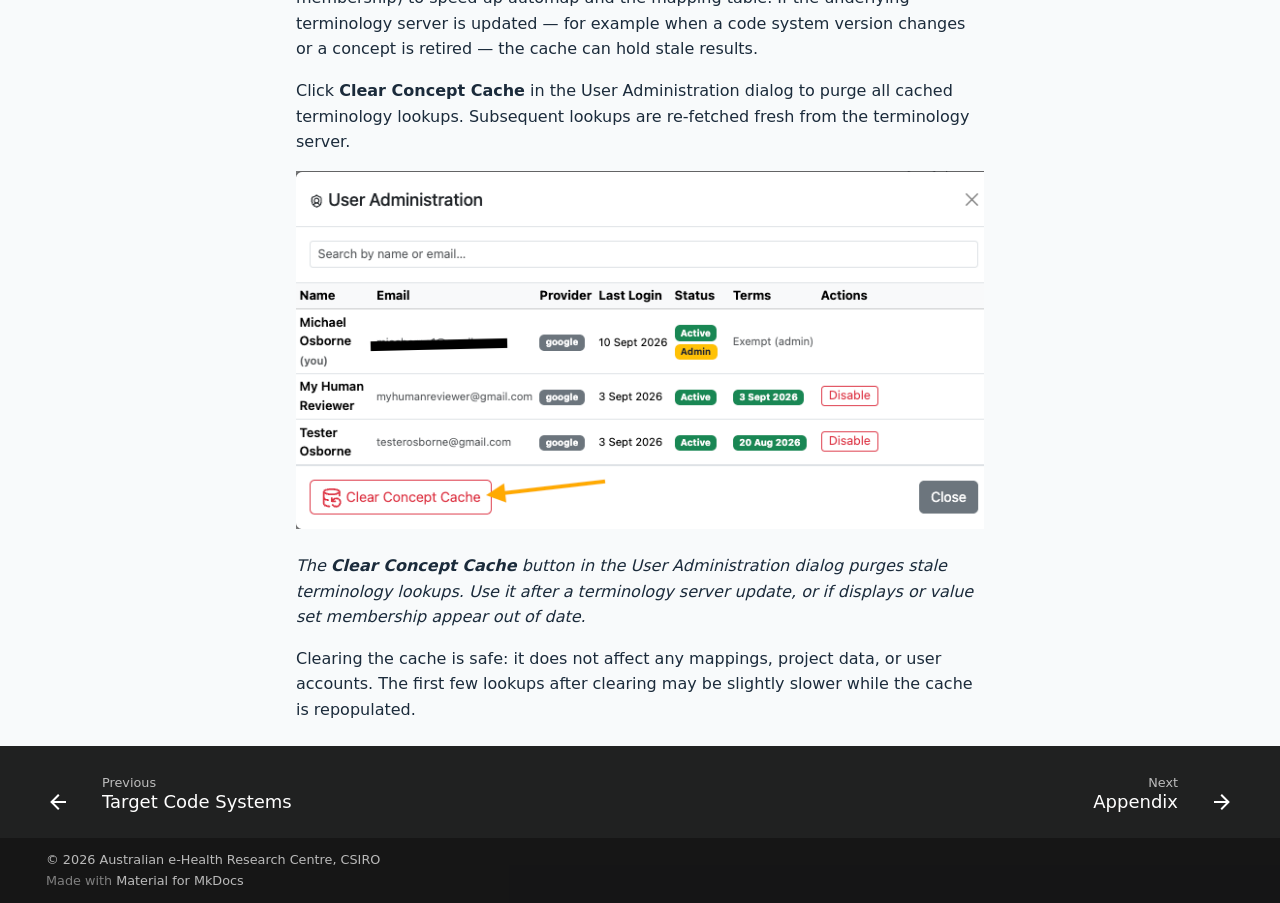
==== commit 353b3ca4: "Deployed 473c4c0 with MkDocs version: 1.6.1" ====
--- a/administration/index.html
+++ b/administration/index.html
@@ -883,37 +883,9 @@
 <p>Notifications are best-effort and never block a sign-in: if mail is misconfigured or the mail
 service is down, the registration still lands in the queue and the badge still appears — you
 simply will not be told about it by email.</p>
-<p>Email is enabled only when the deployment sets both a connection string and a sender address;
-leaving the connection string unset is how it is turned off. The relevant settings, in
-<code>config.json</code> or as environment variables, are:</p>
-<table>
-<thead>
-<tr>
-<th><code>config.json</code> key</th>
-<th>Environment variable</th>
-<th>Purpose</th>
-</tr>
-</thead>
-<tbody>
-<tr>
-<td><code>email_connection_string</code></td>
-<td><code>AIMAP_EMAIL_CONNECTION_STRING</code></td>
-<td>Azure Communication Services connection string.</td>
-</tr>
-<tr>
-<td><code>email_sender</code></td>
-<td><code>AIMAP_EMAIL_SENDER</code></td>
-<td>Verified sender address on the linked domain.</td>
-</tr>
-<tr>
-<td><code>app_base_url</code></td>
-<td><code>AIMAP_BASE_URL</code></td>
-<td>Public base URL, used to link back to AI-Map from the email.</td>
-</tr>
-</tbody>
-</table>
-<p>Recipients are the addresses in the <code>admin_emails</code> setting — the same list that grants admin
-rights.</p>
+<p>Notification email is configured at deployment time and is off unless it has been set up;
+recipients are the same administrators who hold admin rights. If you are not receiving these
+emails and expect to be, ask whoever maintains the deployment to check the mail settings.</p>
 <hr />
 <h2 id="managing-context-bindings">Managing context bindings</h2>
 <p>Context bindings are the shared list of FHIR contexts offered when a project is created (see
